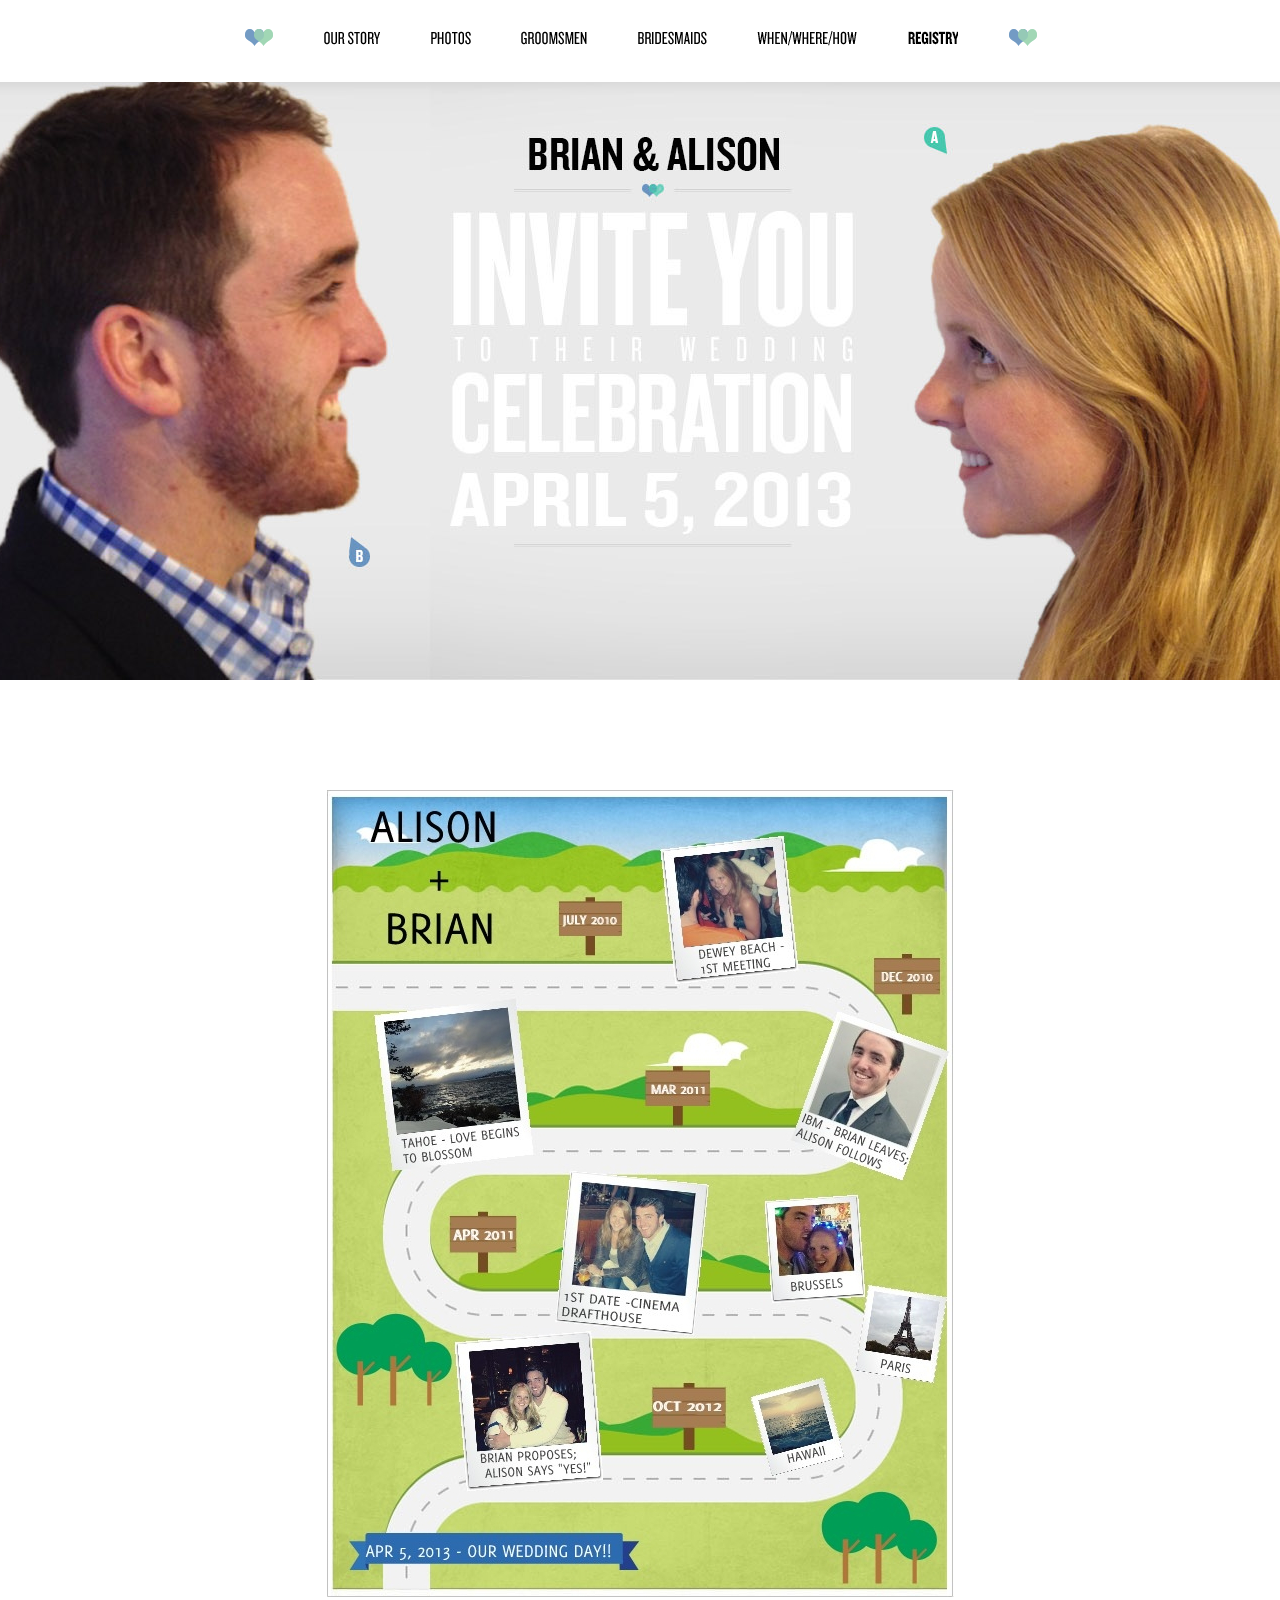
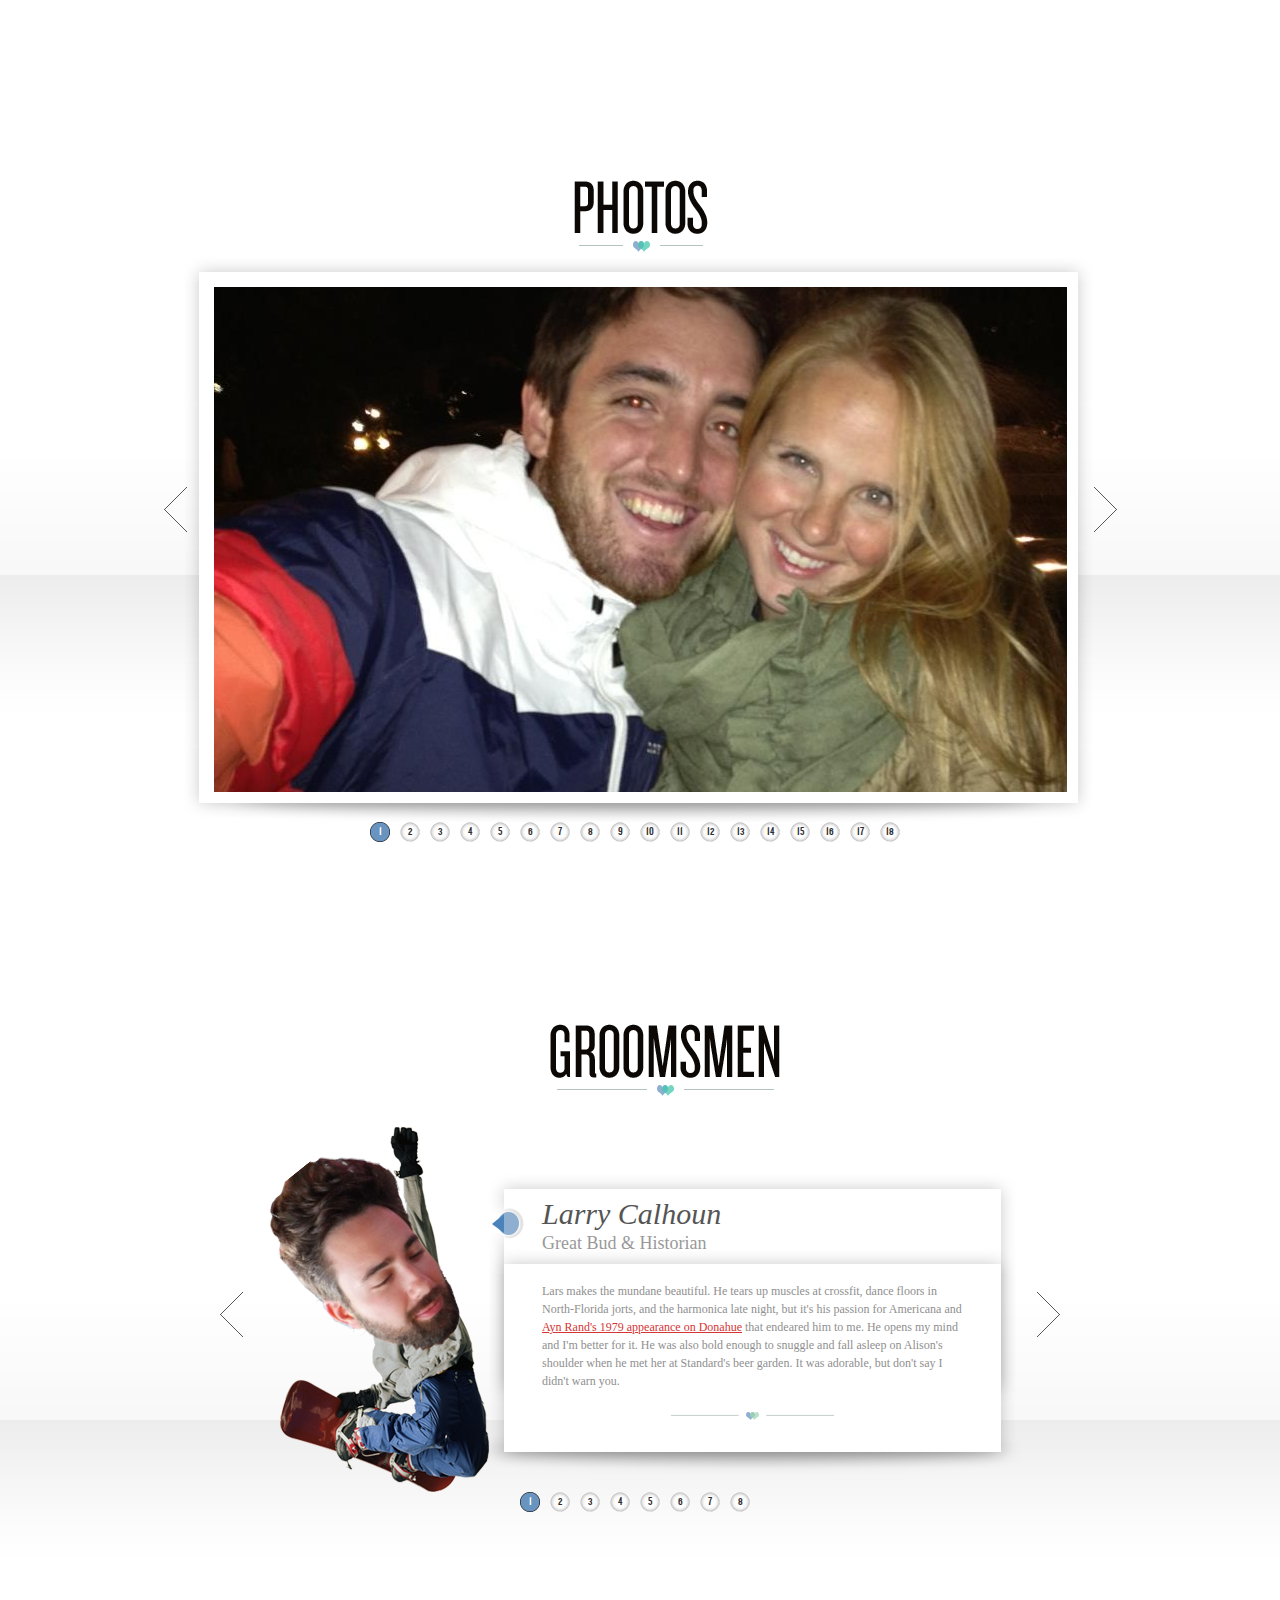
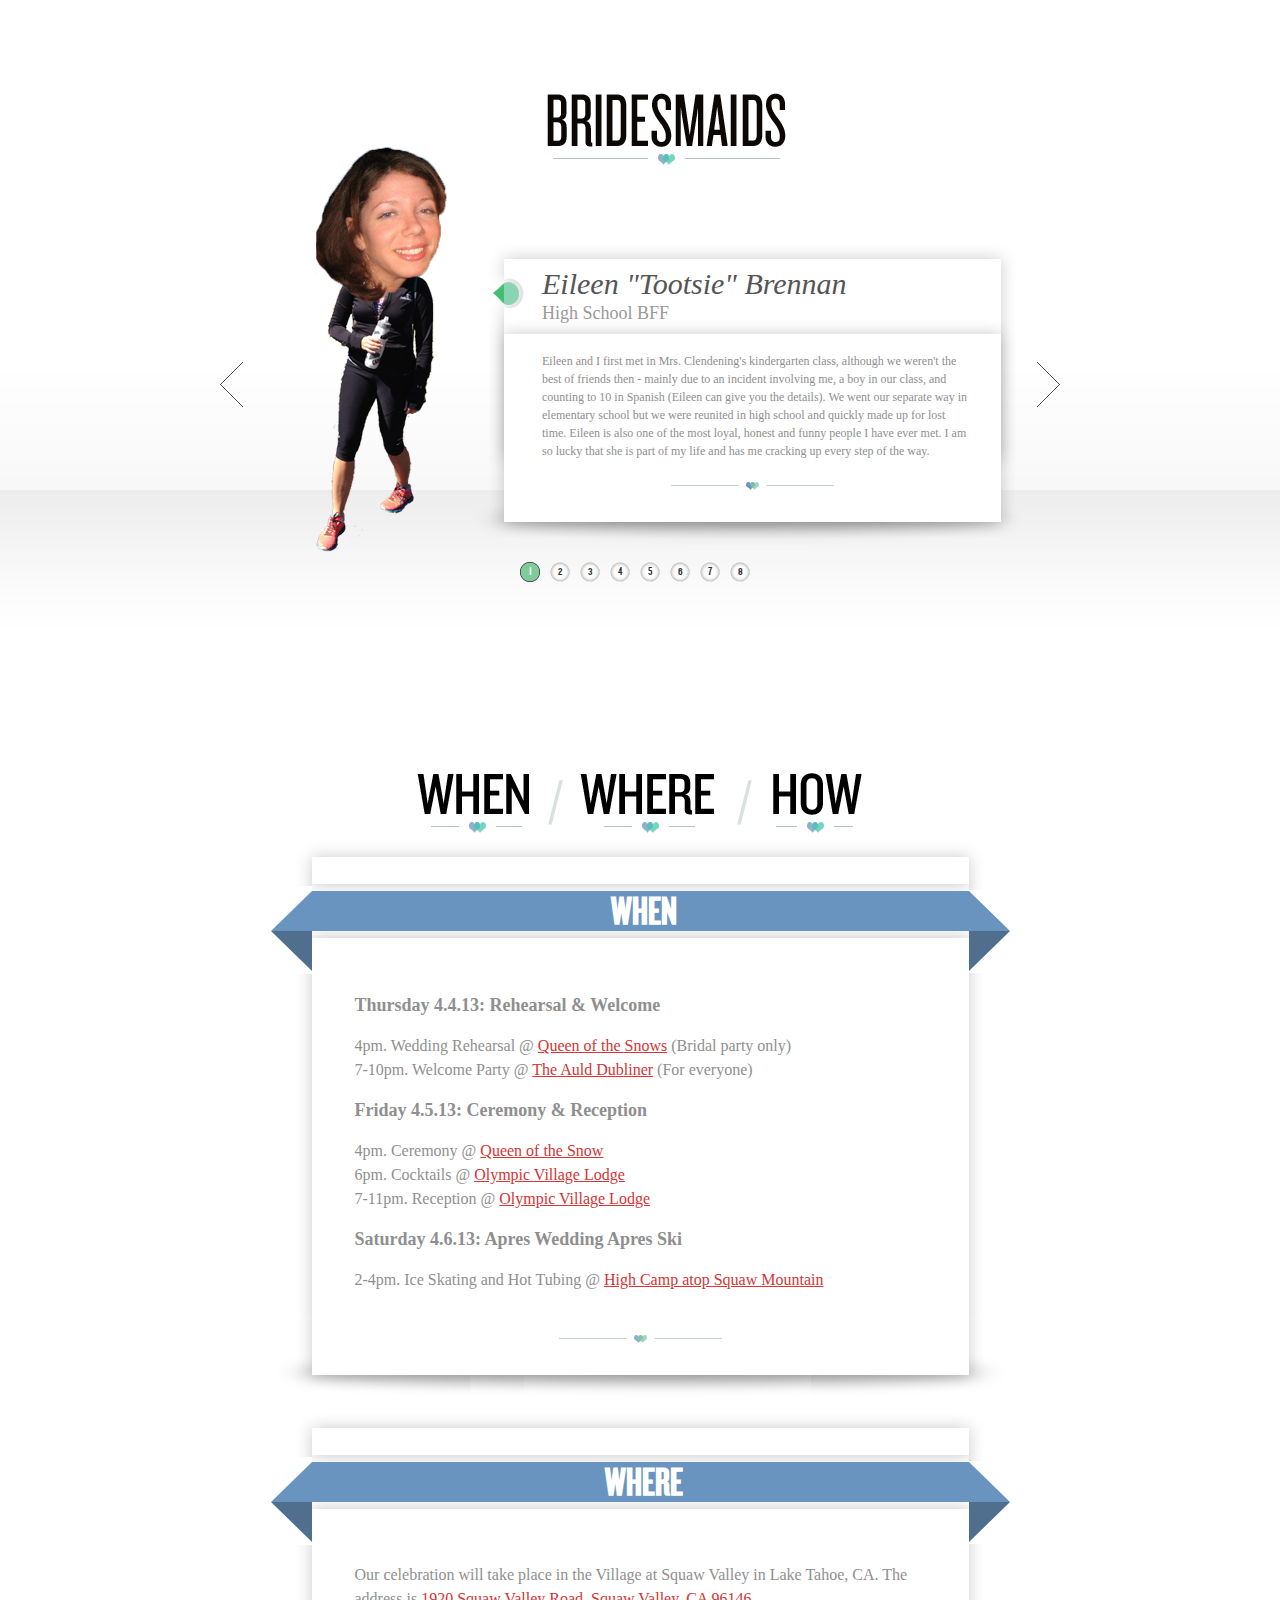
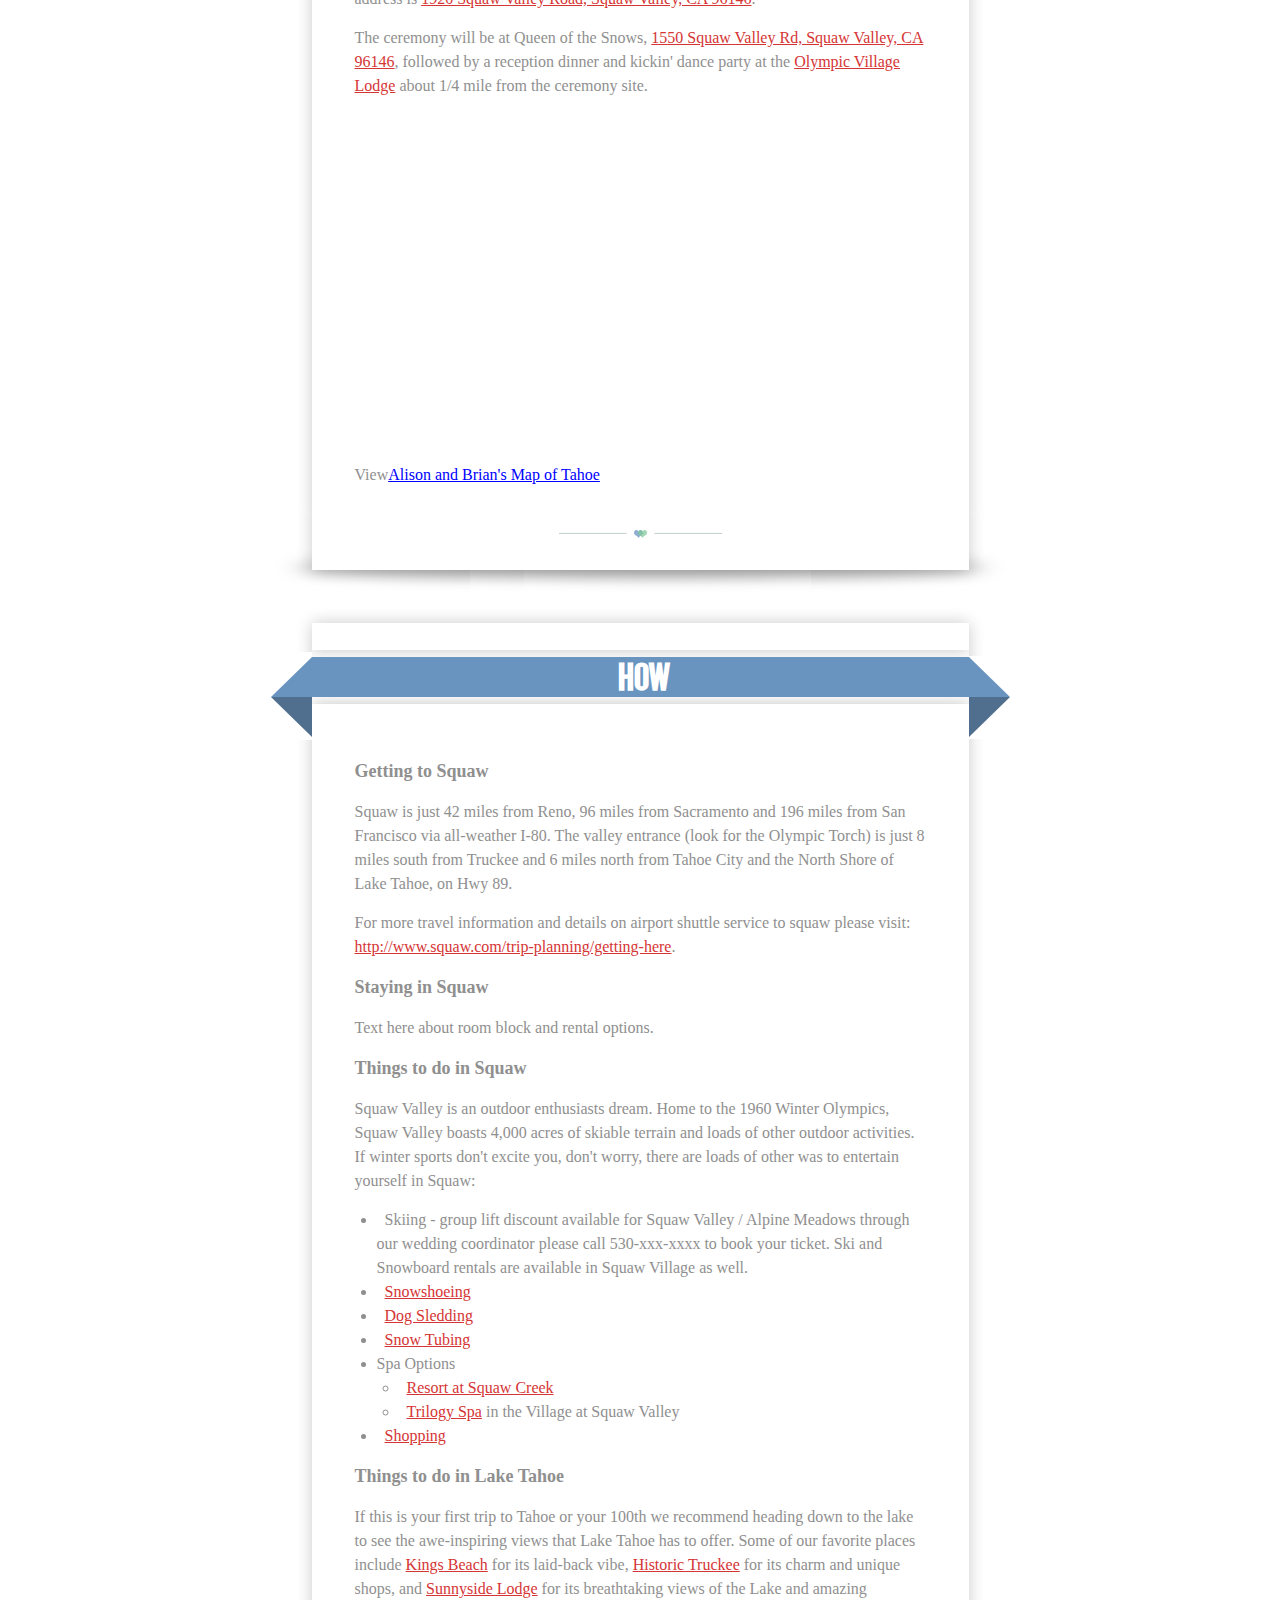
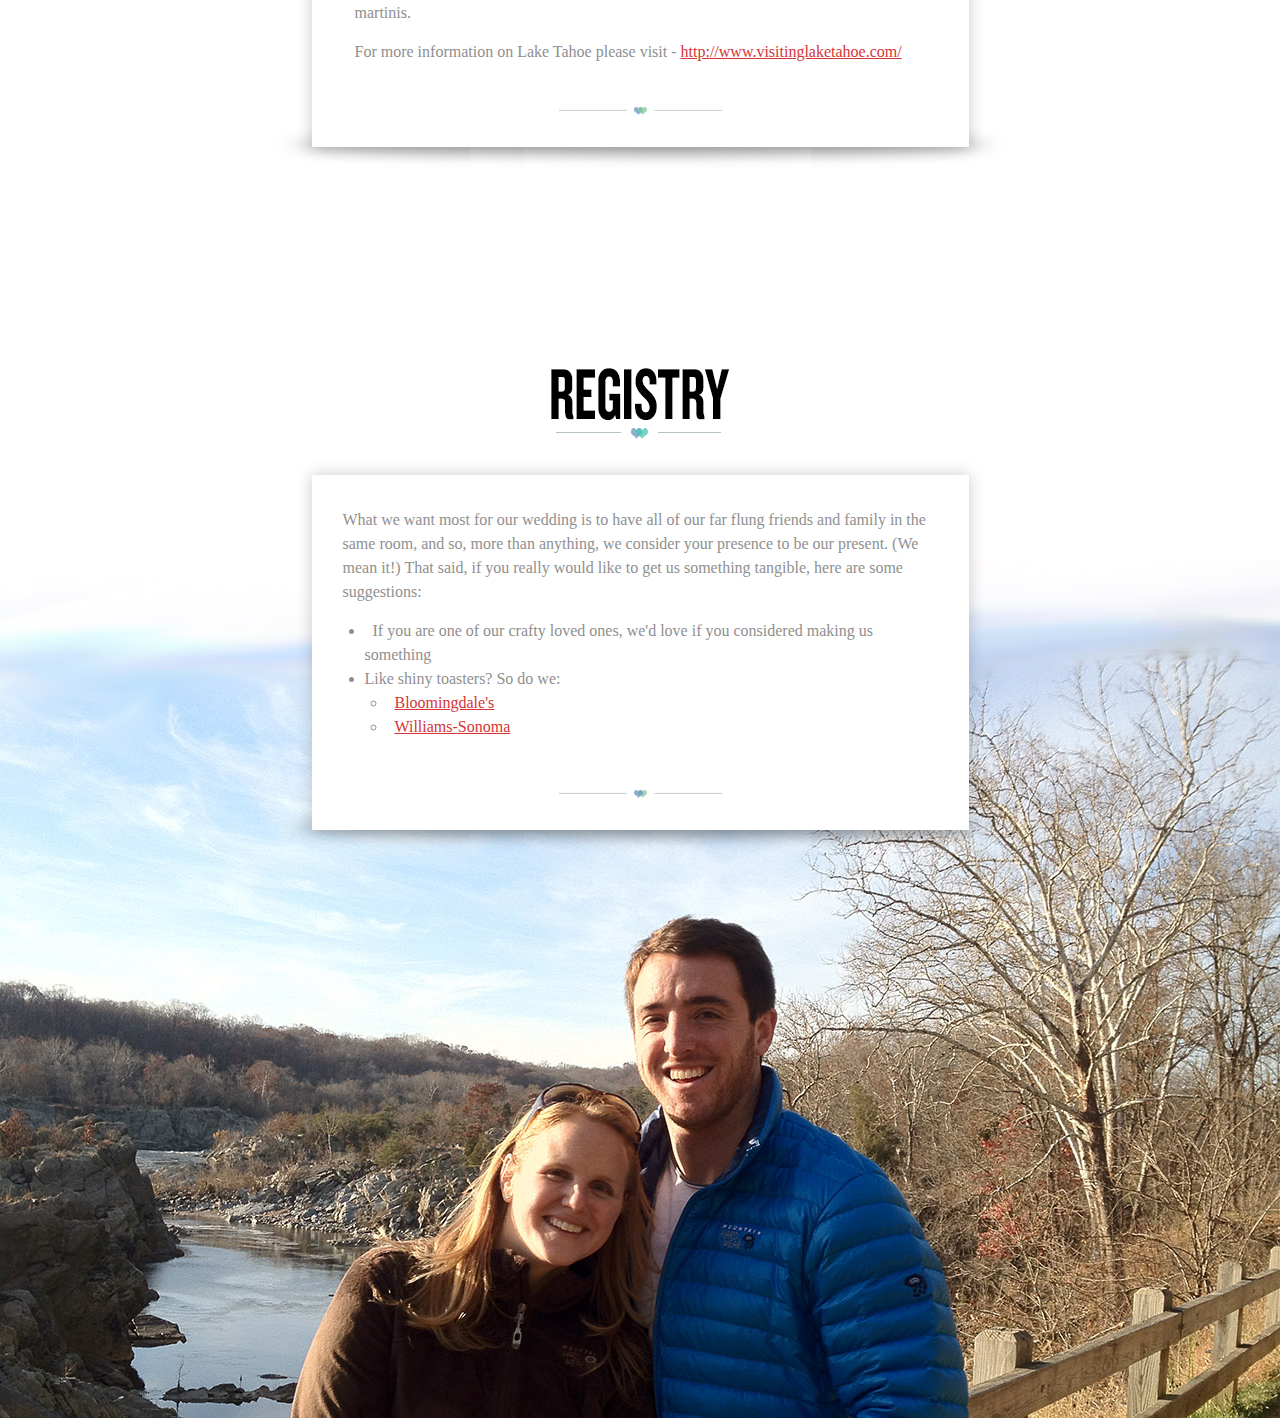
==== index.html @ 9d83b187 "Edited Ryan's paragraph" ====
<!DOCTYPE html PUBLIC "-//W3C//DTD XHTML 1.0 Transitional//EN" "http://www.w3.org/TR/xhtml1/DTD/xhtml1-transitional.dtd">
<html xmlns="http://www.w3.org/1999/xhtml" xml:lang="en-gb" lang="en-gb"><head><meta http-equiv="Content-Type" content="text/html; charset=ISO-8859-1">
  <meta http-equiv="x-ua-compatible" content="IE=8">
	<title>Alison and Brian are getting married!</title>

	<!-- Stylesheets-->
  <link type="text/css" rel="stylesheet" media="all" href="./css/reset.css">
  <link type="text/css" rel="stylesheet" media="all" href="./css/default.css">

  <!-- Pre-load header image-->
  <script language = "JavaScript">
    function preloader()
    {
      heavyImage = new Image();
      heavyImage.src = "img/banner-2.jpg";
    }
  </script>

</head>
<body onLoad="javascript:preloader()">
<div id="globa-wrap">
  <div id="header">
    <div class="wrap">
      <div id="rsvp">
        <div class="inside">
          <h2><img src="img/hdr-rsvp.png" alt="rsvp" /></h2>
          <form id="rsvp-form" action="rsvp-process.php" method="post">
            <div class="another-wrap">

              <div class="input-wrap">
                <label for="name">Your Name:</label>
                <input type="text" class="text" name="name" id="name" />
              </div>
          
              <div class="input-wrap">
                <label for="guest-names">Name of Guest(s): <span class="fineprint">optional</span></label>
                <input type="text" class="text" name="guest-names" id="guest-names" />
              </div>
          
              <div class="input-wrap">
                <label for="number-attending"># Attending:</label>
                <input type="text" class="text" name="number-attending" id="number-attending" />
              </div>
              <input type="submit" class="submit" name="submit" value="Submit" />
            </div>
            <p><span style="color:#000000;">For any question please Emal: </span> <a href="mailto:"></a>
          </form>
          <a href="#rsvp" class="rsvp-link">Close</a>
        </div>
      </div><!--END OF id="rsvp"-->
      <div id="menu">
        <ul class="nav">
          <li id="nav-logo" class="first"><a href="#section-1">Logo</a></li>
          <li id="nav-our-story"><a href="#section-2">Our Story</a></li>
          <li id="nav-photos"><a href="#section-3">Photos</a></li>
          <li id="nav-groomsmen"><a href="#section-4">Groomsmen</a></li>
          <li id="nav-bridesmaid"><a href="#section-5">Bridesmaid</a></li>
          <li id="nav-info"><a href="#section-6">When/Where/How</a></li>
          <li id="nav-registry"><a href="#section-7">Registry</a></li>
          <li id="nav-logo" class="last"><a href="#section-1">Logo</a></li>
        </ul>
      </div>
    </div>
  </div><!--END OF id="header"-->

  <div id="section-1" class="section">
    <div class="wrap"></div>
  </div>

  <div id="section-2" class="section">
    <div class="wrap">
      <img src="./img/section-2.jpg" alt="section 2" height="807" width="627">
    </div>
  </div>
  
  <!--PHOTOS-->
  <div id="section-3" class="section">
    <div class="wrap">
      <h2><img src="./img/hdr-photos.png" alt="Photos"></h2>
      <div class="slideshow jcarousel-container jcarousel-container-horizontal" style="position: relative; display: block; ">
        <div class="jcarousel-clip jcarousel-clip-horizontal" style="overflow: hidden; position: relative; "><ul class="jcarousel-list jcarousel-list-horizontal" style="overflow: hidden; position: relative; top: 0px; margin: 0px; padding: 0px; left: 0px; width: 20000px; ">
          <li class="jcarousel-item jcarousel-item-horizontal jcarousel-item-1 jcarousel-item-1-horizontal" style="float: left; list-style: none; " jcarouselindex="1"><img src="./img/1.jpg" alt="slideshow 1"></li>
          <li class="jcarousel-item jcarousel-item-horizontal jcarousel-item-2 jcarousel-item-2-horizontal" style="float: left; list-style: none; " jcarouselindex="2"><img src="./img/2.jpg" alt="slideshow 2"></li>
          <li class="jcarousel-item jcarousel-item-horizontal jcarousel-item-3 jcarousel-item-3-horizontal" style="float: left; list-style: none; " jcarouselindex="3"><img src="./img/3.jpg" alt="slideshow 3"></li>
          <li class="jcarousel-item jcarousel-item-horizontal jcarousel-item-4 jcarousel-item-4-horizontal" style="float: left; list-style: none; " jcarouselindex="4"><img src="./img/4.jpg" alt="slideshow 4"></li>
          <li class="jcarousel-item jcarousel-item-horizontal jcarousel-item-5 jcarousel-item-5-horizontal" style="float: left; list-style: none; " jcarouselindex="5"><img src="./img/5.jpg" alt="slideshow 5"></li>
          <li class="jcarousel-item jcarousel-item-horizontal jcarousel-item-6 jcarousel-item-6-horizontal" style="float: left; list-style: none; " jcarouselindex="6"><img src="./img/6.jpg" alt="slideshow 6"></li>
          <li class="jcarousel-item jcarousel-item-horizontal jcarousel-item-7 jcarousel-item-7-horizontal" style="float: left; list-style: none; " jcarouselindex="7"><img src="./img/7.jpg" alt="slideshow 7"></li>
          <li class="jcarousel-item jcarousel-item-horizontal jcarousel-item-8 jcarousel-item-8-horizontal" style="float: left; list-style: none; " jcarouselindex="8"><img src="./img/8.jpg" alt="slideshow 8"></li>
          <li class="jcarousel-item jcarousel-item-horizontal jcarousel-item-9 jcarousel-item-9-horizontal" style="float: left; list-style: none; " jcarouselindex="9"><img src="./img/9.jpg" alt="slideshow 9"></li>
          <li class="jcarousel-item jcarousel-item-horizontal jcarousel-item-10 jcarousel-item-10-horizontal" style="float: left; list-style: none; " jcarouselindex="10"><img src="./img/10.jpg" alt="slideshow 10"></li>
          <li class="jcarousel-item jcarousel-item-horizontal jcarousel-item-11 jcarousel-item-11-horizontal" style="float: left; list-style: none; " jcarouselindex="11"><img src="./img/11.jpg" alt="slideshow 11"></li>
          <li class="jcarousel-item jcarousel-item-horizontal jcarousel-item-12 jcarousel-item-12-horizontal" style="float: left; list-style: none; " jcarouselindex="12"><img src="./img/12.jpg" alt="slideshow 12"></li>
          <li class="jcarousel-item jcarousel-item-horizontal jcarousel-item-13 jcarousel-item-13-horizontal" style="float: left; list-style: none; " jcarouselindex="13"><img src="./img/13.jpg" alt="slideshow 13"></li>
          <li class="jcarousel-item jcarousel-item-horizontal jcarousel-item-14 jcarousel-item-14-horizontal" style="float: left; list-style: none; " jcarouselindex="14"><img src="./img/14.jpg" alt="slideshow 14"></li>
          <li class="jcarousel-item jcarousel-item-horizontal jcarousel-item-15 jcarousel-item-15-horizontal" style="float: left; list-style: none; " jcarouselindex="15"><img src="./img/15.jpg" alt="slideshow 15"></li>
          <li class="jcarousel-item jcarousel-item-horizontal jcarousel-item-16 jcarousel-item-16-horizontal" style="float: left; list-style: none; " jcarouselindex="16"><img src="./img/16.jpg" alt="slideshow 16"></li>
          <li class="jcarousel-item jcarousel-item-horizontal jcarousel-item-17 jcarousel-item-17-horizontal" style="float: left; list-style: none; " jcarouselindex="17"><img src="./img/17.jpg" alt="slideshow 17"></li>
          <li class="jcarousel-item jcarousel-item-horizontal jcarousel-item-18 jcarousel-item-18-horizontal" style="float: left; list-style: none; " jcarouselindex="18"><img src="./img/18.jpg" alt="slideshow 18"></li>
        </ul></div>
        <div class="jcarousel-prev jcarousel-prev-horizontal jcarousel-prev-disabled jcarousel-prev-disabled-horizontal" style="display: block; " disabled="true"></div>
        <div class="jcarousel-next jcarousel-next-horizontal" style="display: block; " disabled="false"></div>
      </div><!--END OF class="slideshow"-->
      <ul class="slideshow-control" style="width: 510px; ">
        <li class="active">1</li>
        <li>2</li>
        <li>3</li>
        <li>4</li>
        <li>5</li>
        <li>6</li>
        <li>7</li>
        <li>8</li>
        <li>9</li>
        <li>10</li>
        <li>11</li>
        <li>12</li>
        <li>13</li>
        <li>14</li>
        <li>15</li>
        <li>16</li>
        <li>17</li>
        <li>18</li>
      </ul>
    </div>
  </div><!--PHOTOS-->
  
  <!--GROOMSMEN-->
  <div id="section-4" class="section">
    <div class="wrap">
      <h2><img src="./img/hdr-groomsmen.png" alt="Groomsmen"></h2>
      
      <div class="slideshow jcarousel-container jcarousel-container-horizontal" style="position: relative; display: block; ">
        <div class="jcarousel-clip jcarousel-clip-horizontal" style="overflow: hidden; position: relative; "><ul class="jcarousel-list jcarousel-list-horizontal" style="overflow: hidden; position: relative; top: 0px; margin: 0px; padding: 0px; left: 0px; width: 4720px; ">
          <li class="item-1 jcarousel-item jcarousel-item-horizontal jcarousel-item-1 jcarousel-item-1-horizontal" style="float: left; list-style: none; " jcarouselindex="1">
            <img class="photo" src="./img/01-larry-calhoun.png" alt="Larry Calhoun">
            <div class="person">
              <div class="name">Larry Calhoun</div>
              <div class="title">Great Bud &amp; Historian</div>
              <div class="bio">Lars makes the mundane beautiful. He tears up muscles at crossfit, dance floors in North-Florida jorts, and the harmonica late night, but it's his passion for Americana and <a href="http://www.youtube.com/watch?v=FzGFytGBDN8">Ayn Rand's 1979 appearance on Donahue</a> that endeared him to me. He opens my mind and I'm better for it. He was also bold enough to snuggle and fall asleep on Alison's shoulder when he met her at Standard's beer garden. It was adorable, but don't say I didn't warn you.</div>
            </div>
          </li>
          <li class="item-2 jcarousel-item jcarousel-item-horizontal jcarousel-item-2 jcarousel-item-2-horizontal" style="float: left; list-style: none; " jcarouselindex="2">
            <img class="photo" src="./img/02-robert-martinson.png" alt="Robert Martinson">
            <div class="person">
              <div class="name">Robert Martinson</div>
              <div class="title">Best Man &amp; Inspiration</div>
              <div class="bio">Robert knows me and always gives the right advice, whether or not I choose to listen. We met freshman year, lived together during and after college, and always pick up where we left off. Robert was there at the Rusty Rudder when I met Ali and I know he's always seen the same things in her that I have. He swapped the burbs for Kona, as much as we miss him, the boxy Hawaiian shirts are a perfect fit for him.</div>
            </div>
          </li>
          <li class="item-3 jcarousel-item jcarousel-item-horizontal jcarousel-item-3 jcarousel-item-3-horizontal" style="float: left; list-style: none; " jcarouselindex="3">
            <img class="photo" src="./img/03-hunter-mcewan.png" alt="Hunter McEwan">
            <div class="person">
              <div class="name">Hunter McEwan</div>
              <div class="title">Bestie &amp; Comedian</div>
              <div class="bio">Hunter will be the guy at the wedding introducing himself as "Garbo's bestie," whether or not you know what or who Garbo is. Hunter is presumputuous, outlandish, deadpan, and brilliant. This perfect storm causes me to laugh to tears each and every time I see him and repeat the story until I see him next.</div>
            </div>
          </li>
          <li class="item-4 jcarousel-item jcarousel-item-horizontal jcarousel-item-4 jcarousel-item-4-horizontal" style="float: left; list-style: none; " jcarouselindex="4">
            <img class="photo" src="./img/04-aaron-mosby.png" alt="Aaron Mosby">
            <div class="person">
              <div class="name">Aaron Mosby</div>
              <div class="title">Roommate &amp; Steadfast Friend</div>
              <div class="bio">I met Aaron when I was feeling out adulthood, quickly growing accustomed to a lack of responsibility and a paycheck. We shared huge laughs--you'll know it when you hear it--as we ran amok around DC for years. Two years ago we decided it was time to settle down and now live and work together. We came from different pasts, but ended up in the same place and Aaron, like a brother, has become a regluar fixture in the Garback household.</div>
            </div>
          </li>
          <li class="item-5 jcarousel-item jcarousel-item-horizontal jcarousel-item-5 jcarousel-item-5-horizontal" style="float: left; list-style: none; " jcarouselindex="5">
            <img class="photo" src="./img/05-alex-page.png" alt="Alex Page">
            <div class="person">
              <div class="name">Alex Page</div>
              <div class="title">College Bud, Esquire</div>
              <div class="bio">Alex is the good-looking, athletic, funny, lawyer with great friends and family who never caught a break. We'd all root for him if only he weren't so damn funny when his life is upside down. Thanks to his Catholic guilt, we spent 10 days building shanty towns in Pisco, Peru and 6 months trying to shake the stomach bug. Despite the punishment, I'd do it again in a second.</div>
            </div>
          </li>
          <li class="item-6 jcarousel-item jcarousel-item-horizontal jcarousel-item-6 jcarousel-item-6-horizontal" style="float: left; list-style: none; " jcarouselindex="6">
            <img class="photo" src="./img/06-ryan-pine.png" alt="Ryan Pine">
            <div class="person">
              <div class="name">Ryan Pine</div>
              <div class="title">Ali's Best Person &amp; My Brother (-in-law)</div>
              <div class="bio">Ryan's great for conversation over a Kalik on Harbour Island or a glass of red at a Philly BYOB. He's an easy guy to talk to and an easier guy to talk about. The first time I met Ed and Linda, they happily chronicled the life of Ryan from NJ State hero (seriously) to ... high school and college years ... to how I know him, a wonderful father and husband, who's a pain in the ass to his sister now and then. But who isn't? He'll be in a suit, but Ali claimed him as her best person.</div>
            </div>
          </li>
          <li class="item-7 jcarousel-item jcarousel-item-horizontal jcarousel-item-7 jcarousel-item-7-horizontal" style="float: left; list-style: none; " jcarouselindex="7">
            <img class="photo" src="./img/07-byron-pittam.png" alt="Byron Pittam">
            <div class="person">
              <div class="name">Byron Pittam</div>
              <div class="title">Man's Best Friend</div>
              <div class="bio">Byron's one of the few people who needs as much attention as I do. He's constantly on the move and I do my best to keep up even if it means running 2 miles in wingtips at 2 am, dropping 100 pushups for no reason, or holding his compound-fractured calf in place. He'll be the one skiing the glades with a backpack full of bourbon, hooking up the late night party with Cali ski bums, and up at sunrise to do it again. He invited us on our first trip to Tahoe and is the reason we're all going back.</div>
            </div>
          </li>
          <li class="item-8 jcarousel-item jcarousel-item-horizontal jcarousel-item-8 jcarousel-item-8-horizontal" style="float: left; list-style: none; " jcarouselindex="8">
            <img class="photo" src="./img/08-jon-yost.png" alt="Jon Yost">
            <div class="person">
              <div class="name">Jon Yost</div>
              <div class="title">Stud &amp; Diehard Friend</div>
              <div class="bio">Jon's a happy man, with a beautiful wife and a burgeoning acting career. Apparently the rash of Lincoln films has put his ponytail and artistic facial hair in high demand. He's also the reason "Garbo" exists, breathing life into a nickname that barely survived high school and pumping it as my freshman year roommate. And that's Jon: steady enough to keep a good thing going and creative enough to act opposite Daniel Day Louis.</div>
            </div>
          </li>
        </ul></div><div class="jcarousel-prev jcarousel-prev-horizontal jcarousel-prev-disabled jcarousel-prev-disabled-horizontal" style="display: block; " disabled="true"></div><div class="jcarousel-next jcarousel-next-horizontal" style="display: block; " disabled="false"></div>
      </div><!--END OF class="slideshow"-->
      <ul class="slideshow-control" style="width: 180px; ">
        <li class="active">1</li>
        <li>2</li>
        <li>3</li>
        <li>4</li>
        <li>5</li>
        <li>6</li>
        <li>7</li>
        <li>8</li>
      </ul>
      
      
      <!--img src="img/section-4.jpg" alt="section 4" /-->
    </div>
  </div>
  
  <!--BRIDESMAIDS-->
  <div id="section-5" class="section">
    <div class="wrap">
      <h2><img src="./img/hdr-bridesmaids.png" alt="Bridesmaids"></h2>
      
      <div class="slideshow jcarousel-container jcarousel-container-horizontal" style="position: relative; display: block; ">
        <div class="jcarousel-clip jcarousel-clip-horizontal" style="overflow: hidden; position: relative; "><ul class="jcarousel-list jcarousel-list-horizontal" style="overflow: hidden; position: relative; top: 0px; margin: 0px; padding: 0px; left: 0px; width: 4720px; ">
          <li class="item-1 jcarousel-item jcarousel-item-horizontal jcarousel-item-1 jcarousel-item-1-horizontal" style="float: left; list-style: none; " jcarouselindex="1">
            <img class="photo" src="./img/01-eileen-brennan.png" alt="Eileen Brennan (aka Tootsie)">
            <div class="person">
              <div class="name">Eileen "Tootsie" Brennan</div>
              <div class="title">High School BFF</div>
              <div class="bio">Eileen and I first met in Mrs. Clendening's kindergarten class, although we weren't the best of friends then - mainly due to an incident involving me, a boy in our class, and counting to 10 in Spanish (Eileen can give you the details). We went our separate way in elementary school but we were reunited in high school and quickly made up for lost time. Eileen is also one of the most loyal, honest and funny people I have ever met. I am so lucky that she is part of my life and has me cracking up every step of the way.</div>
            </div>
          </li>
          <li class="item-2 jcarousel-item jcarousel-item-horizontal jcarousel-item-2 jcarousel-item-2-horizontal" style="float: left; list-style: none; " jcarouselindex="2">
            <img class="photo" src="./img/02-erika-diaz.png" alt="Erika Diaz (aka Erkle)">
            <div class="person">
              <div class="name">Erika "Erkle" Diaz</div>
              <div class="title">Sister (-in-law)</div>
              <div class="bio">My dear dear Erkle, came in to my life via a mutual friend and I realized I needed her to stay forever, which is why I set her up with my brother, Ryan. Now that they are married with a beautiful little girl, Parker, she is locked in with the Pine family and I couldn't be happier about that. Erika is kind, caring and tough enough to put up with my brother, which says a lot (just kidding, Ry). On top of that, she is a phenomenal mother and friend. I am so happy to have her as my sister and bridesmaid.</div>
            </div>
          </li>
          <li class="item-3 jcarousel-item jcarousel-item-horizontal jcarousel-item-3 jcarousel-item-3-horizontal" style="float: left; list-style: none; " jcarouselindex="3">
            <img class="photo" src="./img/03-stephanie-garback.png" alt="Stephanie Garback (aka Steph)">
            <div class="person">
              <div class="name">Stephanie "Steph" Garback</div>
              <div class="title">Soon to be Sister (-in-Law)</div>
              <div class="bio">Steph and I instantly clicked, mainly because we both share a love of bike riding, preppy clothing, and making fun of Brian. Stephanie is brilliant in so many ways. She has taught me so much in the 2 years I have known her, starting with the best ways to go about cooking for 100+ people - sacrifice precision for volume - and that color isn't something to fear - hence my red jeans. Steph is a kind, patient and wonderful sister to Brian. I can't wait until I get to call her family!</div>
            </div>
          </li>
          <li class="item-4 jcarousel-item jcarousel-item-horizontal jcarousel-item-4 jcarousel-item-4-horizontal" style="float: left; list-style: none; " jcarouselindex="4">
            <img class="photo" src="./img/04-katie-gormley.png" alt="Katie Gormley (aka Mootzie)">
            <div class="person">
              <div class="name">Katie "Mootzie" Gormley</div>
              <div class="title">Best Friend Forever</div>
              <div class="bio">Mootzie and I met freshman year at Lehigh and have been the best of friends ever since. We have shared everything from houses to clothes to endless good times. Katie is funny, beautiful, and my most favorite wine-drinking buddy. She has such a good heart and also some killer dance move. When Katie moved to DC, about a year after we graduated, I was so happy to have my best friend in the same city as me. And as the years have passed I am more and more thankful to have her so close. She is family and I am so lucky to have her in my life!</div>
            </div>
          </li>
          <li class="item-5 jcarousel-item jcarousel-item-horizontal jcarousel-item-5 jcarousel-item-5-horizontal" style="float: left; list-style: none; " jcarouselindex="5">
            <img class="photo" src="./img/05-lisa-palumbo.png" alt="Lisa Palumbo (aka Lee Lee)">
            <div class="person">
              <div class="name">Lisa "Lee Lee" Palumbo</div>
              <div class="title">Cousin and lifelong BFF</div>
              <div class="bio">Lisa (Lee Lee), has been by my side since I was roughly 4 months old (btw - she is 4 months younger than me). We have literally gone through every stage of life together. Some of my fondest memories are all the countless hours we spent making up (awesome) dance routines and forcing our family to watch our "performances?" at every family gathering. Lisa is now a high-powered manager at Comcast HQ in Philadelphia. Despite having a very serious job title she is still the most fun, loving, energetic person I know. I am so lucky to be her cousin!</div>
            </div>
          </li>
          <li class="item-6 jcarousel-item jcarousel-item-horizontal jcarousel-item-6 jcarousel-item-6-horizontal" style="float: left; list-style: none; " jcarouselindex="6">
            <img class="photo" src="./img/06-christina-purnell.png" alt="Christina Purnell (aka CV)">
            <div class="person">
              <div class="name">Christina "CV" Purnell</div>
              <div class="title">Across-the-Pond BFF</div>
              <div class="bio">CV and I met through Mootzie and became instant friends. She is kind, loving, loyal, fun-as-all-heck and just a good soul. When Christina decided 3 years ago to move to London, I was sad. Literally, I cried in a nail salon. But my sadness quickly turned in to great happiness when (1) I realized I had a sweet place to visit, (2) I watched Christina fall in love and get married. She is also a new mom and still manages to find time for everyone else. I am incredibly thankful that we have stayed so close despite the ocean between us. She is just the best!</div>
            </div>
          </li>
          <li class="item-7 jcarousel-item jcarousel-item-horizontal jcarousel-item-7 jcarousel-item-7-horizontal" style="float: left; list-style: none; " jcarouselindex="7">
            <img class="photo" src="./img/07-kristen-stellaccio.png" alt="Kristen Stellaccio (Winston)">
            <div class="person">
              <div class="name">Kristen "Winston" Stellaccio</div>
              <div class="title">High School BFF</div>
              <div class="bio">Kristen is by far the funniest person I know. She can tell you endless stories about ridiculous situations we have found ourselves in over the years. She will also probably tell you that she is reason me and Brian are walking down the aisle (note: Kristen has a way of slightly altering facts to suit her story). You only need to be around her for 2 mins to realize she is someone you need to have in your life, which is why she has been my best friend for the past 17+ years. Kristen took a fancy new job with in Seattle a few years ago, but time and space never seem to get in the way of our friendship. I am so lucky to have her in my life!</div>
            </div>
          </li>
          <li class="item-8 jcarousel-item jcarousel-item-horizontal jcarousel-item-8 jcarousel-item-8-horizontal" style="float: left; list-style: none; " jcarouselindex="8">
            <img class="photo" src="./img/08-kristin-westfall.png" alt="Kristin Westfall (aka Nugget)">
            <div class="person">
              <div class="name">Kristin "Nugget" Westfall</div>
              <div class="title">Travel Companion, Alter-ego and all around BFF</div>
              <div class="bio">Kristin Owen Westfall, is one half of the (semi) famous duo "Tater and Nugget" (Kristin is Nugget and I am Tater). We met at IBM and had the great fortune to work on multiple projects together. We were pretty much inseparable for about 2 straight years (literally we had adjoining rooms hotel rooms). Even when our project put us on different continents we still managed to stay the closest of friends. Kristin is probably one of the nicest human beings on the planet. Aside from being nice, Kristin is super smart, fun and just a wonderful friend. She is also a serial marathoner, watersport enthusiast and if you end up in a push-up contest with her, my money is on Kristin every time!</div>
            </div>
          </li>
        </ul></div><div class="jcarousel-prev jcarousel-prev-horizontal jcarousel-prev-disabled jcarousel-prev-disabled-horizontal" style="display: block; " disabled="true"></div><div class="jcarousel-next jcarousel-next-horizontal" style="display: block; " disabled="false"></div>
      </div><!--END OF class="slideshow"-->
      <ul class="slideshow-control" style="width: 180px; ">
        <li class="active">1</li>
        <li>2</li>
        <li>3</li>
        <li>4</li>
        <li>5</li>
        <li>6</li>
        <li>7</li>
        <li>8</li>
      </ul>      
    </div>
  </div>
  
  <!--INFO-->
  <div id="section-6" class="section">
    <div class="wrap">
      <h2><img src="./img/hdr-info.png" alt="Info"></h2>

      <div id="when" class="box1-top">
        <div class="box1-bottom">
          <div class="box1-middle">
            <h3>When</h3>
            <h4>Thursday 4.4.13: Rehearsal & Welcome</h4>
            <p>
              4pm. Wedding Rehearsal @ <a href="https://maps.google.com/maps?q=queen+of+the+snows+tahoe&hl=en&ll=39.199631,-120.230825&spn=0.027504,0.034676&sll=39.19697,-120.234087&sspn=0.027505,0.034676&t=w&hq=queen+of+the+snows+tahoe&z=15&iwloc=A">Queen of the Snows</a> (Bridal party only)<br>
              7-10pm. Welcome Party @ <a href="https://maps.google.com/maps?hl=en&q=the+auld+dubliner+tahoe&ie=UTF-8&ei=8b2vUKimNsTG0AH66IDABA&ved=0CAUQ_AUoAA">The Auld Dubliner</a> (For everyone)
            </p>
            <h4>Friday 4.5.13: Ceremony & Reception</h4>
            <p>
              4pm. Ceremony @ <a href="https://maps.google.com/maps?ie=UTF-8&q=queen+of+the+snows+tahoe&fb=1&gl=us&hq=queen+of+the+snows+tahoe&ei=EmasULLkIMfo0gHPmoGQBw&ved=0CJQBELYD">Queen of the Snow</a><br>
              6pm. Cocktails @ <a href="http://www.squawvalleyinstitute.org/pages/Our_Venues_OVL">Olympic Village Lodge</a><br>
              7-11pm. Reception @ <a href="http://www.squawvalleyinstitute.org/pages/Our_Venues_OVL">Olympic Village Lodge</a>
            </p>
            <h4>Saturday 4.6.13: Apres Wedding Apres Ski</h4>
            <p>
              2-4pm. Ice Skating and Hot Tubing @ <a href="https://maps.google.com/maps?q=squaw+valley+high+camp&hl=en&ll=39.202546,-120.260897&spn=0.11001,0.138702&sll=39.197492,-120.234727&sspn=0.006876,0.008669&t=w&gl=us&hq=squaw+valley+high+camp&radius=15000&z=13&iwloc=A">High Camp atop Squaw Mountain</a>
            </p>
          </div>
        </div>
      </div><!--END OF box-->

      <div id="where" class="box1-top">
        <div class="box1-bottom">
          <div class="box1-middle">
            <h3>Where</h3>
            <p>Our celebration will take place in the Village at Squaw Valley in Lake Tahoe, CA. The address is <a href="https://maps.google.com/maps/place?ftid=0x809bd9eb8ed78e61:0x84b9b4fc9269314f&q=Squaw+Valley,+CA&hl=en&gl=us&ie=UTF8&ll=39.210044,-120.253429&spn=0.000033,0.000043&t=h&z=15&vpsrc=0">1920 Squaw Valley Road, Squaw Valley, CA 96146</a>.</p>
            <p>The ceremony will be at Queen of the Snows, <a href="https://maps.google.com/maps?ie=UTF-8&q=queen+of+the+snows+tahoe&fb=1&gl=us&hq=queen+of+the+snows+tahoe&ei=EmasULLkIMfo0gHPmoGQBw&ved=0CJQBELYD">1550 Squaw Valley Rd, Squaw Valley, CA 96146</a>, followed by a reception dinner and kickin' dance party at the <a href="http://www.squawvalleyinstitute.org/pages/Our_Venues_OVL">Olympic Village Lodge</a> about 1/4 mile from the ceremony site.</p>
            <p>
              <iframe width="580" height="350" frameborder="0" scrolling="no" marginheight="0" marginwidth="0" src="https://maps.google.com/maps/ms?msa=0&amp;msid=200750365248654922189.0004cefb4c1459077e7cf&amp;ie=UTF8&amp;t=h&amp;ll=39.190755,-120.066833&amp;spn=0.372527,0.823975&amp;z=10&amp;output=embed"></iframe><br />View<a href="https://maps.google.com/maps/ms?msa=0&amp;msid=200750365248654922189.0004cefb4c1459077e7cf&amp;ie=UTF8&amp;t=h&amp;ll=39.190755,-120.066833&amp;spn=0.372527,0.823975&amp;z=10&amp;source=embed" style="color:#0000FF;text-align:left">Alison and Brian's Map of Tahoe</a>
            </p>
          </div>
        </div>
      </div><!--END OF box-->

      <div id="how" class="box1-top">
        <div class="box1-bottom">
          <div class="box1-middle">
            <h3>How</h3>
            <h4>Getting to Squaw</h4>
            <p>Squaw is just 42 miles from Reno, 96 miles from Sacramento and 196 miles from San Francisco via all-weather I-80. The valley entrance (look for the Olympic Torch) is just 8 miles south from Truckee and 6 miles north from Tahoe City and the North Shore of Lake Tahoe, on Hwy 89.</p>
            <p>For more travel information and details on airport shuttle service to squaw please visit: <a href="http://www.squaw.com/trip-planning/getting-here">http://www.squaw.com/trip-planning/getting-here</a>.</p>
            <h4>Staying in Squaw</h4>
            <p>Text here about room block and rental options.</p>
            <h4>Things to do in Squaw</h4>
            <p>Squaw Valley is an outdoor enthusiasts dream. Home to the 1960 Winter Olympics, Squaw Valley boasts 4,000 acres of skiable terrain and loads of other outdoor activities. If winter sports don't excite you, don't worry, there are loads of other was to entertain yourself in Squaw:</p>
            <ul>
              <li>Skiing - group lift discount available for Squaw Valley / Alpine Meadows through our wedding coordinator please call 530-xxx-xxxx to book your ticket. Ski and Snowboard rentals are available in Squaw Village as well.
              <li><a href="http://www.squaw.com/things-to-do/other-winter-activities/snowshoeing">Snowshoeing</a>
              <li><a href="http://www.squaw.com/things-to-do/other-winter-activities/dog-sledding">Dog Sledding</a>
              <li><a href="http://www.squaw.com/things-to-do/base-area/snow-tubing#content_title">Snow Tubing</a>
              <li>Spa Options
                <ul>
                  <li><a href="http://www.squawcreek.com/lake-tahoe-california-spas.php">Resort at Squaw Creek</a>
                  <li><a href="http://www.trilogyspa.com/squawvalley-massage.html">Trilogy Spa</a> in the Village at Squaw Valley
                </ul>
              <li><a href="http://www.squaw.com/the-village/shopping">Shopping</a>
            </ul>
            <p></p>
            <h4>Things to do in Lake Tahoe</h4>
            <p>If this is your first trip to Tahoe or your 100th we recommend heading down to the lake to see the awe-inspiring views that Lake Tahoe has to offer. Some of our favorite places include <a href="http://www.gotahoenorth.com/resorts-and-towns/kings-beach">Kings Beach</a> for its laid-back vibe, <a href="http://www.historictruckee.com/">Historic Truckee</a> for its charm and unique shops, and <a href="http://www.sunnysideresort.com/">Sunnyside Lodge</a> for its breathtaking views of the Lake and amazing martinis.</p>
            <p>For more information on Lake Tahoe please visit - <a href="http://www.visitinglaketahoe.com/">http://www.visitinglaketahoe.com/</a></p>
          </div>
        </div>
      </div><!--END OF box-->

    </div>
  </div>
  
  <!--REGISTRY-->
  <div id="section-7" class="section">
    <div class="wrap">
      <h2><img src="./img/hdr-registry.png" alt="Registry"></h2>

      <div class="box2-top">
        <div class="box2-bottom">
          <div class="box2-middle">
            <p>What we want most for our wedding is to have all of our far flung friends and family in the same room, and so, more than anything, we consider your presence to be our present. (We mean it!) That said, if you really would like to get us something tangible, here are some suggestions:</p>
              <ul>
                <li>If you are one of our crafty loved ones, we'd love if you considered making us something
                <li>Like shiny toasters? So do we: 
                  <ul>
                    <li><a href="">Bloomingdale's</a>
                    <li><a href="">Williams-Sonoma</a>
                  </ul>
              </ul>
          </div>
        </div>
      </div><!--END OF box-->
    </div>
  </div>

</div><!--END OF id="global-wrap"-->
<!-- Scripts-->
<script type="text/javascript" src="./js/jquery.min.js"></script>
<script type="text/javascript" src="./js/jquery.easing.1.3.js"></script>
<script type="text/javascript" src="./js/jquery.jcarousel.min.js"></script>
<!--script type="text/javascript" src="js/jquery.lazyload.mini.js"></script-->
<script type="text/javascript" src="./js/default.js"></script>


</body></html>
---- css/default.css ----
/* Fonts */
@font-face {
	font-family: 'KnockoutHTF49-Liteweight';
	src: url('knockout-htf49-liteweight-webfont.eot');
	src: local('☺'), url('../fonts/knockout-htf49-liteweight-webfont.woff') format('woff'), url('../fonts/knockout-htf49-liteweight-webfont.ttf') format('truetype'), url('../fonts/knockout-htf49-liteweight-webfont.svg#webfontvEHoer7Y') format('svg');
	font-weight: normal;
	font-style: normal;
}

@font-face {
	font-family: 'KnockoutHTF48-Featherweight';
	src: url('../fonts/knockout-htf48-featherweight-webfont.eot');
	src: local('☺'), url('../fonts/knockout-htf48-featherweight-webfont.woff') format('woff'), url('../fonts/knockout-htf48-featherweight-webfont.ttf') format('truetype'), url('../fonts/knockout-htf48-featherweight-webfont.svg#webfontc4nlxym6') format('svg');
	font-weight: normal;
	font-style: normal;
}

@font-face {
	font-family: 'KnockoutHTF29-JuniorLiteweigh';
	src: url('../fonts/knockout-htf29-juniorliteweight-webfont.eot');
	src: local('☺'), url('../fonts/knockout-htf29-juniorliteweight-webfont.woff') format('woff'), url('../fonts/knockout-htf29-juniorliteweight-webfont.ttf') format('truetype'), url('../fonts/knockout-htf29-juniorliteweight-webfont.svg#webfontlU0EtOKV') format('svg');
	font-weight: normal;
	font-style: normal;
}

/*******************************/


body {
  background: url("../img/bg-footer.jpg") no-repeat scroll center bottom transparent;
  font-family: georgia;
  padding-bottom: 500px;
}
a {
  color:#d53535;
  text-decoration:underline;
}
p {
  color: #8F8F8F;
  line-height: 1.5;
  margin: 0 0 15px;
}
.fineprint {font-size: 0.7em;}
#global-wrap {}
#header {
  background: url("../img/bg-menu-shadow.png") repeat-x scroll center bottom transparent;
  padding: 0 0 13px;
  position: fixed;
  top: -115px;
  width: 100%;
  z-index: 100;
}
#header .wrap {
  background: none repeat scroll 0 0 #FFFFFF;
  width: auto;
}
#rsvp {
  background: none repeat scroll 0 0 #FEF041;
	font-family: 'KnockoutHTF29-JuniorLiteweigh';
  font-size: 14px;
  text-align: left;
  text-transform: uppercase;
}
#rsvp .inside {
  height: 95px;
  margin: 0 0 0 213px;
  overflow: hidden;
  padding: 20px 0 0 166px;
  position: relative;
  text-align: left;
  width: 800px;
}
#rsvp h2 {
  left: 0;
  margin: 0 20px 0 0;
  position: absolute;
}
#rsvp p {
  clear: both;
  color: #D53535;
  line-height: 1;
  margin: 20px 0 0;
}
#rsvp .rsvp-link {
  background: url("../img/btn-x.png") no-repeat scroll 0 0 transparent;
  display: block;
  height: 0;
  overflow: hidden;
  padding-top: 34px;
  position: absolute;
  right: 80px;
  top: 31px;
  width: 34px;
}
#rsvp .another-wrap {
  overflow:hidden;
}
#rsvp .input-wrap {
  display: inline;
  float: left;
  width: 195px;
}
#rsvp label {
  display: inline;
  float: left;
  margin: 0 0 2px;
}
#rsvp input.text {
  height: 15px;
  line-height: 15px;
  padding: 0;
  width: 170px;
}
#rsvp .submit {
  background: url("../img/btn-submit.png") no-repeat scroll 0 0 transparent;
  border: medium none;
  cursor:pointer;
  height: 0;
  margin: 16px 0 0;
  padding-top: 19px;
  width: 56px;
}




#rsvp .close-btn {}
#rsvp .rsvp-received {
  font-size: 30px;
  left: 160px;
  position: absolute;
  top: 39px;
}
#rsvp .error {
  color: #D53535;
  font-style: italic;
  margin: 10px 0 0;
  text-transform: none;
}

/* Navigation */
#menu {
  height: 67px;
  margin: 0 auto;
  width: 1000px;
}
#menu .nav {
  list-style: none outside none;
  margin: 0 auto;
  overflow: hidden;
  width: 795px;
}
#menu .nav li {
  display: inline;
  float: left;
  margin: 22px 49px 0 0;
}
#menu .nav li.last {
  margin: 22px 0 0 0;
}
#menu .nav li a {
  display: block;
  height: 0;
  overflow: hidden;
  padding-top: 30px;
}
#menu #nav-logo a {
  background: url("../img/bg-menu.png") no-repeat scroll -104px -22px transparent;
  width: 31px;
}
#menu #nav-our-story a {
  background: url("../img/bg-menu.png") no-repeat scroll -183px -22px transparent;
  width: 57px;
}
#menu #nav-photos a {
  background: url("../img/bg-menu.png") no-repeat scroll -289px -22px transparent;
  width: 42px;
}
#menu #nav-groomsmen a {
  background: url("../img/bg-menu.png") no-repeat scroll -380px -22px transparent;
  width: 68px;
}
#menu #nav-bridesmaid a {
  background: url("../img/bg-menu.png") no-repeat scroll -497px -22px transparent;
  width: 70px;
}
#menu #nav-info a {
  background: url("../img/bg-menu.png") no-repeat scroll -611px -22px transparent;
  width: 102px;
}
#menu #nav-registry a {
  background: url("../img/bg-menu.png") no-repeat scroll -754px -22px transparent;
  width: 51px;
}
#menu #nav-rsvp a {
  background: url("../img/bg-menu.png") no-repeat scroll -840px -22px transparent;
  width: 30px;
}

/* Generic slideshow styles */
.slideshow .jcarousel-prev {
  background: url("../img/icon-arrow-left.png") no-repeat scroll 0 0 transparent;
  cursor: pointer;
  display: block;
  height: 45px;
  left: -20px;
  position: absolute;
  top: 230px;
  width: 23px;
  z-index: 2;
}
.slideshow .jcarousel-prev:hover {
  opacity: 0.8;               /* Firefox, Safari and Chrome (WebKit), Opera */
  filter: alpha(opacity=80);  /* IE */
  zoom: 1;                    /* set "zoom", "width" or "height" to trigger "hasLayout" in IE 7 and lower */    
}

.slideshow .jcarousel-next {
  background: url("../img/icon-arrow-right.png") no-repeat scroll 0 0 transparent;
  cursor: pointer;
  display: block;
  height: 45px;
  right: -20px;
  position: absolute;
  top: 230px;
  width: 23px;
  z-index: 2;
}
.slideshow .jcarousel-next:hover {
  opacity: 0.8;               /* Firefox, Safari and Chrome (WebKit), Opera */
  filter: alpha(opacity=80);  /* IE */
  zoom: 1;                    /* set "zoom", "width" or "height" to trigger "hasLayout" in IE 7 and lower */    
}

.slideshow-control {
  list-style: none outside none;
  margin: 0 auto;
  overflow: auto;
  width: 425px;
}
.slideshow-control li {
  background: url("../img/bg-nav-circles.png") no-repeat scroll 0 0 transparent;
  color:#2e2e2e;
  cursor: pointer;
  display: inline;
  float: left;
  font-family: 'KnockoutHTF49-Liteweight';
  font-size: 11px;
  height: 20px;
  line-height: 20px;
  margin: 0 10px 0 0;
  text-align: center;
  width: 20px;
}
.slideshow-control li:hover,
.slideshow-control li.active {
  background-position:0 -20px;
  color:#ffffff;
}



/* SECTIONS */
.wrap {
  margin: 0 auto;
  overflow: hidden;
  padding: 0 0 15px;
  position: relative;
  text-align: center;
  width: 1000px;
}
.section {
  background: url("../img/bg-section.png") repeat-x scroll 0 396px transparent;
  padding: 110px 0 50px;
  position:relative;
}
#section-1 {
  background: url("../img/banner-2.jpg") no-repeat scroll center 67px #CFCFCF;
  height: 563px;
  padding-top: 67px;
}
#section-1 .wrap {
  padding: 505px 0 22px;
  position: static;
}
#section-1 .rsvp-link {
  background: url("../img/btn-rsvp.png") repeat scroll 0 0 transparent;
  display: block;
  height: 0;
  margin: 0 auto;
  overflow: hidden;
  padding-top: 82px;
  width: 81px;
}
#section-2 {
  background: none repeat scroll 0 0 transparent;
}

/* Photos */
#section-3 {}
#section-3 .slideshow {
  background: url("../img/bg-photo-frame.png") no-repeat scroll 0 0 transparent;
  height: 505px;
  margin: 0 auto;
  padding: 30px;
  width: 853px;
}
#section-3 .slideshow li {
  height: 505px;
  list-style: none outside none;
  width: 853px;
}


/* Groomsmen & Bridesmaids */
#section-4 h2,
#section-5 h2 {
  left: 400px;
  position: absolute;
  top:0;
}
#section-4 .slideshow,
#section-5 .slideshow {
  height: 475px;
  margin: 0 auto;
  padding: 0 20px 0 10px;
  width: 770px;
}
#section-4 .slideshow li,
#section-5 .slideshow li {
  height: 475px;
  list-style: none outside none;
  position:relative;
  width: 770px;
}
#section-4 .slideshow .jcarousel-prev,
#section-5 .slideshow .jcarousel-prev {top:275px;}

#section-4 .slideshow .jcarousel-next,
#section-5 .slideshow .jcarousel-next {top:275px;}

#section-4 .slideshow .photo,
#section-5 .slideshow .photo {
  bottom: 0;
  left: 50px;
  position: absolute;
}
#section-4 .slideshow .person,
#section-5 .slideshow .person {
  background: url("../img/bg-groomsmen.png") no-repeat scroll 0 0 transparent;
  bottom: 7px;
  height: 246px;
  padding: 25px 50px 40px 70px;
  position: absolute;
  right: 0;
  text-align: left;
  width: 428px;
}
#section-4 .slideshow .person .name,
#section-5 .slideshow .person .name {
  color: #555555;
  font-size: 30px;
  font-style: italic;
  margin: 0 0 5px;
}
#section-4 .slideshow .person .title,
#section-5 .slideshow .person .title {
  color: #999999;
  font-size: 18px;
}
#section-4 .slideshow .person .bio,
#section-5 .slideshow .person .bio {
  color: #8F8F8F;
  font-size: 12px;
  line-height: 1.5;
  margin: 30px 0 0;
}


/* Groomsmen */
#section-4 {}
#section-4 .slideshow .item-1 .photo {left: 20px;}
#section-4 .slideshow .item-2 .photo {left: 20px; top: 50px;}
#section-4 .slideshow .item-3 .photo {left: 40px; top: 10px;}
#section-4 .slideshow .item-4 .photo {left: 20px;}
#section-4 .slideshow .item-5 .photo {left: 10px; top: 10px;}
#section-4 .slideshow .item-6 .photo {left: 30px;}
#section-4 .slideshow .item-7 .photo {left: 60px;}
#section-4 .slideshow .item-8 .photo {left: 60px;}


/* Bridesmaids */
#section-5 {}
#section-5 .slideshow-control li:hover,
#section-5 .slideshow-control li.active {
  background-position:0 -40px;
  color: #ffffff;
}
#section-5 .slideshow .item-1 .photo {}
#section-5 .slideshow .item-2 .photo {}
#section-5 .slideshow .item-3 .photo {left: 20px;}
#section-5 .slideshow .item-4 .photo {}
#section-5 .slideshow .item-5 .photo {left: 50px;}
#section-5 .slideshow .item-6 .photo {}
#section-5 .slideshow .item-7 .photo {left: 20px; top: 0px;}
#section-5 .slideshow .item-8 .photo {left: 10px;}
#section-5 .slideshow .person {background: url("../img/bg-bridesmaids.png") no-repeat scroll 0 0 transparent;}

/* INFO - When, Where, How */
#section-6 {background: none repeat scroll 0 0 transparent;}
.box1-top {
  background: url("../img/bg-box1-top.png") no-repeat scroll center top transparent;
  margin: 0 auto 15px;
  padding: 135px 0 0;
  position: relative;
  width: 739px;
}
.box1-middle {
  background: url("../img/bg-box1-middle.png") repeat-y scroll center bottom transparent;
  min-height: 50px;
  text-align: left;
  padding: 15px 80px 5px;
}
.box1-bottom {
  background: url("../img/bg-box1-bottom.png") no-repeat scroll center bottom transparent;
  margin: 0 auto;
  padding: 0 0 86px;
  width: 731px;
}

#section-6 h3 {
  color: white;
  font-family: Arial;
  font-family: 'KnockoutHTF48-Featherweight';
  font-size: 40px;
  line-height: 40px;
  position: absolute;
  text-align: center;
  text-transform: uppercase;
  top: 50px;
  width: 579px;
}

#section-6 h4 {
  font-family: Georgia;
  font-size: 18px;
  color: #8F8F8F;
  line-height: 1.5;
  margin: 0 0 15px;
  font-weight: bold;
}

#section-6 ul {
  margin: 0;
  padding-left: 30px;
}
#section-6 li {
  font-family: Georgia;
  font-size: 16px;
  color: #8F8F8F;
  line-height: 1.5;
  text-indent: 0.5em;
  margin-left: -0.5em;
}

/* Registry */
#section-7 {background: none repeat scroll 0 0 transparent;}
.box2-top {
  background: url("../img/bg-box2-top.png") no-repeat scroll center top transparent;
  margin: 15px auto 0;
  padding: 48px 0 0;
  position: relative;
  width: 731px;
}
.box2-middle {
  background: url("../img/bg-box2-middle.png") repeat-y scroll center bottom transparent;
  min-height: 50px;
  overflow: hidden;
  padding: 0 68px;
  text-align: left;
  width: 595px;
}
.box2-bottom {
  background: url("../img/bg-box2-bottom.png") no-repeat scroll center bottom transparent;
  margin: 0 auto;
  padding: 0 0 114px;
  width: 731px;
}
#section-7 ul {
  margin: 0;
  padding-left: 30px;
}
#section-7 li {
  font-family: Georgia;
  font-size: 16px;
  color: #8F8F8F;
  line-height: 1.5;
  text-indent: 0.5em;
  margin-left: -0.5em;
}
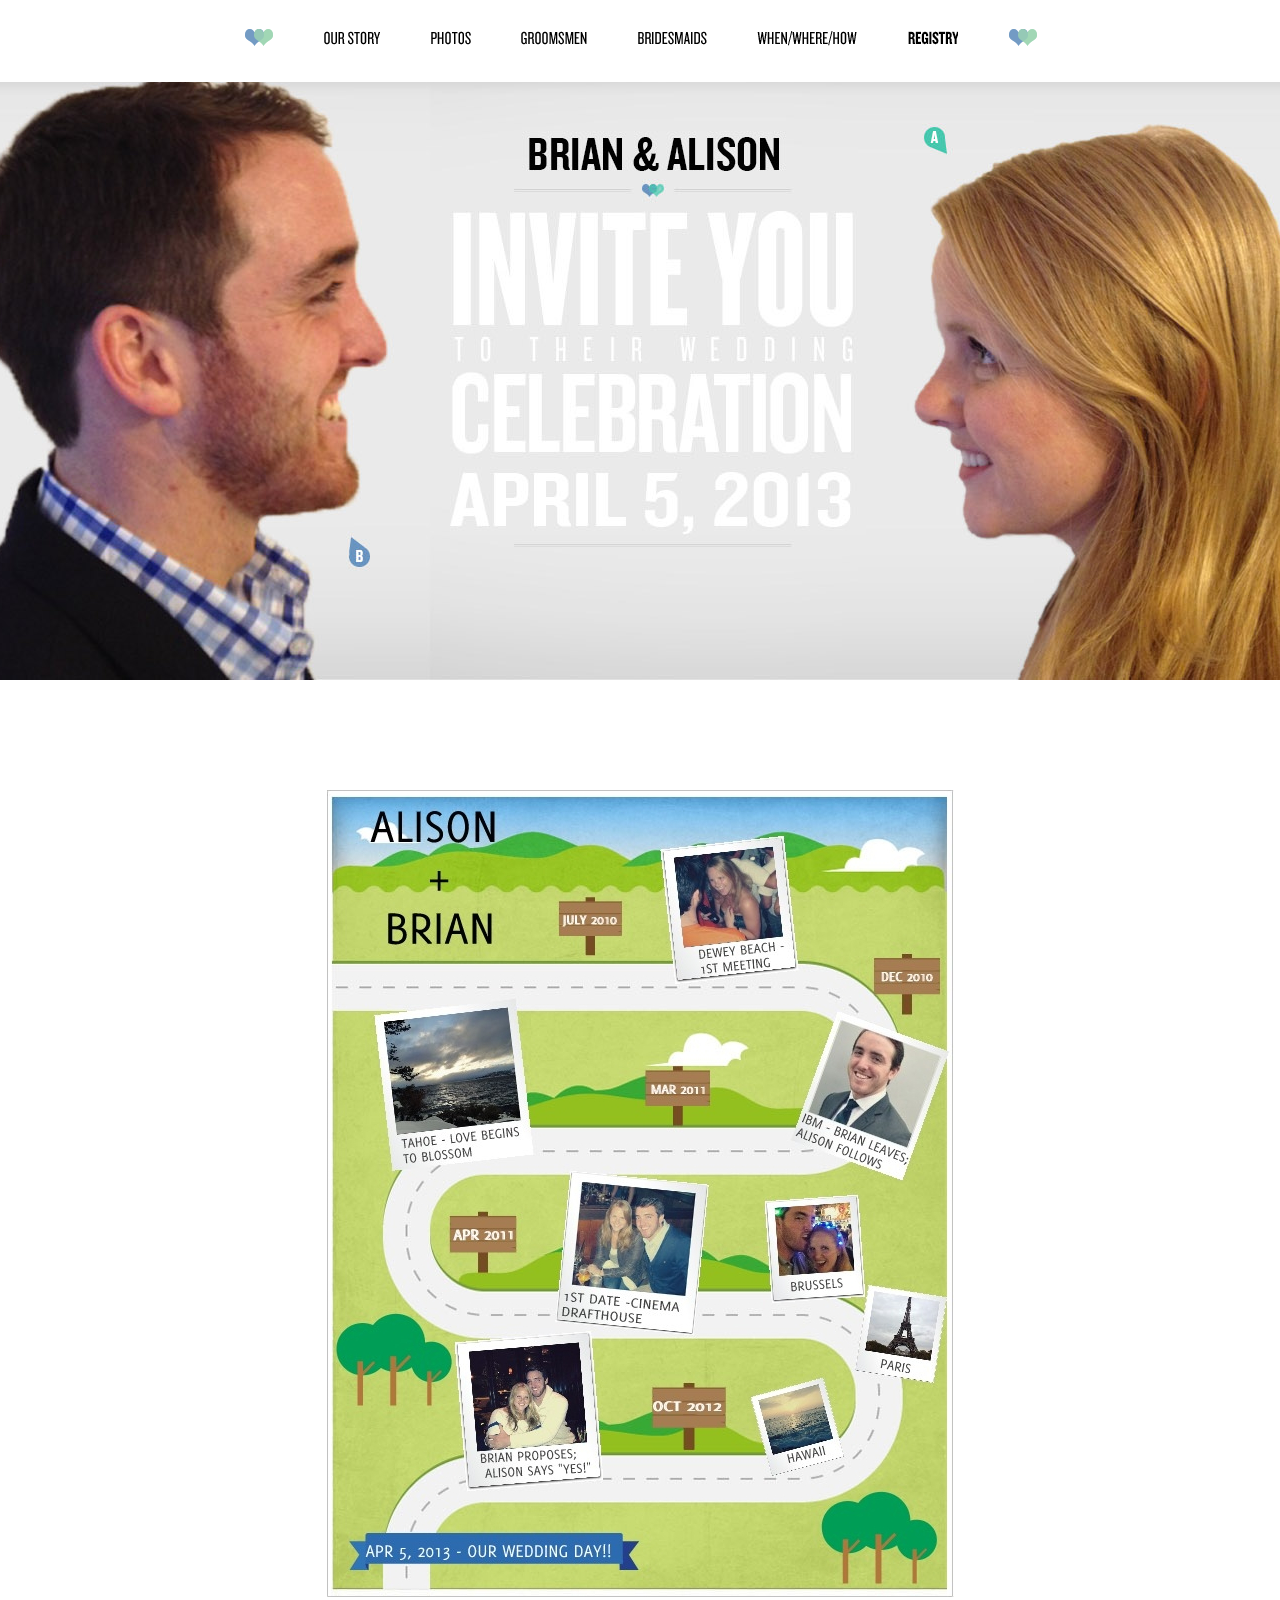
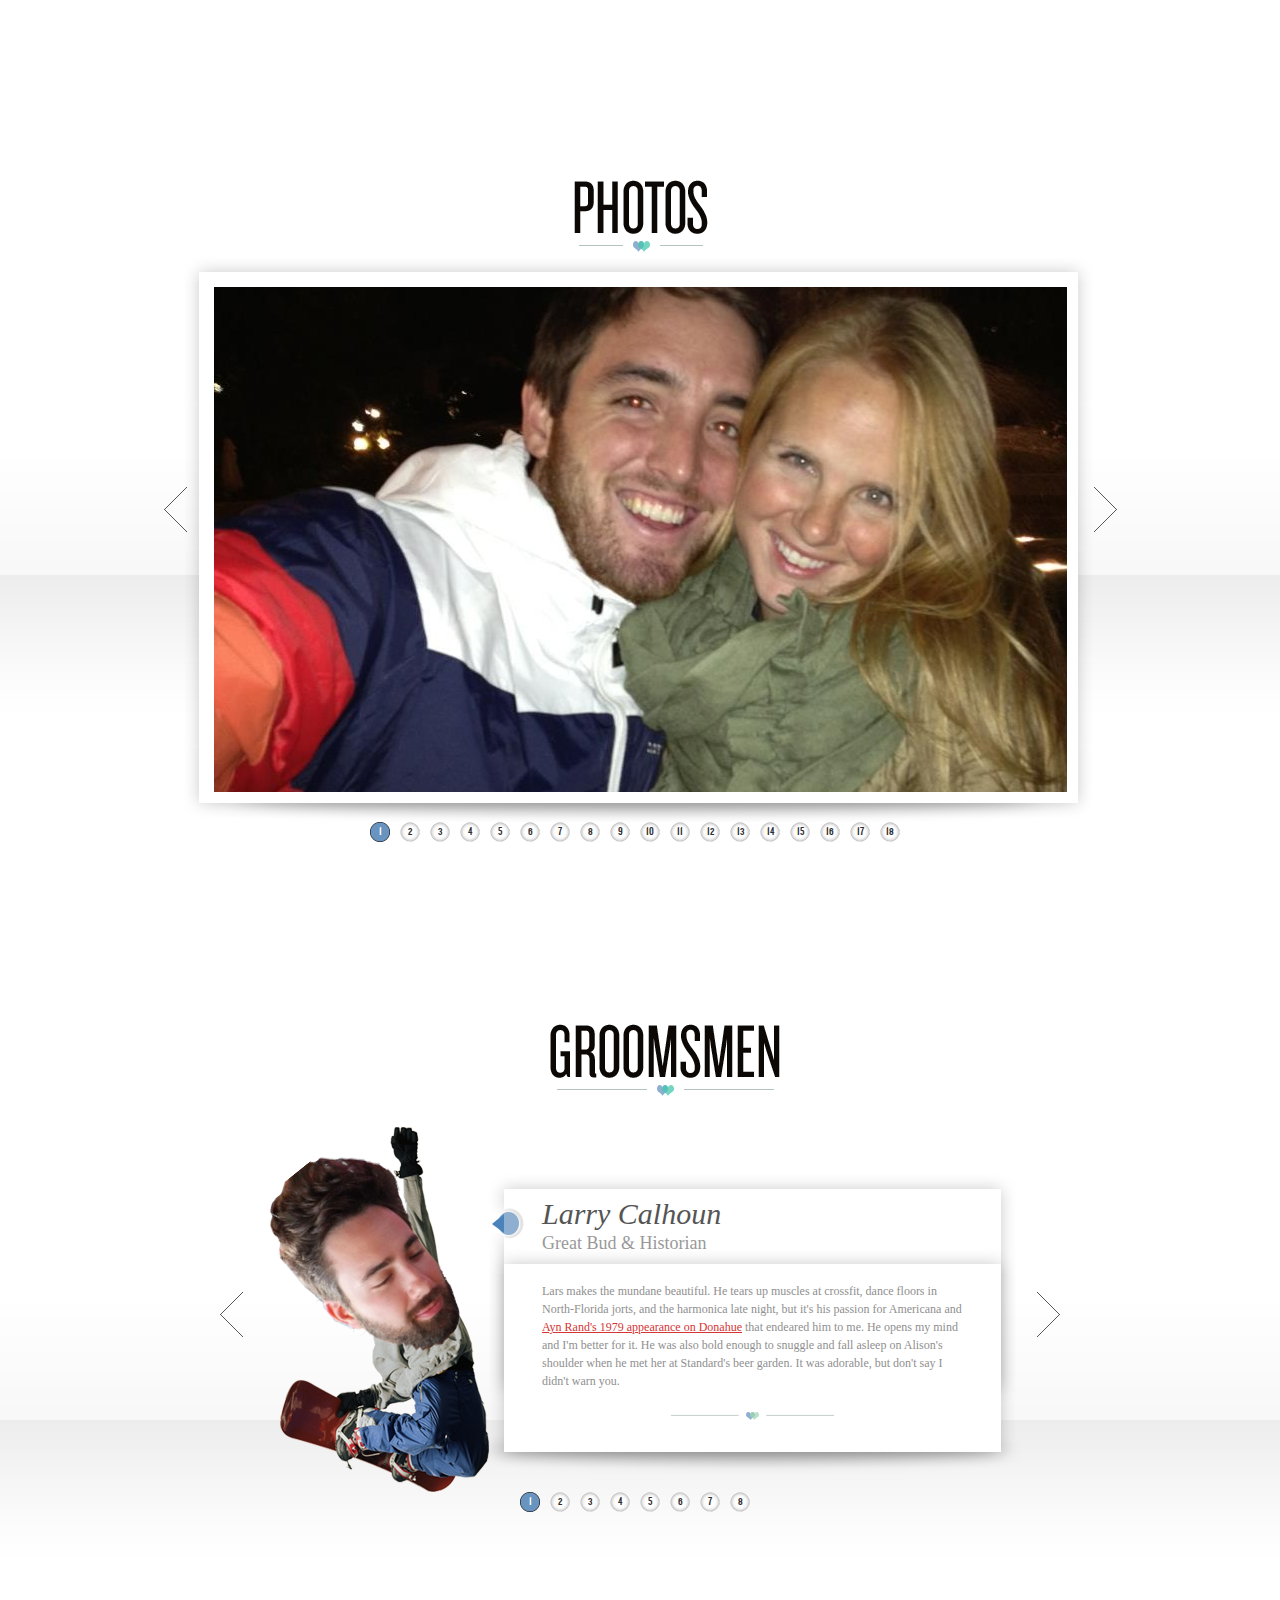
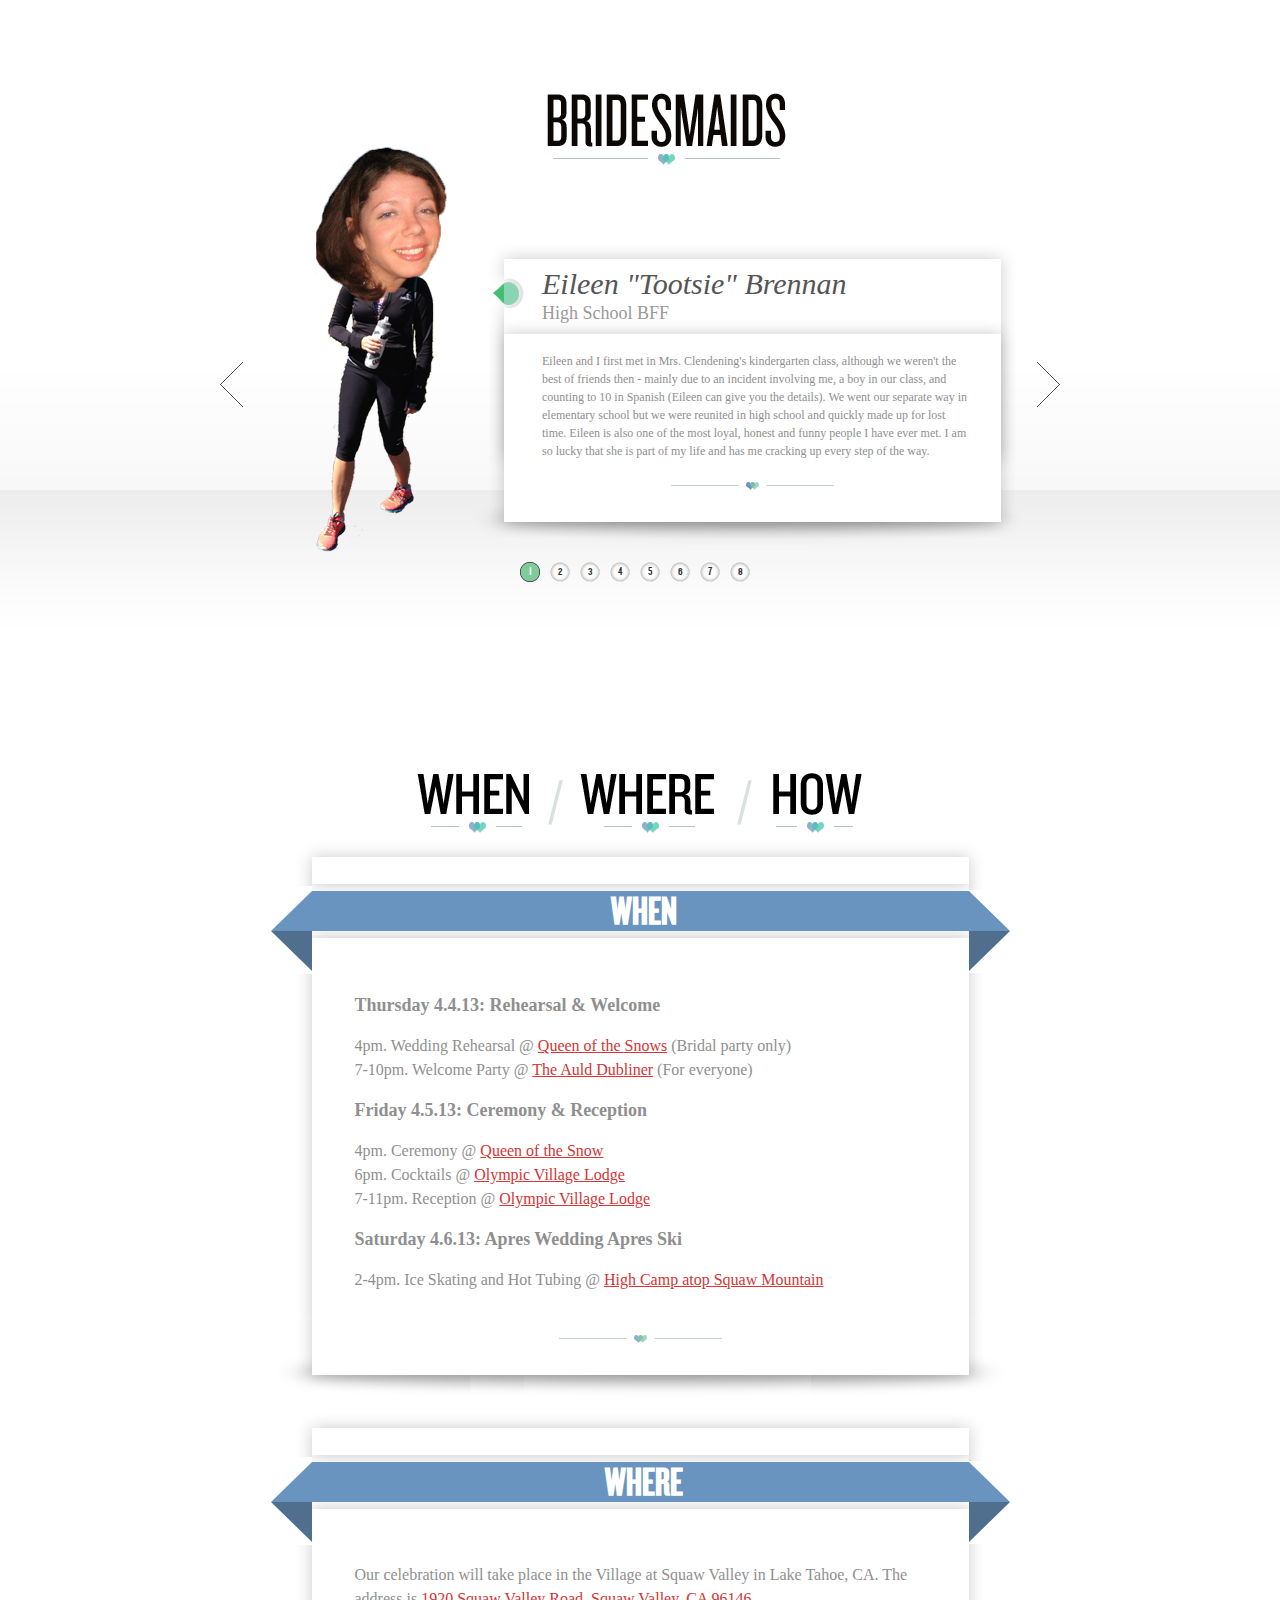
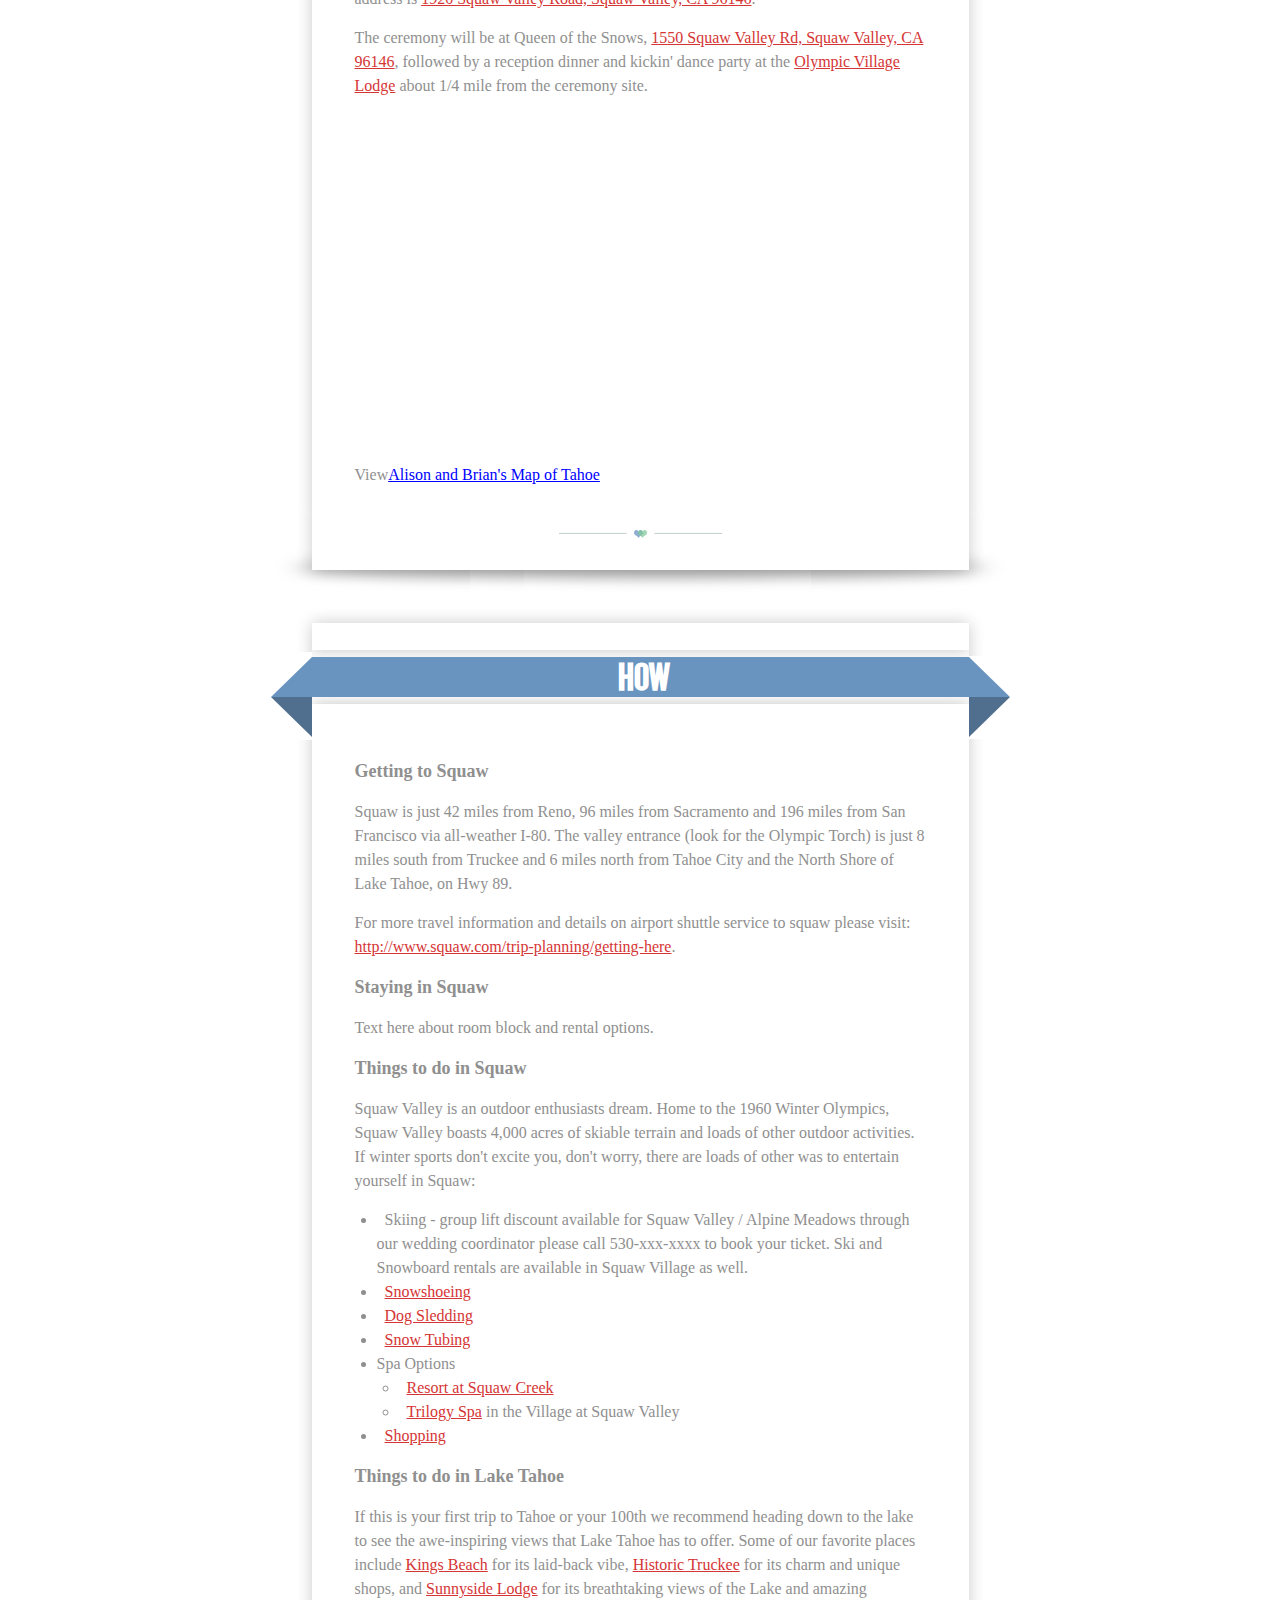
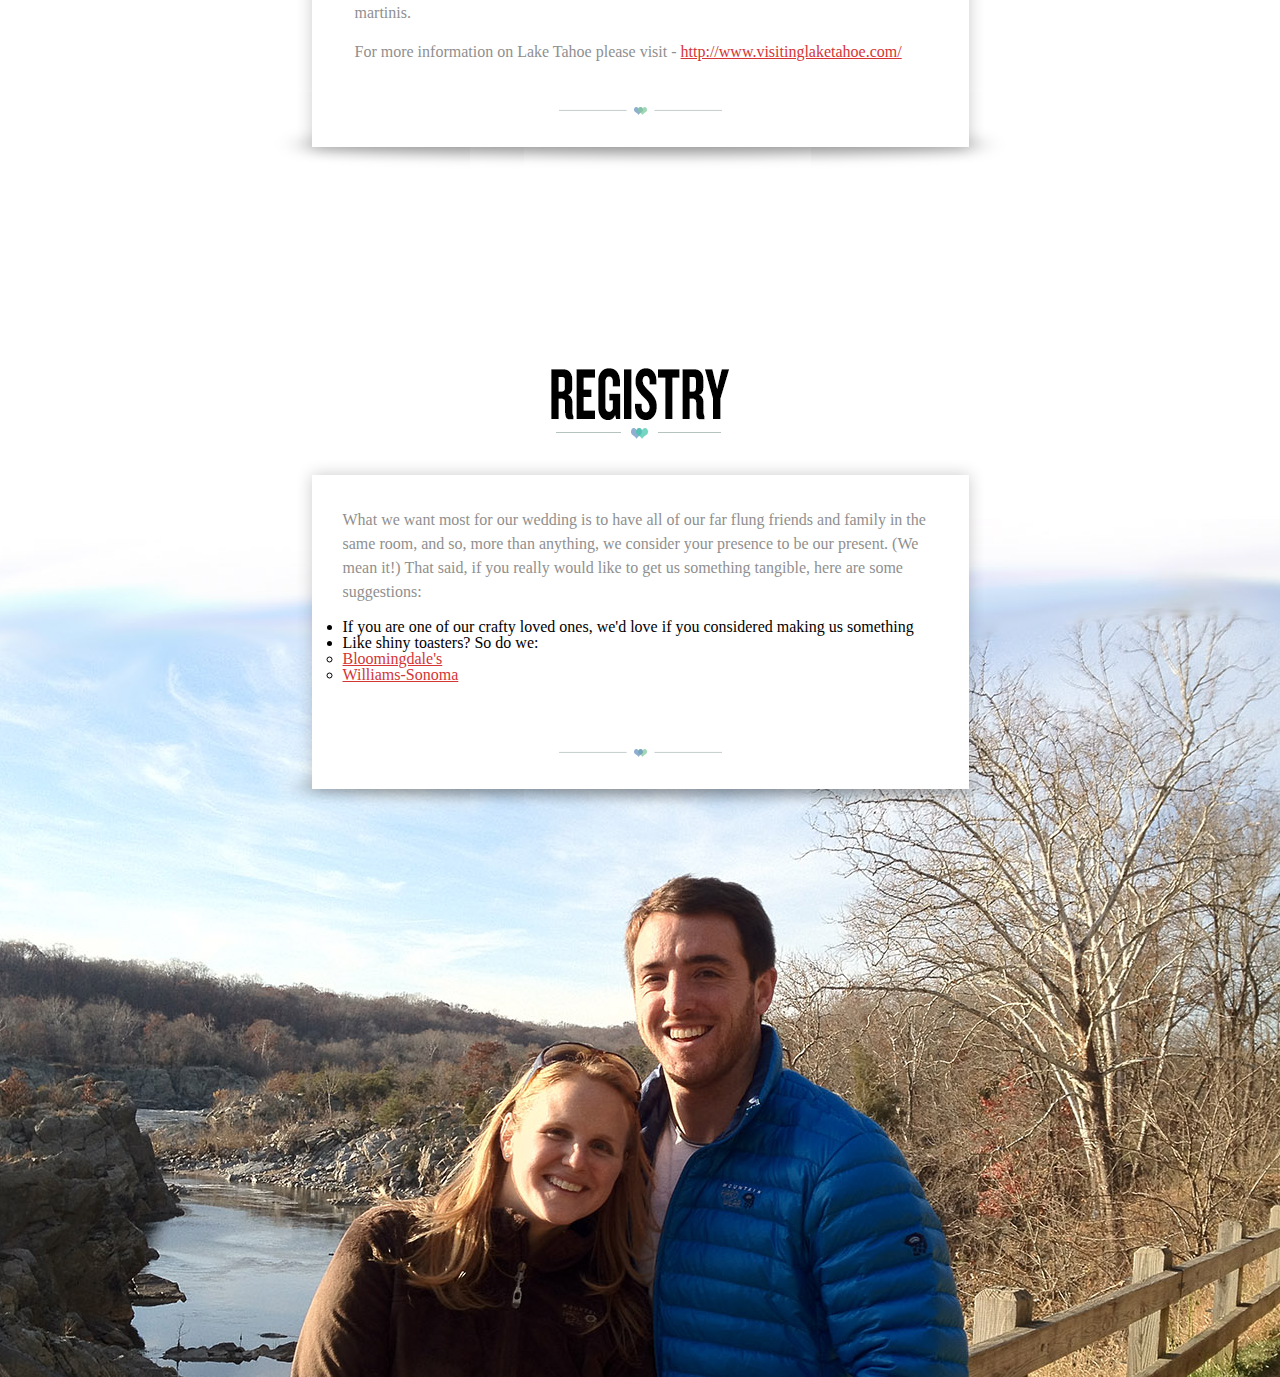
==== commit 13a0a758: "Editing style" ====
--- a/index.html
+++ b/index.html
@@ -382,7 +382,7 @@
       <div class="box2-top">
         <div class="box2-bottom">
           <div class="box2-middle">
-            <p>What we want most for our wedding is to have all of our far flung friends and family in the same room, and so, more than anything, we consider your presence to be our present. (We mean it!) That said, if you really would like to get us something tangible, here are some suggestions:</p>
+            <p>What we want most for our wedding is to have all of our far flung friends and family in the same room, and so, more than anything, we consider your presence to be our present. (We mean it!) That said, if you really would like to get us something tangible, here are some suggestions:
               <ul>
                 <li>If you are one of our crafty loved ones, we'd love if you considered making us something
                 <li>Like shiny toasters? So do we: 
@@ -391,6 +391,7 @@
                     <li><a href="">Williams-Sonoma</a>
                   </ul>
               </ul>
+            </p>
           </div>
         </div>
       </div><!--END OF box-->
--- a/css/default.css
+++ b/css/default.css
@@ -486,11 +486,11 @@
   padding: 0 0 114px;
   width: 731px;
 }
-#section-7 ul {
+.ul {
   margin: 0;
   padding-left: 30px;
 }
-#section-7 li {
+.li {
   font-family: Georgia;
   font-size: 16px;
   color: #8F8F8F;
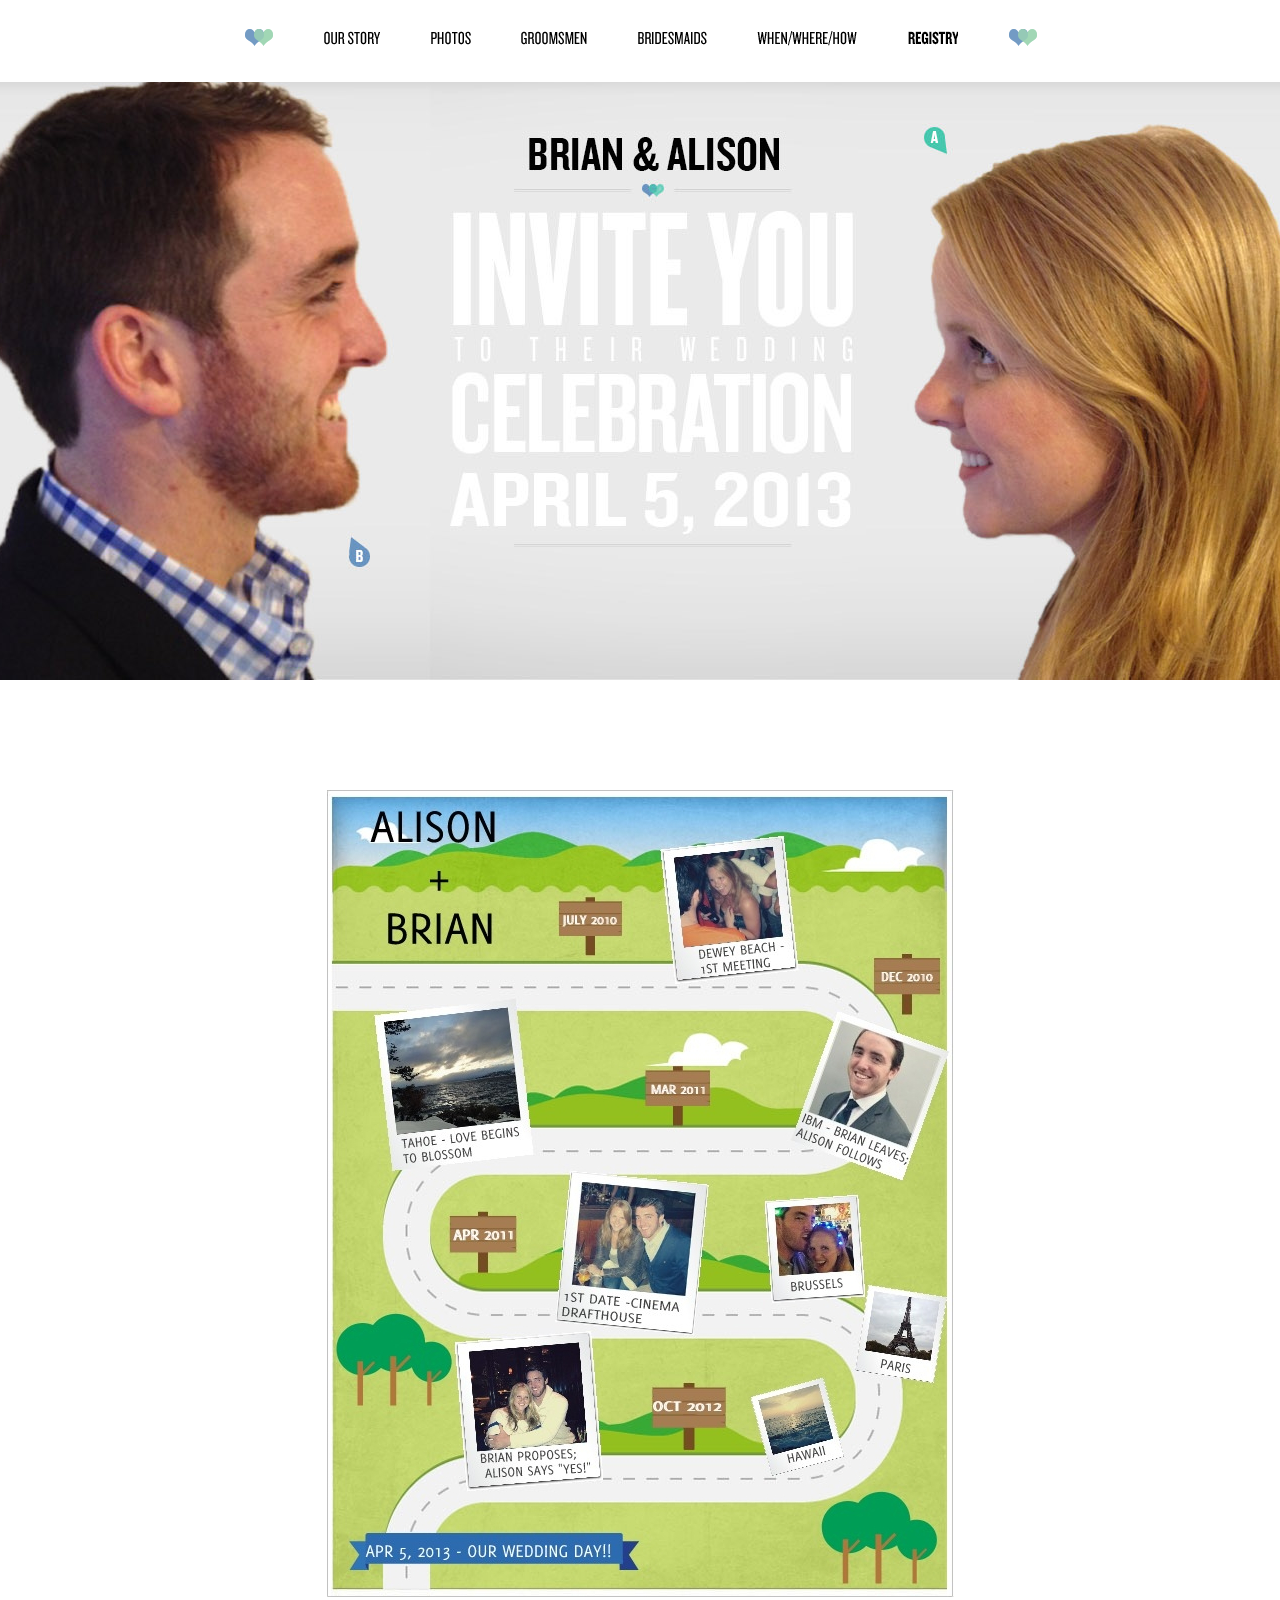
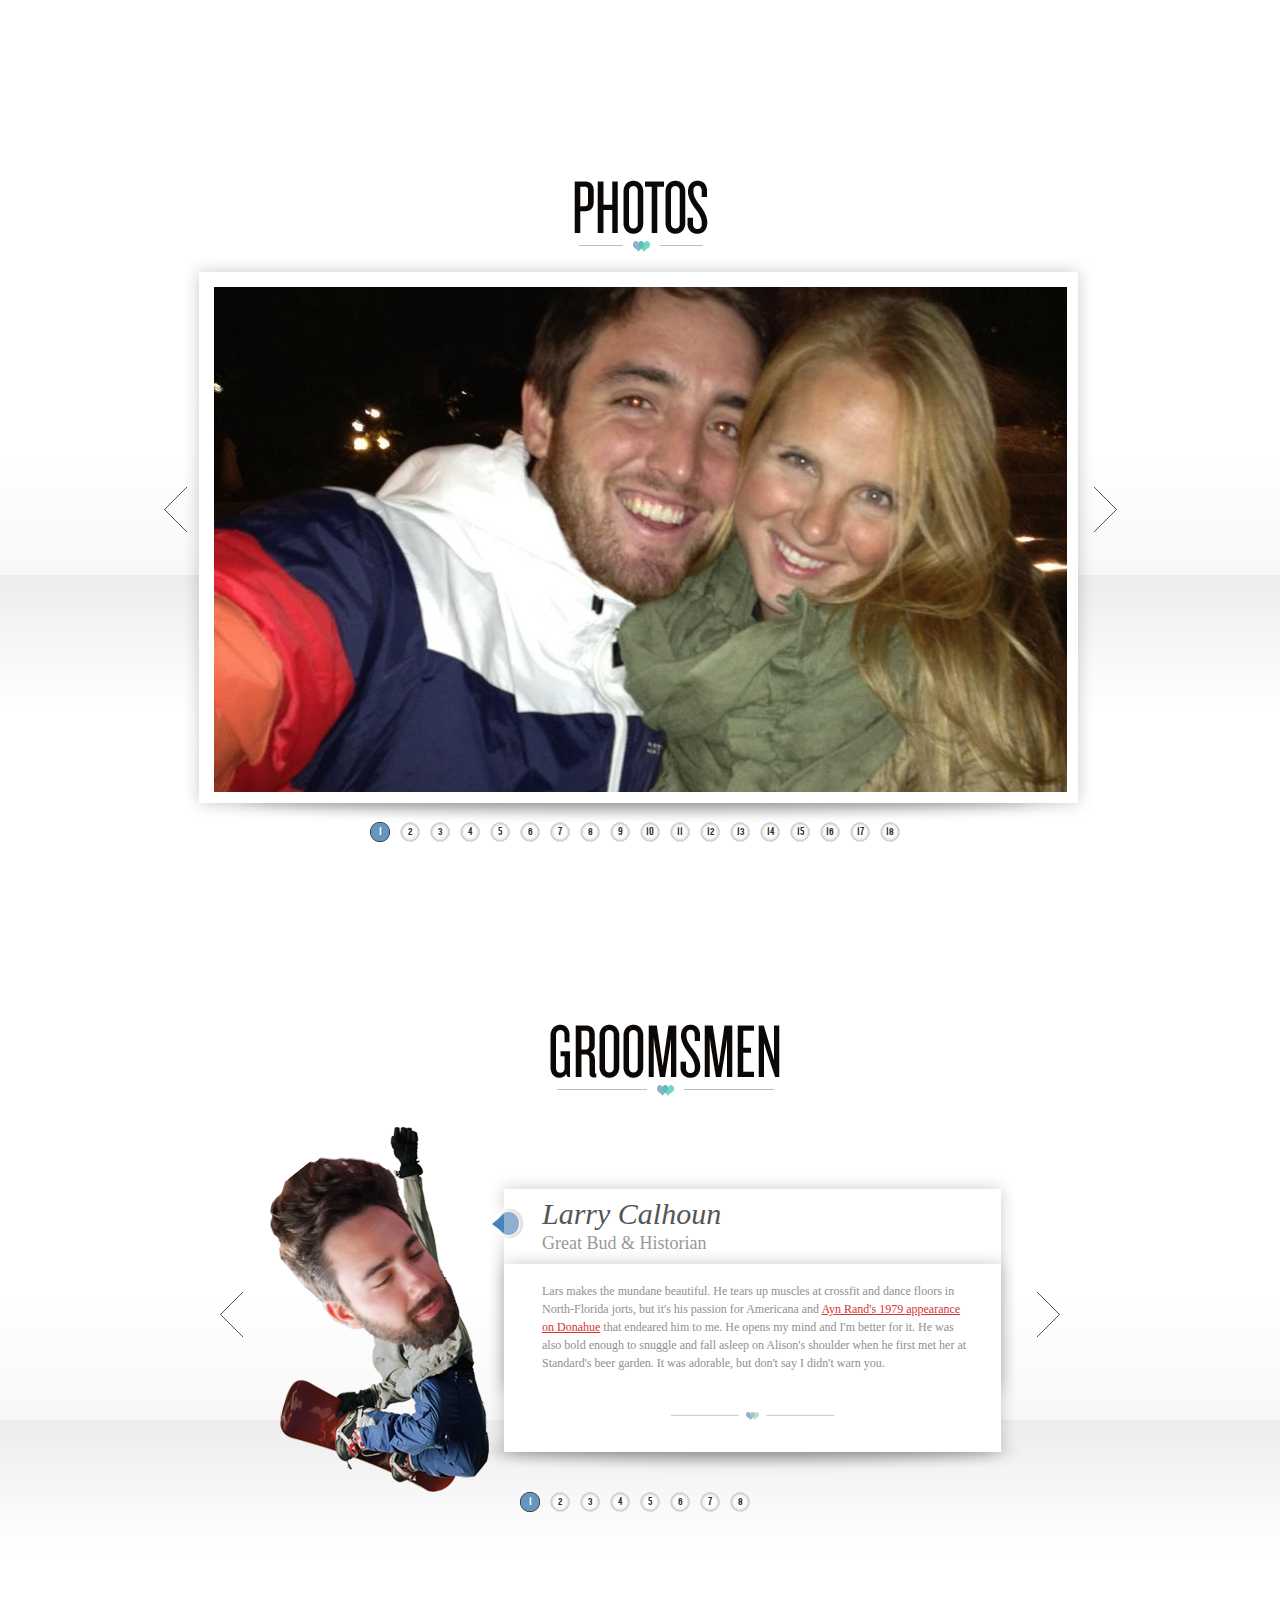
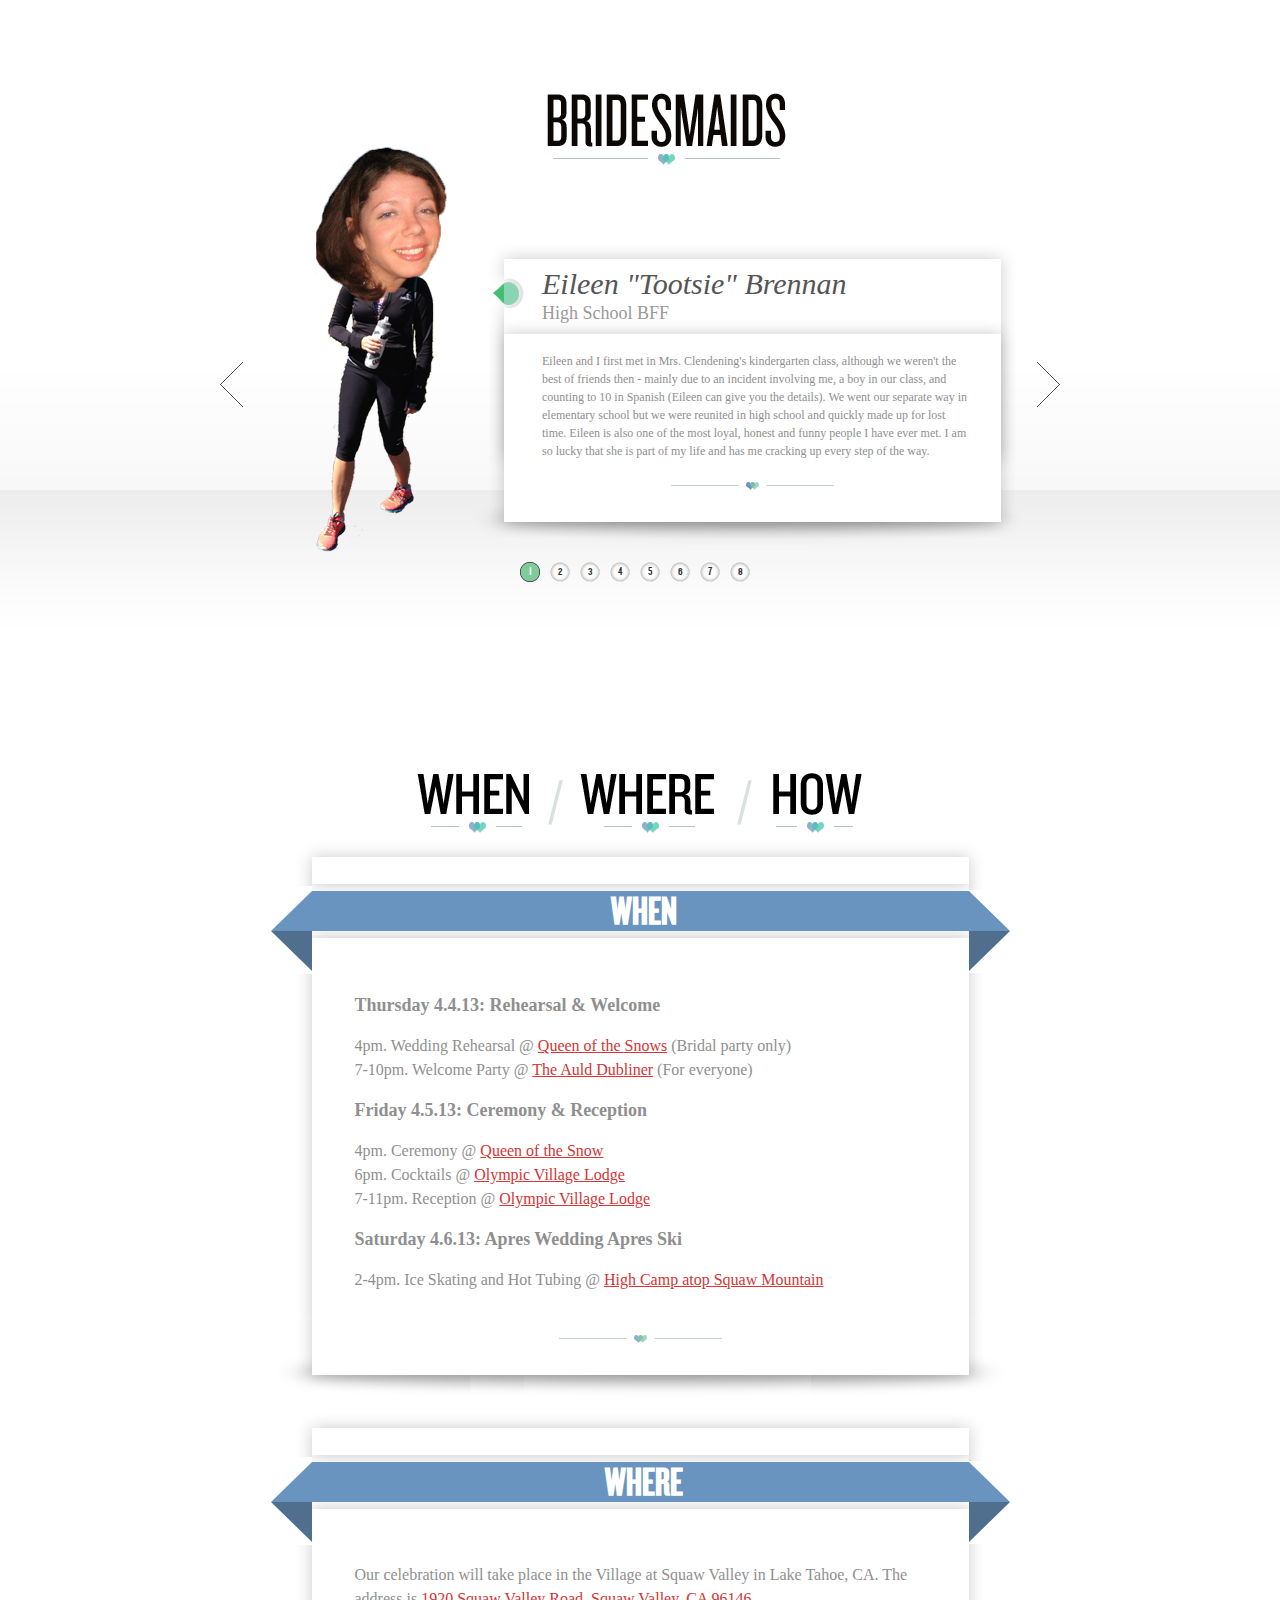
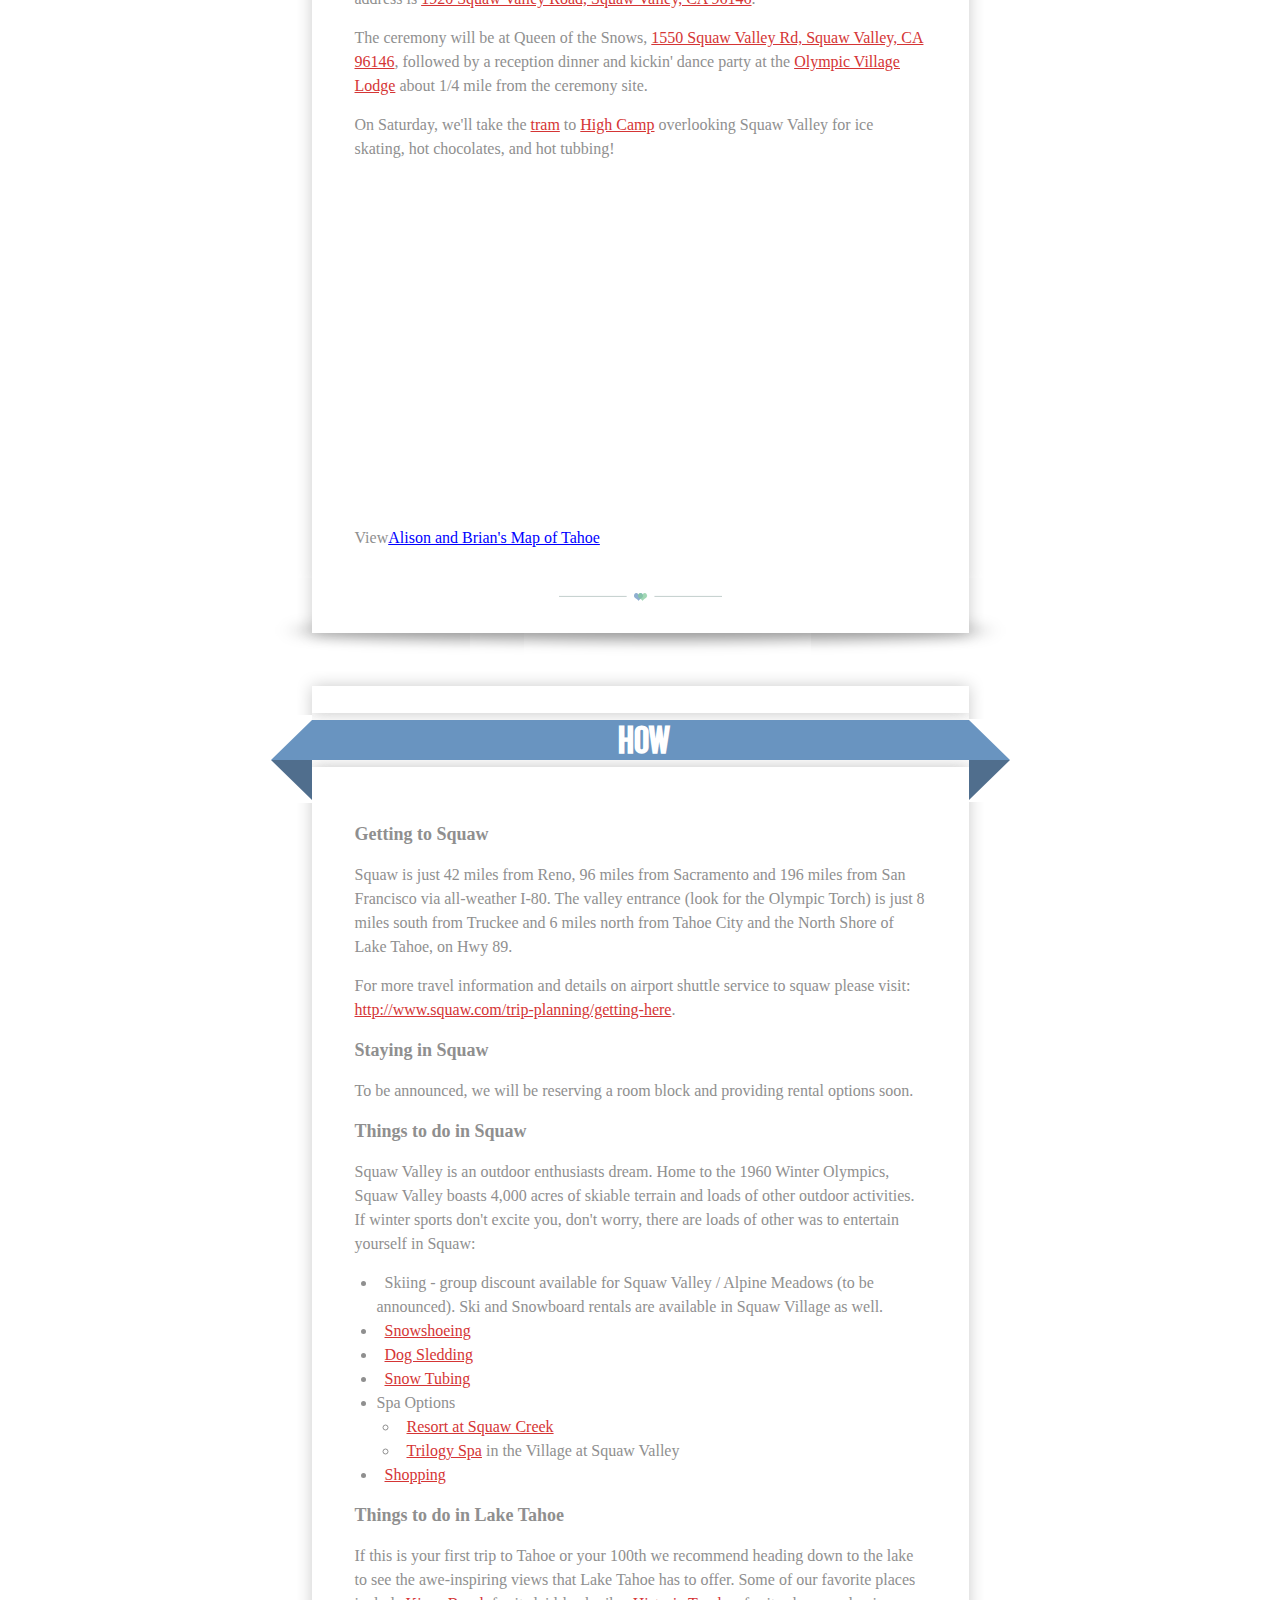
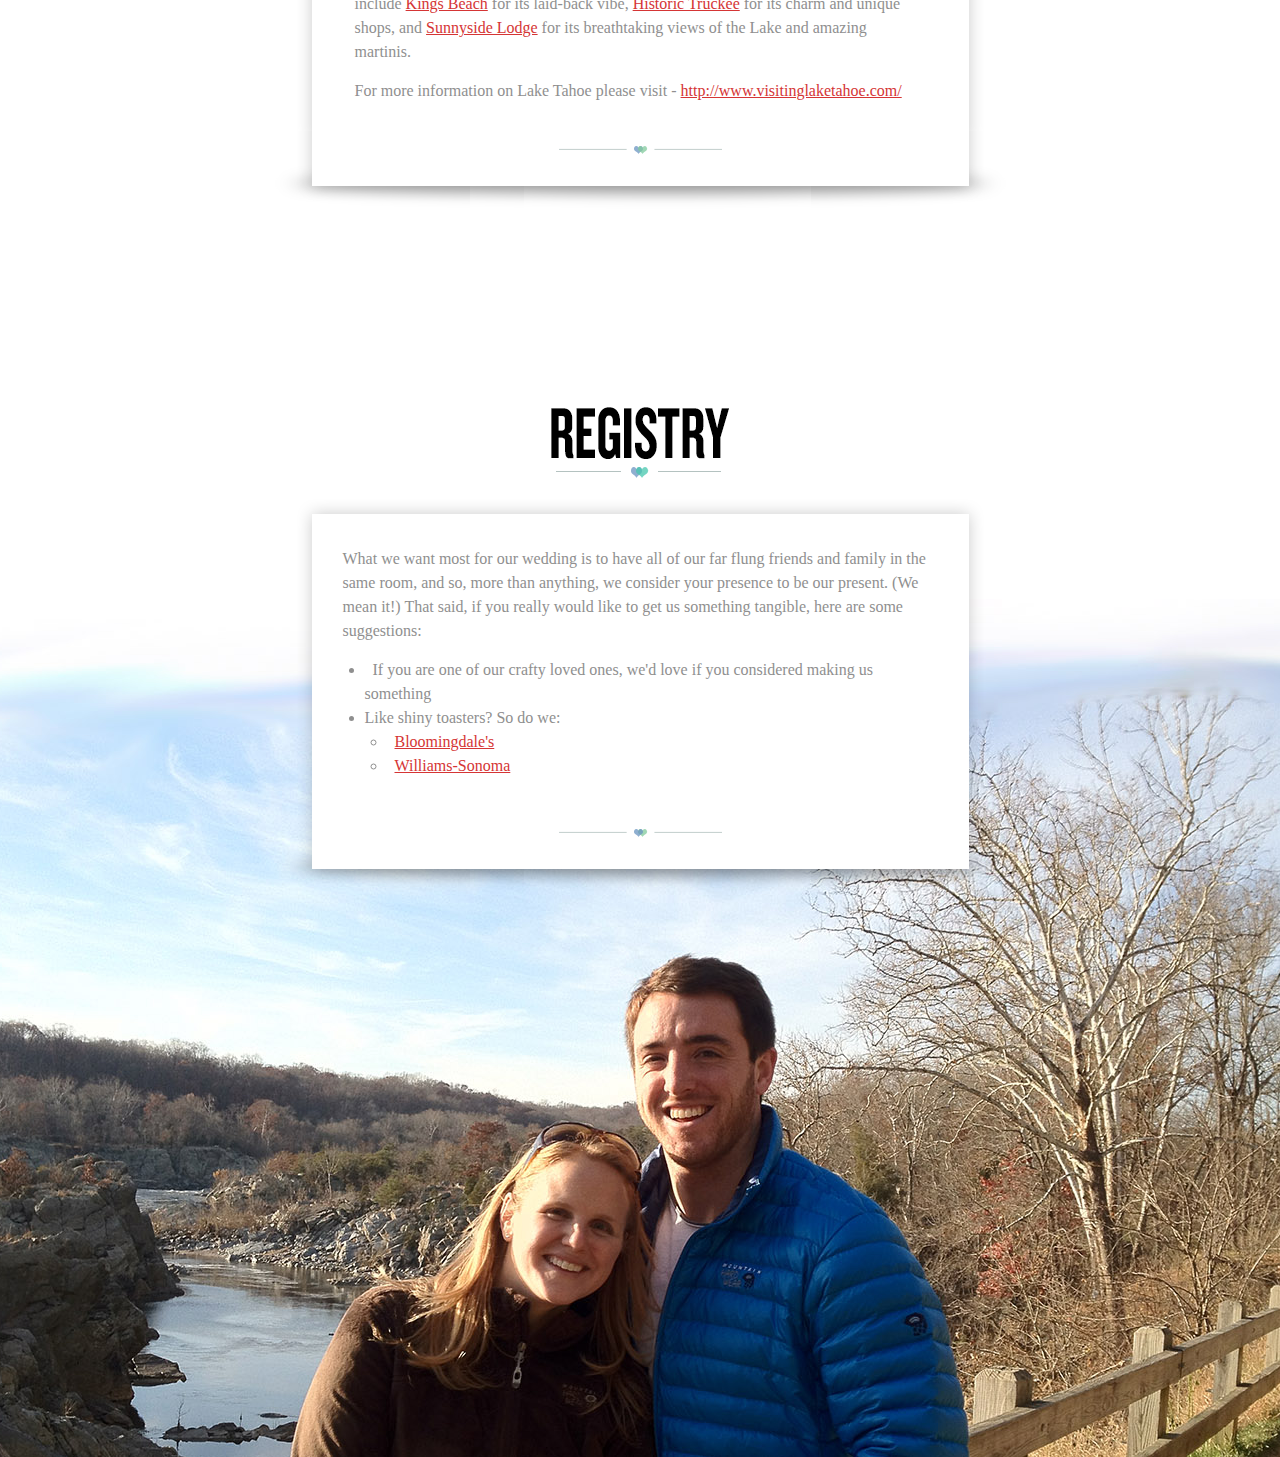
==== commit 0cb3b6d9: "Committing updated images, text changes, and alignment" ====
--- a/index.html
+++ b/index.html
@@ -136,7 +136,7 @@
             <div class="person">
               <div class="name">Larry Calhoun</div>
               <div class="title">Great Bud &amp; Historian</div>
-              <div class="bio">Lars makes the mundane beautiful. He tears up muscles at crossfit, dance floors in North-Florida jorts, and the harmonica late night, but it's his passion for Americana and <a href="http://www.youtube.com/watch?v=FzGFytGBDN8">Ayn Rand's 1979 appearance on Donahue</a> that endeared him to me. He opens my mind and I'm better for it. He was also bold enough to snuggle and fall asleep on Alison's shoulder when he met her at Standard's beer garden. It was adorable, but don't say I didn't warn you.</div>
+              <div class="bio">Lars makes the mundane beautiful. He tears up muscles at crossfit and dance floors in North-Florida jorts, but it's his passion for Americana and <a href="http://www.youtube.com/watch?v=FzGFytGBDN8">Ayn Rand's 1979 appearance on Donahue</a> that endeared him to me. He opens my mind and I'm better for it. He was also bold enough to snuggle and fall asleep on Alison's shoulder when he first met her at Standard's beer garden. It was adorable, but don't say I didn't warn you.</div>
             </div>
           </li>
           <li class="item-2 jcarousel-item jcarousel-item-horizontal jcarousel-item-2 jcarousel-item-2-horizontal" style="float: left; list-style: none; " jcarouselindex="2">
@@ -249,7 +249,7 @@
             <div class="person">
               <div class="name">Katie "Mootzie" Gormley</div>
               <div class="title">Best Friend Forever</div>
-              <div class="bio">Mootzie and I met freshman year at Lehigh and have been the best of friends ever since. We have shared everything from houses to clothes to endless good times. Katie is funny, beautiful, and my most favorite wine-drinking buddy. She has such a good heart and also some killer dance move. When Katie moved to DC, about a year after we graduated, I was so happy to have my best friend in the same city as me. And as the years have passed I am more and more thankful to have her so close. She is family and I am so lucky to have her in my life!</div>
+              <div class="bio">Mootzie and I met freshman year at Lehigh and have been the best of friends ever since. We have shared everything from houses to clothes to endless good times. Katie is funny, beautiful, and my most favorite wine-drinking buddy. She also has some killer dance moves. When Katie moved to DC, a year after we graduated, I was so happy to have my best friend in the same city as me. As the years have passed I am even more thankful to have her so close. She is family and I am so lucky to have her in my life!</div>
             </div>
           </li>
           <li class="item-5 jcarousel-item jcarousel-item-horizontal jcarousel-item-5 jcarousel-item-5-horizontal" style="float: left; list-style: none; " jcarouselindex="5">
@@ -257,7 +257,7 @@
             <div class="person">
               <div class="name">Lisa "Lee Lee" Palumbo</div>
               <div class="title">Cousin and lifelong BFF</div>
-              <div class="bio">Lisa (Lee Lee), has been by my side since I was roughly 4 months old (btw - she is 4 months younger than me). We have literally gone through every stage of life together. Some of my fondest memories are all the countless hours we spent making up (awesome) dance routines and forcing our family to watch our "performances?" at every family gathering. Lisa is now a high-powered manager at Comcast HQ in Philadelphia. Despite having a very serious job title she is still the most fun, loving, energetic person I know. I am so lucky to be her cousin!</div>
+              <div class="bio">Lisa (Lee Lee), has been by my side since I was roughly 4 months old (btw - she is 4 months younger than me). We have literally gone through every stage of life together. Some of my fondest memories are of the countless hours we spent making up (awesome) dance routines and forcing our family to watch our “performances". Lisa is now a high-powered manager at Comcast HQ in Philadelphia. Despite having a very serious job title she is still the most fun, loving, energetic person I know!</div>
             </div>
           </li>
           <li class="item-6 jcarousel-item jcarousel-item-horizontal jcarousel-item-6 jcarousel-item-6-horizontal" style="float: left; list-style: none; " jcarouselindex="6">
@@ -265,7 +265,7 @@
             <div class="person">
               <div class="name">Christina "CV" Purnell</div>
               <div class="title">Across-the-Pond BFF</div>
-              <div class="bio">CV and I met through Mootzie and became instant friends. She is kind, loving, loyal, fun-as-all-heck and just a good soul. When Christina decided 3 years ago to move to London, I was sad. Literally, I cried in a nail salon. But my sadness quickly turned in to great happiness when (1) I realized I had a sweet place to visit, (2) I watched Christina fall in love and get married. She is also a new mom and still manages to find time for everyone else. I am incredibly thankful that we have stayed so close despite the ocean between us. She is just the best!</div>
+              <div class="bio">CV and I met through Mootzie and became instant friends. She is kind, loving, fun-as-all-heck and just a good soul. When Christina decided 3 years ago to move to London, I was sad. Literally, I cried in a nail salon. But my sadness quickly turned in to great happiness when (1) I realized I had a sweet place to visit, (2) I watched Christina fall in love and get married. She is a new mom and still manages to find time for everyone else. I am incredibly thankful that we have stayed so close despite the ocean between us!</div>
             </div>
           </li>
           <li class="item-7 jcarousel-item jcarousel-item-horizontal jcarousel-item-7 jcarousel-item-7-horizontal" style="float: left; list-style: none; " jcarouselindex="7">
@@ -273,7 +273,7 @@
             <div class="person">
               <div class="name">Kristen "Winston" Stellaccio</div>
               <div class="title">High School BFF</div>
-              <div class="bio">Kristen is by far the funniest person I know. She can tell you endless stories about ridiculous situations we have found ourselves in over the years. She will also probably tell you that she is reason me and Brian are walking down the aisle (note: Kristen has a way of slightly altering facts to suit her story). You only need to be around her for 2 mins to realize she is someone you need to have in your life, which is why she has been my best friend for the past 17+ years. Kristen took a fancy new job with in Seattle a few years ago, but time and space never seem to get in the way of our friendship. I am so lucky to have her in my life!</div>
+              <div class="bio">Kristen is by far the funniest person I know. She can tell you endless stories about us over the years. She will also tell you that she is the reason Brian and I are walking down the aisle (note: she likes to alter facts to suit her story). You only need to be around her for 2 mins to realize she is someone you need in your life, which is why she has been my best friend for 17+ years. Kristen took a fancy new job in Seattle 3 years ago, but time and space never get in the way of our friendship. I am so lucky to have her in my life!</div>
             </div>
           </li>
           <li class="item-8 jcarousel-item jcarousel-item-horizontal jcarousel-item-8 jcarousel-item-8-horizontal" style="float: left; list-style: none; " jcarouselindex="8">
@@ -281,7 +281,7 @@
             <div class="person">
               <div class="name">Kristin "Nugget" Westfall</div>
               <div class="title">Travel Companion, Alter-ego and all around BFF</div>
-              <div class="bio">Kristin Owen Westfall, is one half of the (semi) famous duo "Tater and Nugget" (Kristin is Nugget and I am Tater). We met at IBM and had the great fortune to work on multiple projects together. We were pretty much inseparable for about 2 straight years (literally we had adjoining rooms hotel rooms). Even when our project put us on different continents we still managed to stay the closest of friends. Kristin is probably one of the nicest human beings on the planet. Aside from being nice, Kristin is super smart, fun and just a wonderful friend. She is also a serial marathoner, watersport enthusiast and if you end up in a push-up contest with her, my money is on Kristin every time!</div>
+              <div class="bio">Kristin, is one half of the (semi) famous duo "Tater and Nugget" (Kristin is Nugget. I am Tater). We met at IBM and were pretty much inseparable for the 2+ years we worked together. Even when our project put us on different continents we stayed the closest of friends. Kristin is probably one of the nicest human beings on the planet. Aside from being nice, she is super smart, fun and just a wonderful friend. She is also a stellar athlete and if you end up in a push-up contest with her, my money is on Kristin every time!</div>
             </div>
           </li>
         </ul></div><div class="jcarousel-prev jcarousel-prev-horizontal jcarousel-prev-disabled jcarousel-prev-disabled-horizontal" style="display: block; " disabled="true"></div><div class="jcarousel-next jcarousel-next-horizontal" style="display: block; " disabled="false"></div>
@@ -333,6 +333,7 @@
             <h3>Where</h3>
             <p>Our celebration will take place in the Village at Squaw Valley in Lake Tahoe, CA. The address is <a href="https://maps.google.com/maps/place?ftid=0x809bd9eb8ed78e61:0x84b9b4fc9269314f&q=Squaw+Valley,+CA&hl=en&gl=us&ie=UTF8&ll=39.210044,-120.253429&spn=0.000033,0.000043&t=h&z=15&vpsrc=0">1920 Squaw Valley Road, Squaw Valley, CA 96146</a>.</p>
             <p>The ceremony will be at Queen of the Snows, <a href="https://maps.google.com/maps?ie=UTF-8&q=queen+of+the+snows+tahoe&fb=1&gl=us&hq=queen+of+the+snows+tahoe&ei=EmasULLkIMfo0gHPmoGQBw&ved=0CJQBELYD">1550 Squaw Valley Rd, Squaw Valley, CA 96146</a>, followed by a reception dinner and kickin' dance party at the <a href="http://www.squawvalleyinstitute.org/pages/Our_Venues_OVL">Olympic Village Lodge</a> about 1/4 mile from the ceremony site.</p>
+            <p>On Saturday, we'll take the <a href="http://www.squaw.com/things-to-do/aerial-tram-rides">tram</a> to <a href="http://www.squaw.com/things-to-do/high-camp">High Camp</a> overlooking Squaw Valley for ice skating, hot chocolates, and hot tubbing!</p>
             <p>
               <iframe width="580" height="350" frameborder="0" scrolling="no" marginheight="0" marginwidth="0" src="https://maps.google.com/maps/ms?msa=0&amp;msid=200750365248654922189.0004cefb4c1459077e7cf&amp;ie=UTF8&amp;t=h&amp;ll=39.190755,-120.066833&amp;spn=0.372527,0.823975&amp;z=10&amp;output=embed"></iframe><br />View<a href="https://maps.google.com/maps/ms?msa=0&amp;msid=200750365248654922189.0004cefb4c1459077e7cf&amp;ie=UTF8&amp;t=h&amp;ll=39.190755,-120.066833&amp;spn=0.372527,0.823975&amp;z=10&amp;source=embed" style="color:#0000FF;text-align:left">Alison and Brian's Map of Tahoe</a>
             </p>
@@ -348,11 +349,11 @@
             <p>Squaw is just 42 miles from Reno, 96 miles from Sacramento and 196 miles from San Francisco via all-weather I-80. The valley entrance (look for the Olympic Torch) is just 8 miles south from Truckee and 6 miles north from Tahoe City and the North Shore of Lake Tahoe, on Hwy 89.</p>
             <p>For more travel information and details on airport shuttle service to squaw please visit: <a href="http://www.squaw.com/trip-planning/getting-here">http://www.squaw.com/trip-planning/getting-here</a>.</p>
             <h4>Staying in Squaw</h4>
-            <p>Text here about room block and rental options.</p>
+            <p>To be announced, we will be reserving a room block and providing rental options soon.</p>
             <h4>Things to do in Squaw</h4>
             <p>Squaw Valley is an outdoor enthusiasts dream. Home to the 1960 Winter Olympics, Squaw Valley boasts 4,000 acres of skiable terrain and loads of other outdoor activities. If winter sports don't excite you, don't worry, there are loads of other was to entertain yourself in Squaw:</p>
             <ul>
-              <li>Skiing - group lift discount available for Squaw Valley / Alpine Meadows through our wedding coordinator please call 530-xxx-xxxx to book your ticket. Ski and Snowboard rentals are available in Squaw Village as well.
+              <li>Skiing - group discount available for Squaw Valley / Alpine Meadows (to be announced). Ski and Snowboard rentals are available in Squaw Village as well.
               <li><a href="http://www.squaw.com/things-to-do/other-winter-activities/snowshoeing">Snowshoeing</a>
               <li><a href="http://www.squaw.com/things-to-do/other-winter-activities/dog-sledding">Dog Sledding</a>
               <li><a href="http://www.squaw.com/things-to-do/base-area/snow-tubing#content_title">Snow Tubing</a>
@@ -382,16 +383,15 @@
       <div class="box2-top">
         <div class="box2-bottom">
           <div class="box2-middle">
-            <p>What we want most for our wedding is to have all of our far flung friends and family in the same room, and so, more than anything, we consider your presence to be our present. (We mean it!) That said, if you really would like to get us something tangible, here are some suggestions:
-              <ul>
-                <li>If you are one of our crafty loved ones, we'd love if you considered making us something
-                <li>Like shiny toasters? So do we: 
-                  <ul>
-                    <li><a href="">Bloomingdale's</a>
-                    <li><a href="">Williams-Sonoma</a>
-                  </ul>
-              </ul>
-            </p>
+            <p>What we want most for our wedding is to have all of our far flung friends and family in the same room, and so, more than anything, we consider your presence to be our present. (We mean it!) That said, if you really would like to get us something tangible, here are some suggestions:</p>
+            <ul>
+              <li>If you are one of our crafty loved ones, we'd love if you considered making us something
+              <li>Like shiny toasters? So do we: 
+                <ul>
+                  <li><a href="http://www1.bloomingdales.com/registry/wedding/guest/?registryId=181490">Bloomingdale's</a>
+                  <li><a href="http://www.williams-sonoma.com/registry/3163604/registry-list.html">Williams-Sonoma</a>
+                </ul>
+            </ul>
           </div>
         </div>
       </div><!--END OF box-->
--- a/css/default.css
+++ b/css/default.css
@@ -380,9 +380,9 @@
 /* Groomsmen */
 #section-4 {}
 #section-4 .slideshow .item-1 .photo {left: 20px;}
-#section-4 .slideshow .item-2 .photo {left: 20px; top: 50px;}
+#section-4 .slideshow .item-2 .photo {left: 20px; top: 0px;}
 #section-4 .slideshow .item-3 .photo {left: 40px; top: 10px;}
-#section-4 .slideshow .item-4 .photo {left: 20px;}
+#section-4 .slideshow .item-4 .photo {left: 20px; top: 0px;}
 #section-4 .slideshow .item-5 .photo {left: 10px; top: 10px;}
 #section-4 .slideshow .item-6 .photo {left: 30px;}
 #section-4 .slideshow .item-7 .photo {left: 60px;}
@@ -399,10 +399,10 @@
 #section-5 .slideshow .item-1 .photo {}
 #section-5 .slideshow .item-2 .photo {}
 #section-5 .slideshow .item-3 .photo {left: 20px;}
-#section-5 .slideshow .item-4 .photo {}
-#section-5 .slideshow .item-5 .photo {left: 50px;}
+#section-5 .slideshow .item-4 .photo {left: 0px;}
+#section-5 .slideshow .item-5 .photo {left: 10px;}
 #section-5 .slideshow .item-6 .photo {}
-#section-5 .slideshow .item-7 .photo {left: 20px; top: 0px;}
+#section-5 .slideshow .item-7 .photo {left: 20px;}
 #section-5 .slideshow .item-8 .photo {left: 10px;}
 #section-5 .slideshow .person {background: url("../img/bg-bridesmaids.png") no-repeat scroll 0 0 transparent;}
 
@@ -486,11 +486,11 @@
   padding: 0 0 114px;
   width: 731px;
 }
-.ul {
+#section-7 ul {
   margin: 0;
   padding-left: 30px;
 }
-.li {
+#section-7 li {
   font-family: Georgia;
   font-size: 16px;
   color: #8F8F8F;
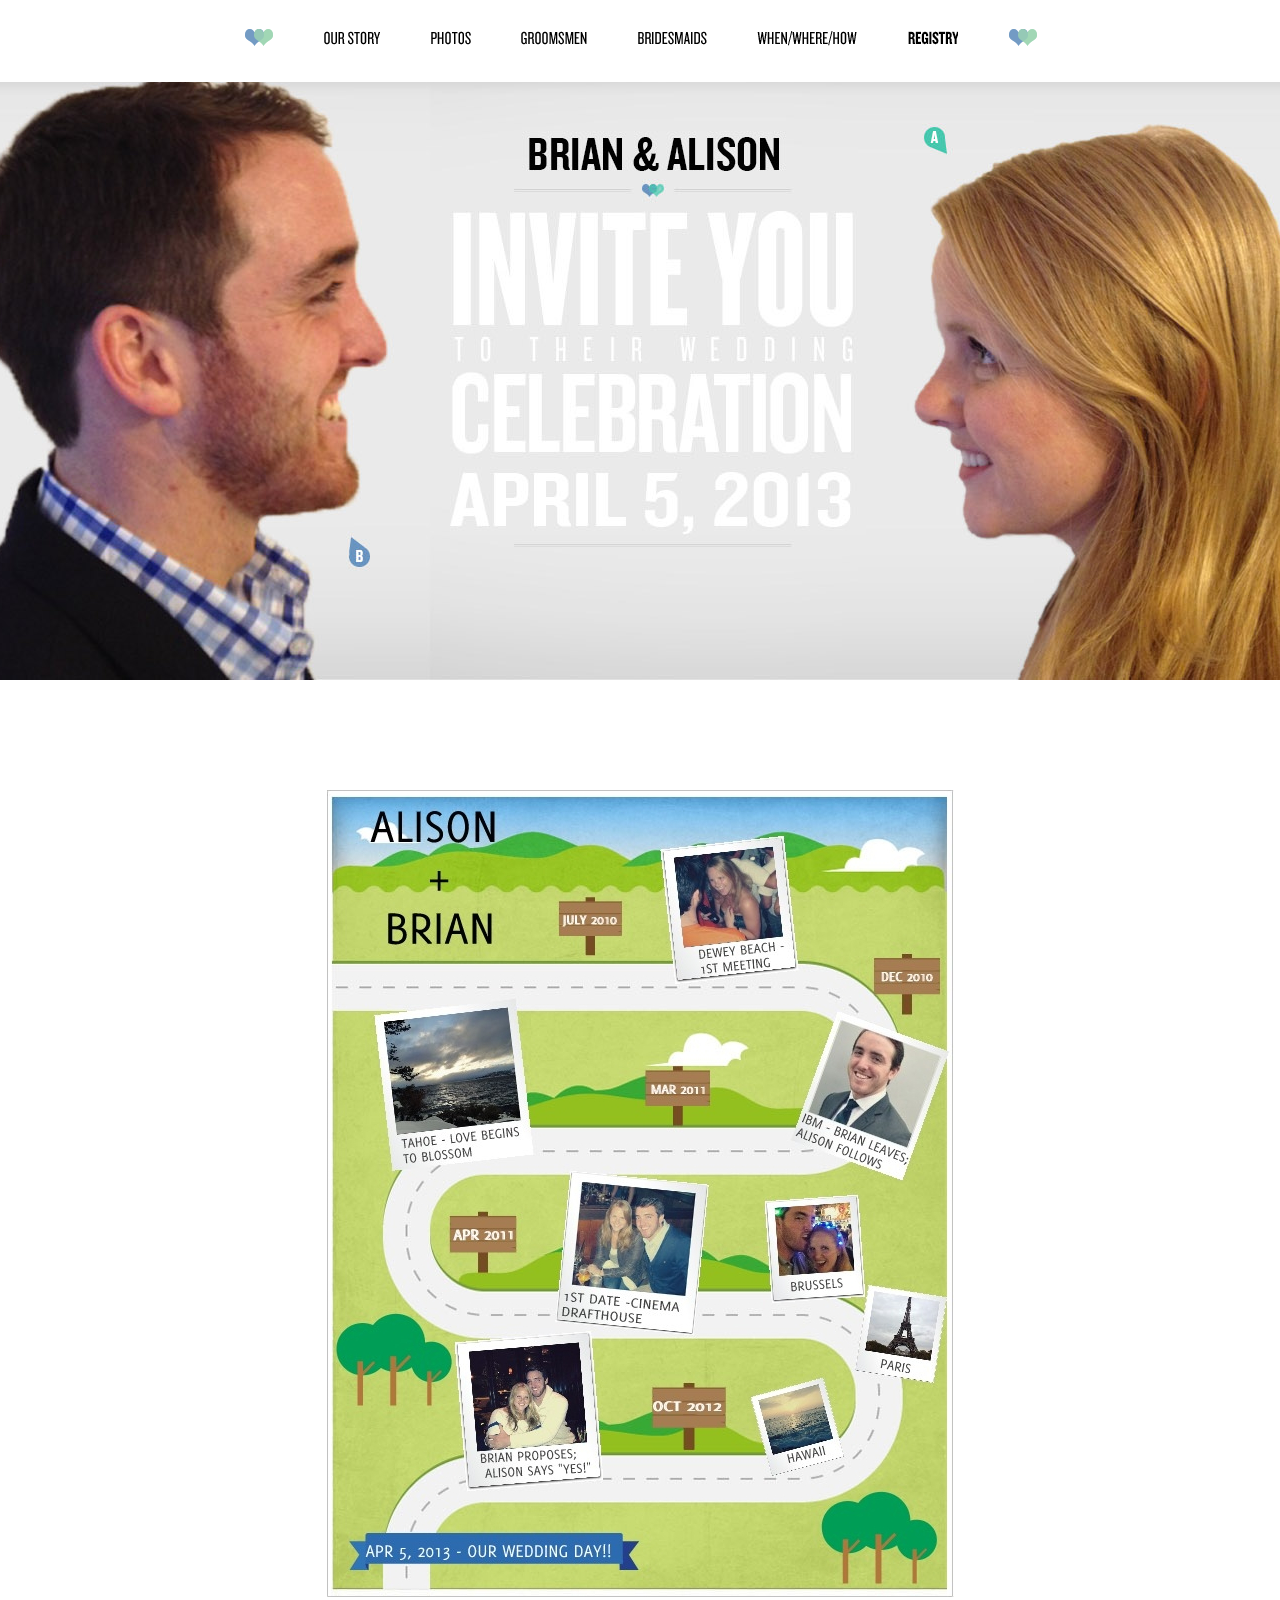
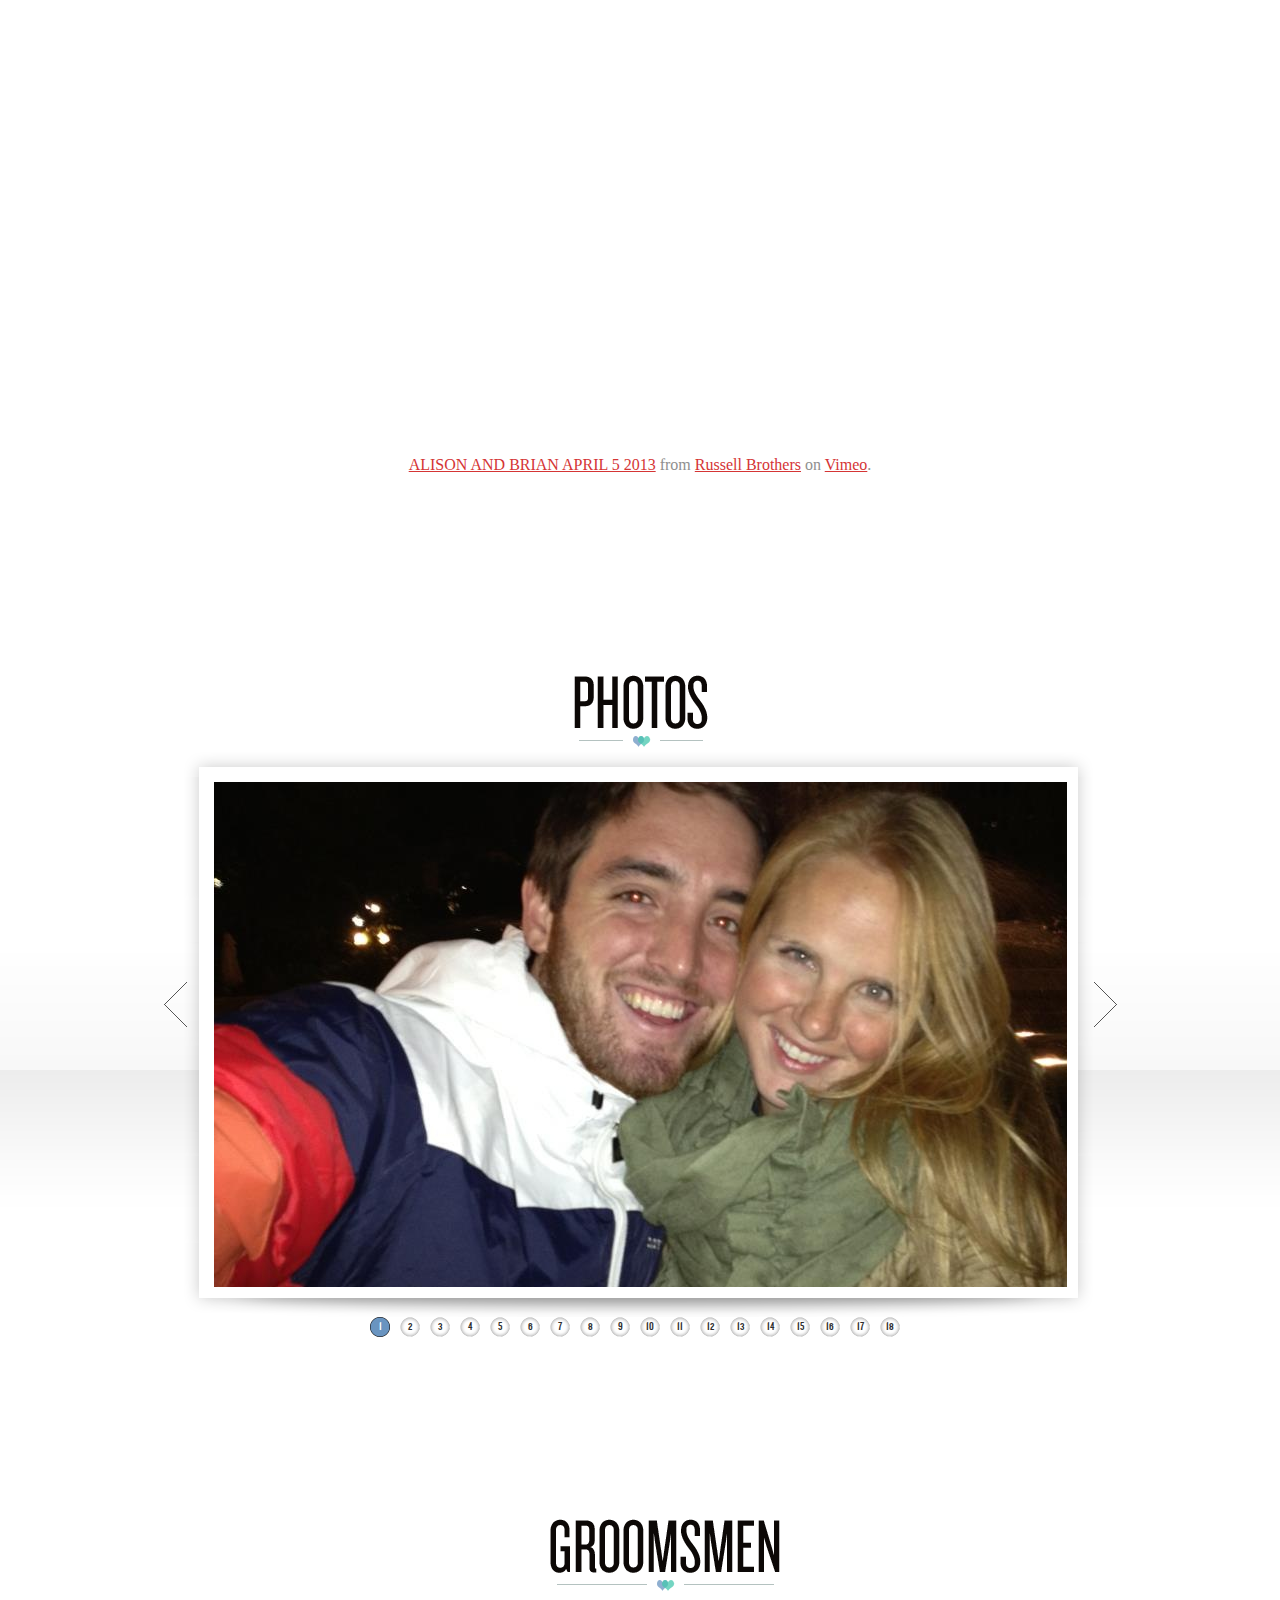
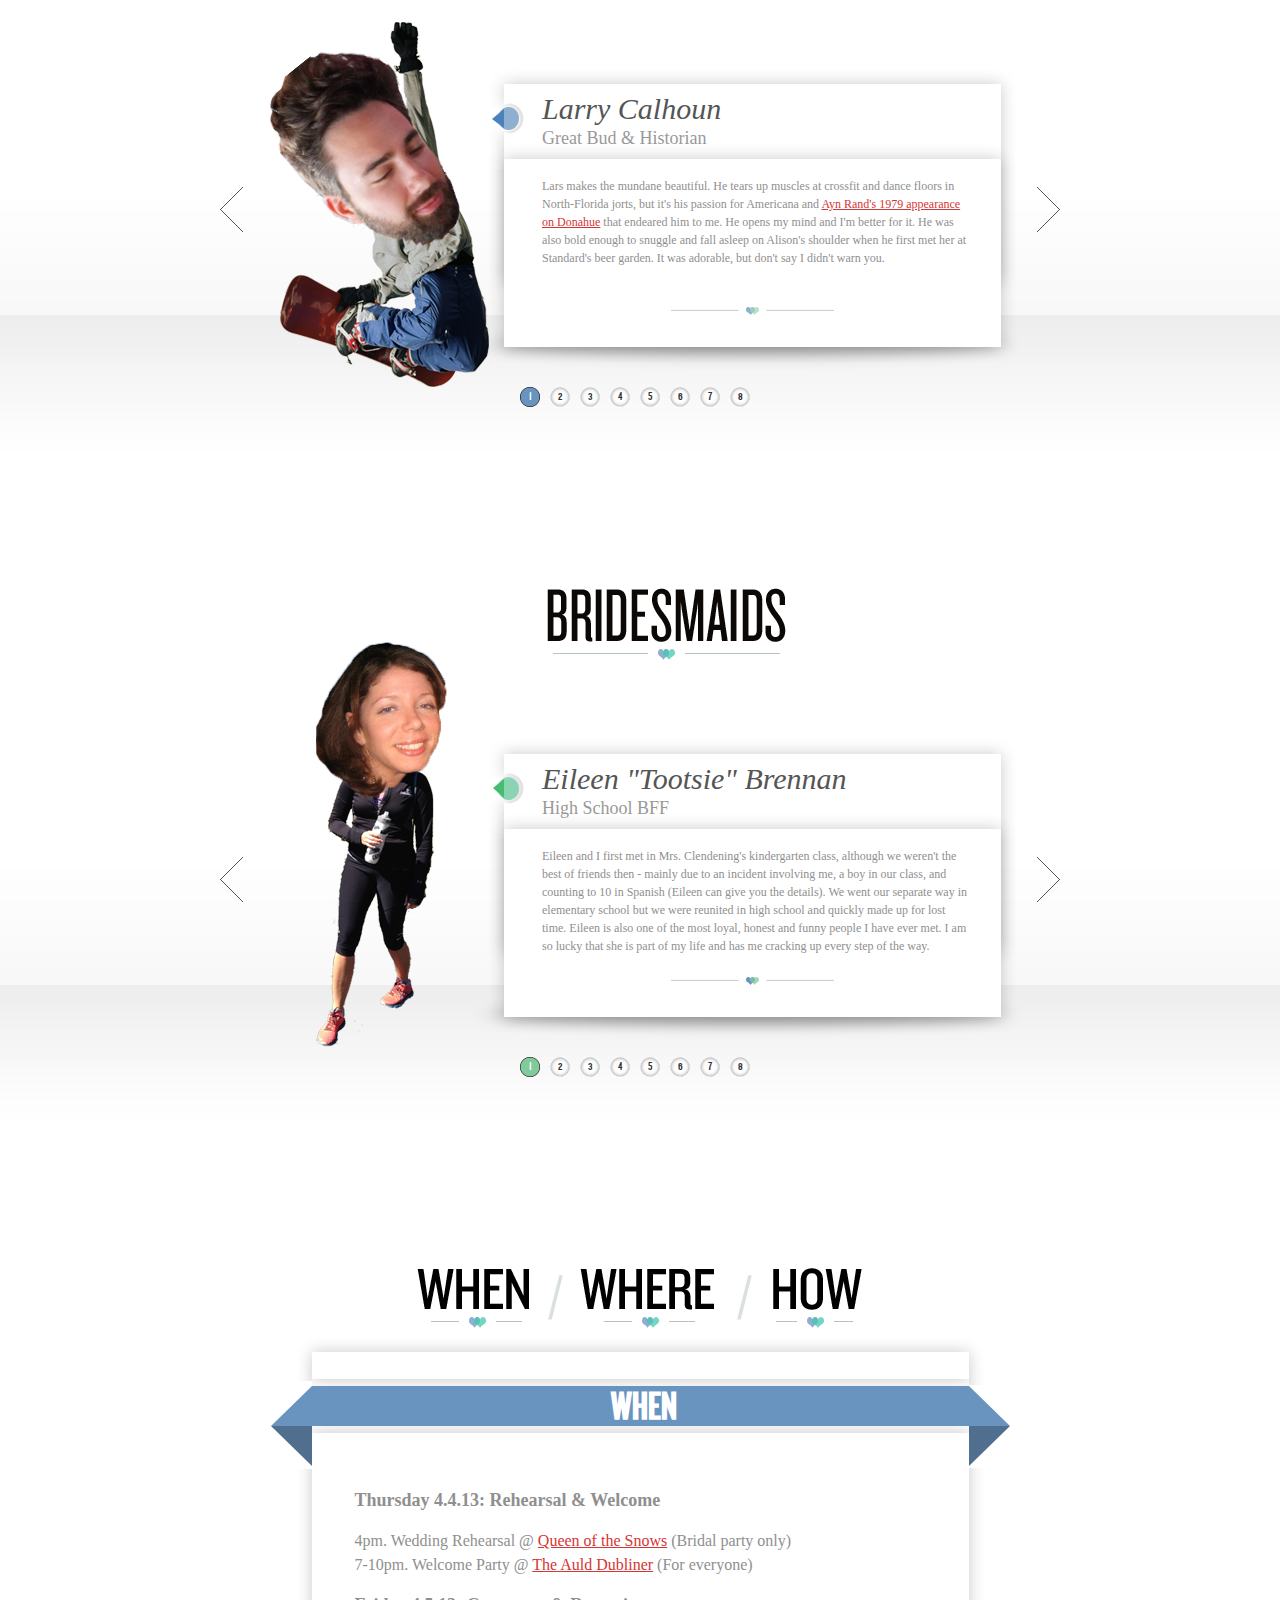
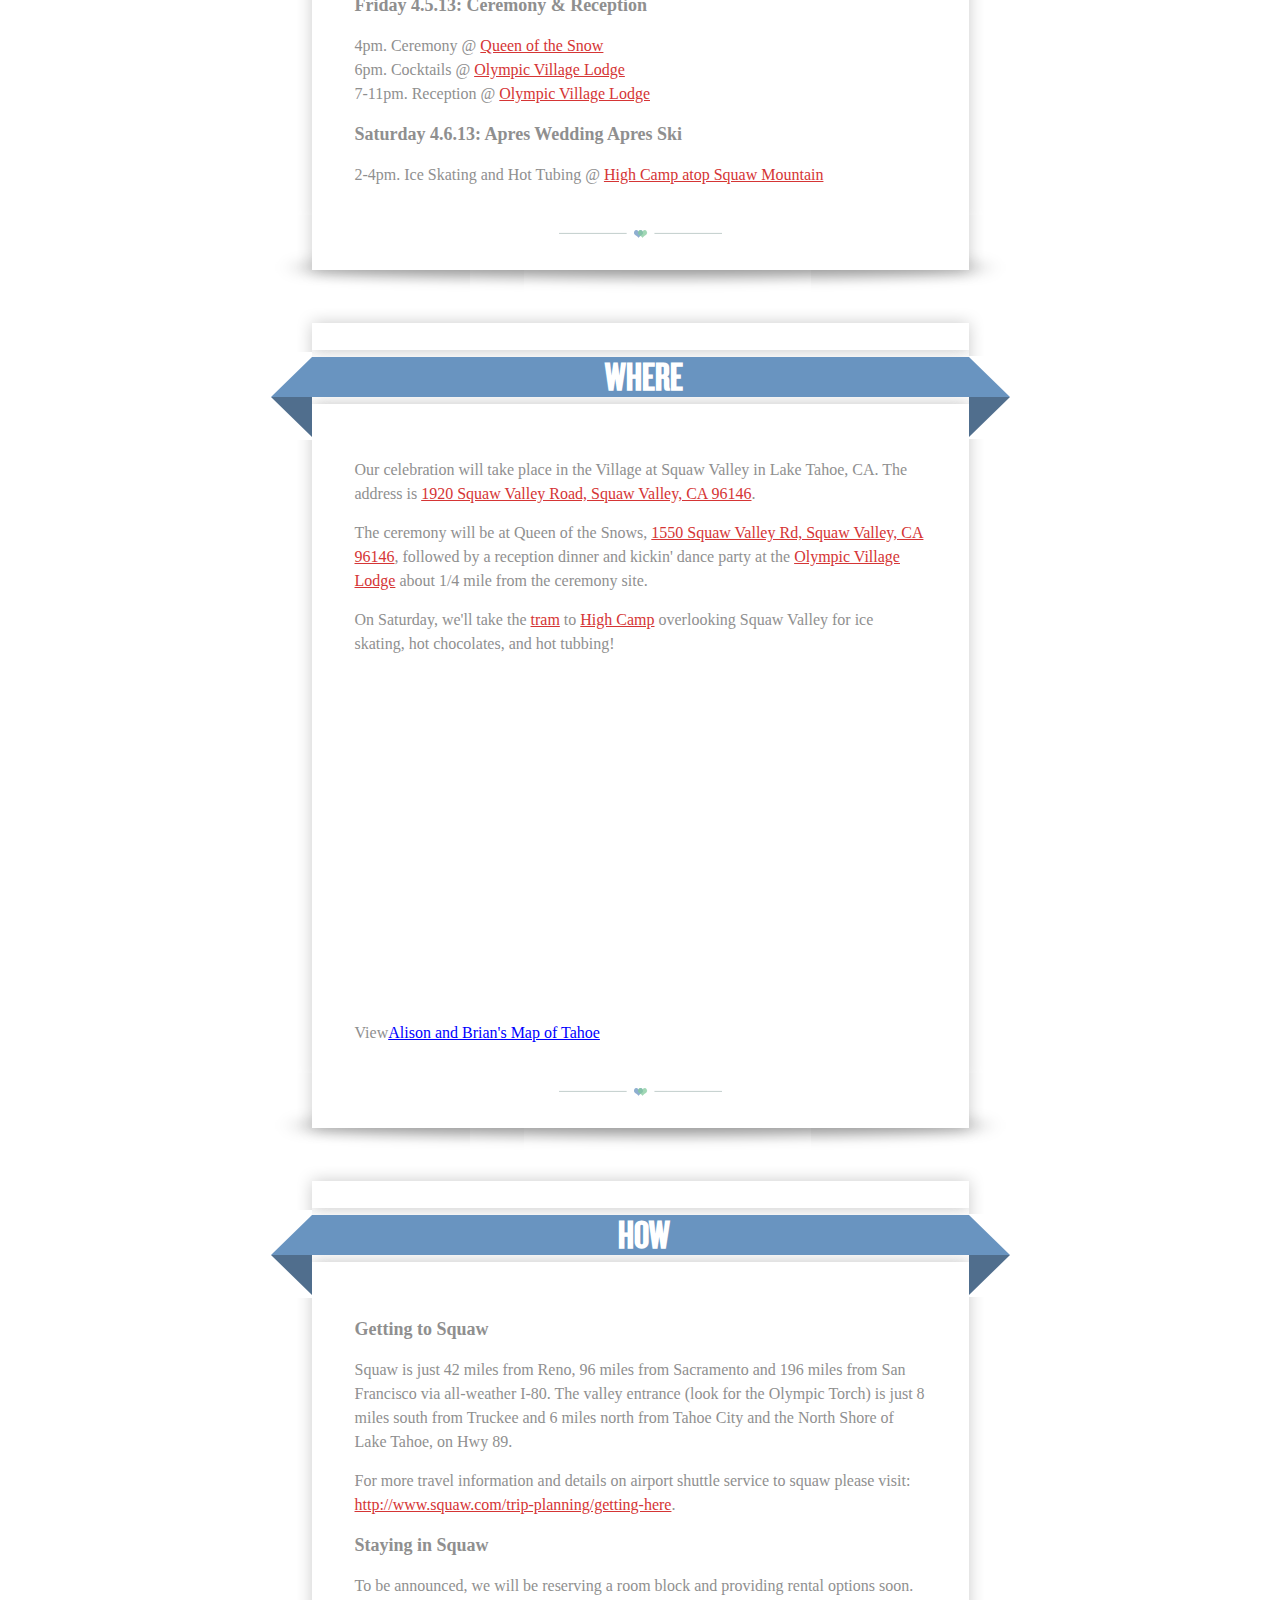
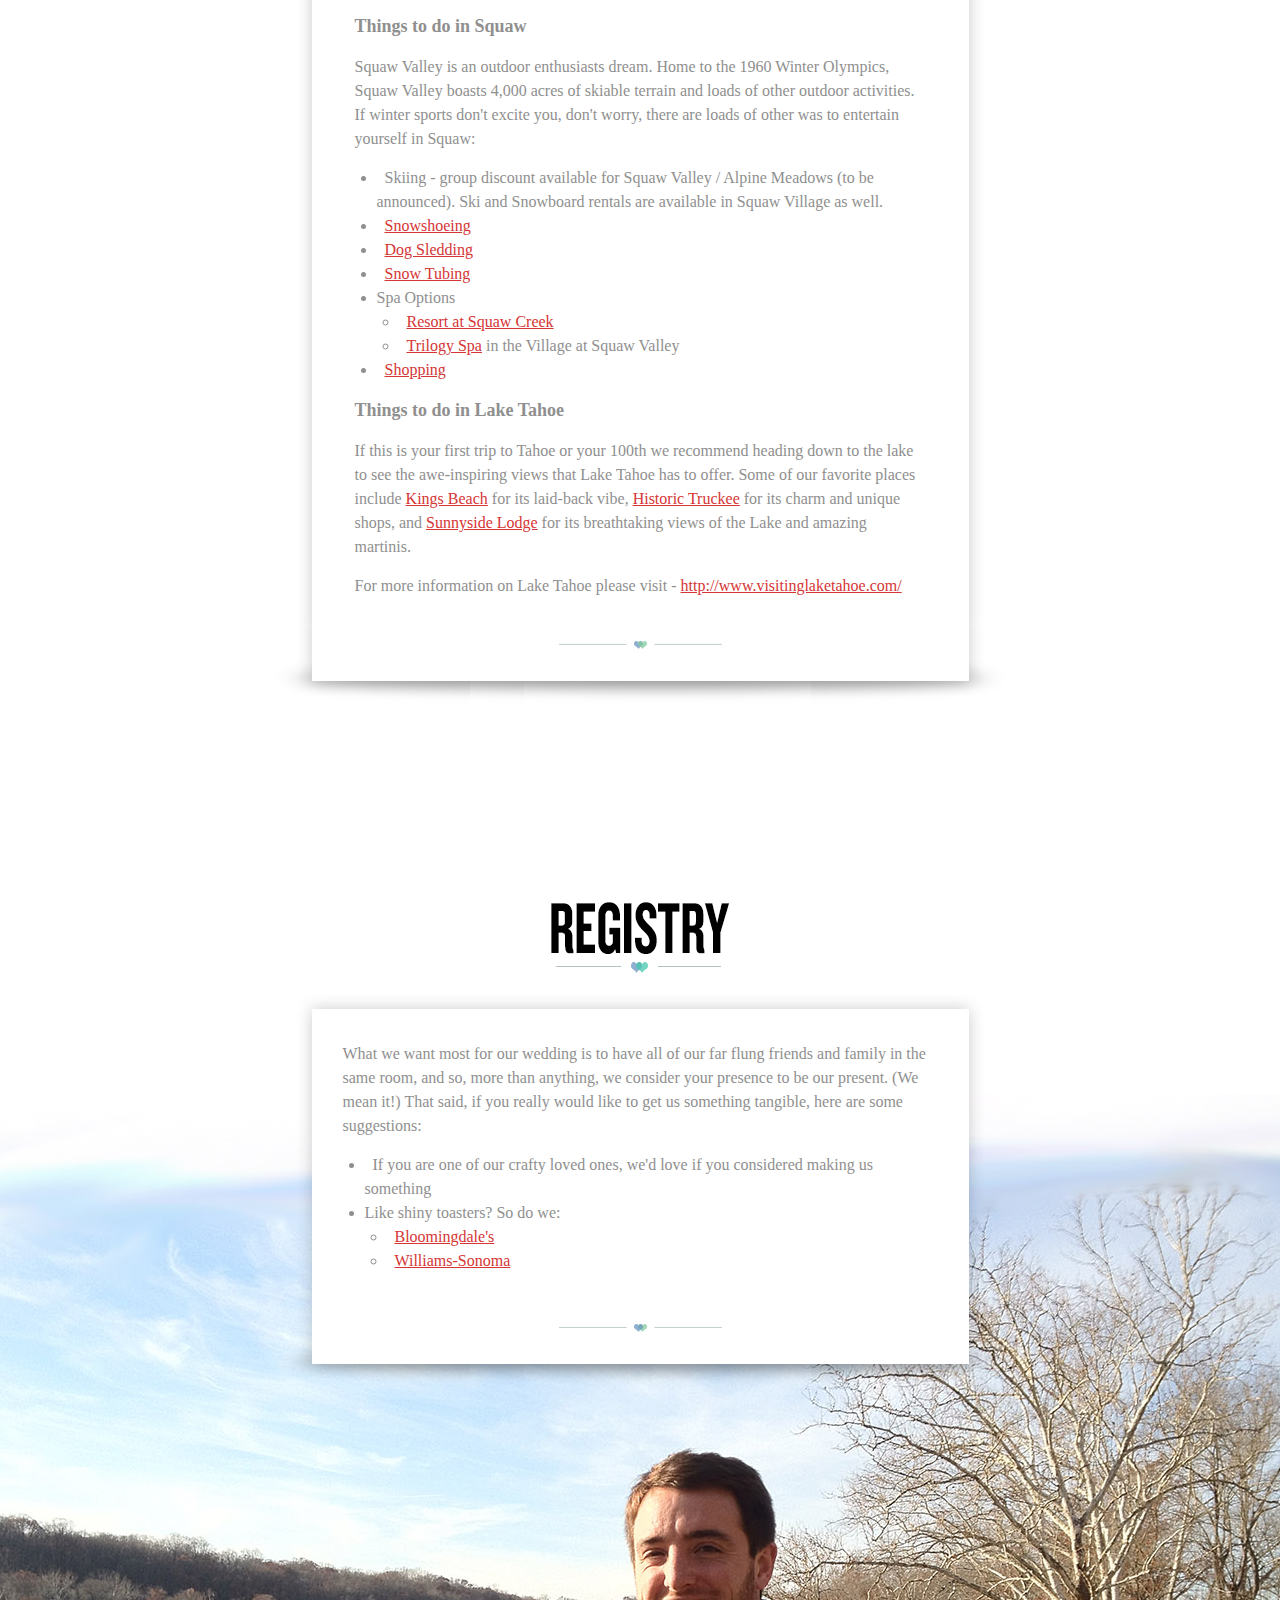
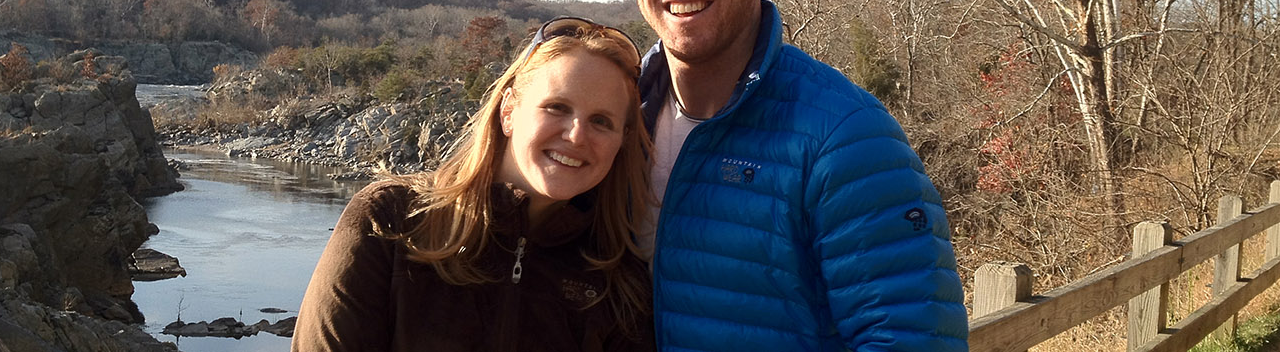
==== commit 2a591e68: "Adding video" ====
--- a/index.html
+++ b/index.html
@@ -73,6 +73,12 @@
     </div>
   </div>
   
+  <div id="section-2" class="section">
+    <div class="wrap">
+      <iframe src="//player.vimeo.com/video/91089781" width="500" height="281" frameborder="0" webkitallowfullscreen mozallowfullscreen allowfullscreen></iframe> <p><a href="http://vimeo.com/91089781">ALISON AND BRIAN APRIL 5 2013</a> from <a href="http://vimeo.com/russellbrothers">Russell Brothers</a> on <a href="https://vimeo.com">Vimeo</a>.</p>
+    </div>
+  </div>
+
   <!--PHOTOS-->
   <div id="section-3" class="section">
     <div class="wrap">
@@ -407,4 +413,4 @@
 <script type="text/javascript" src="./js/default.js"></script>
 
 
-</body></html>+</body></html>
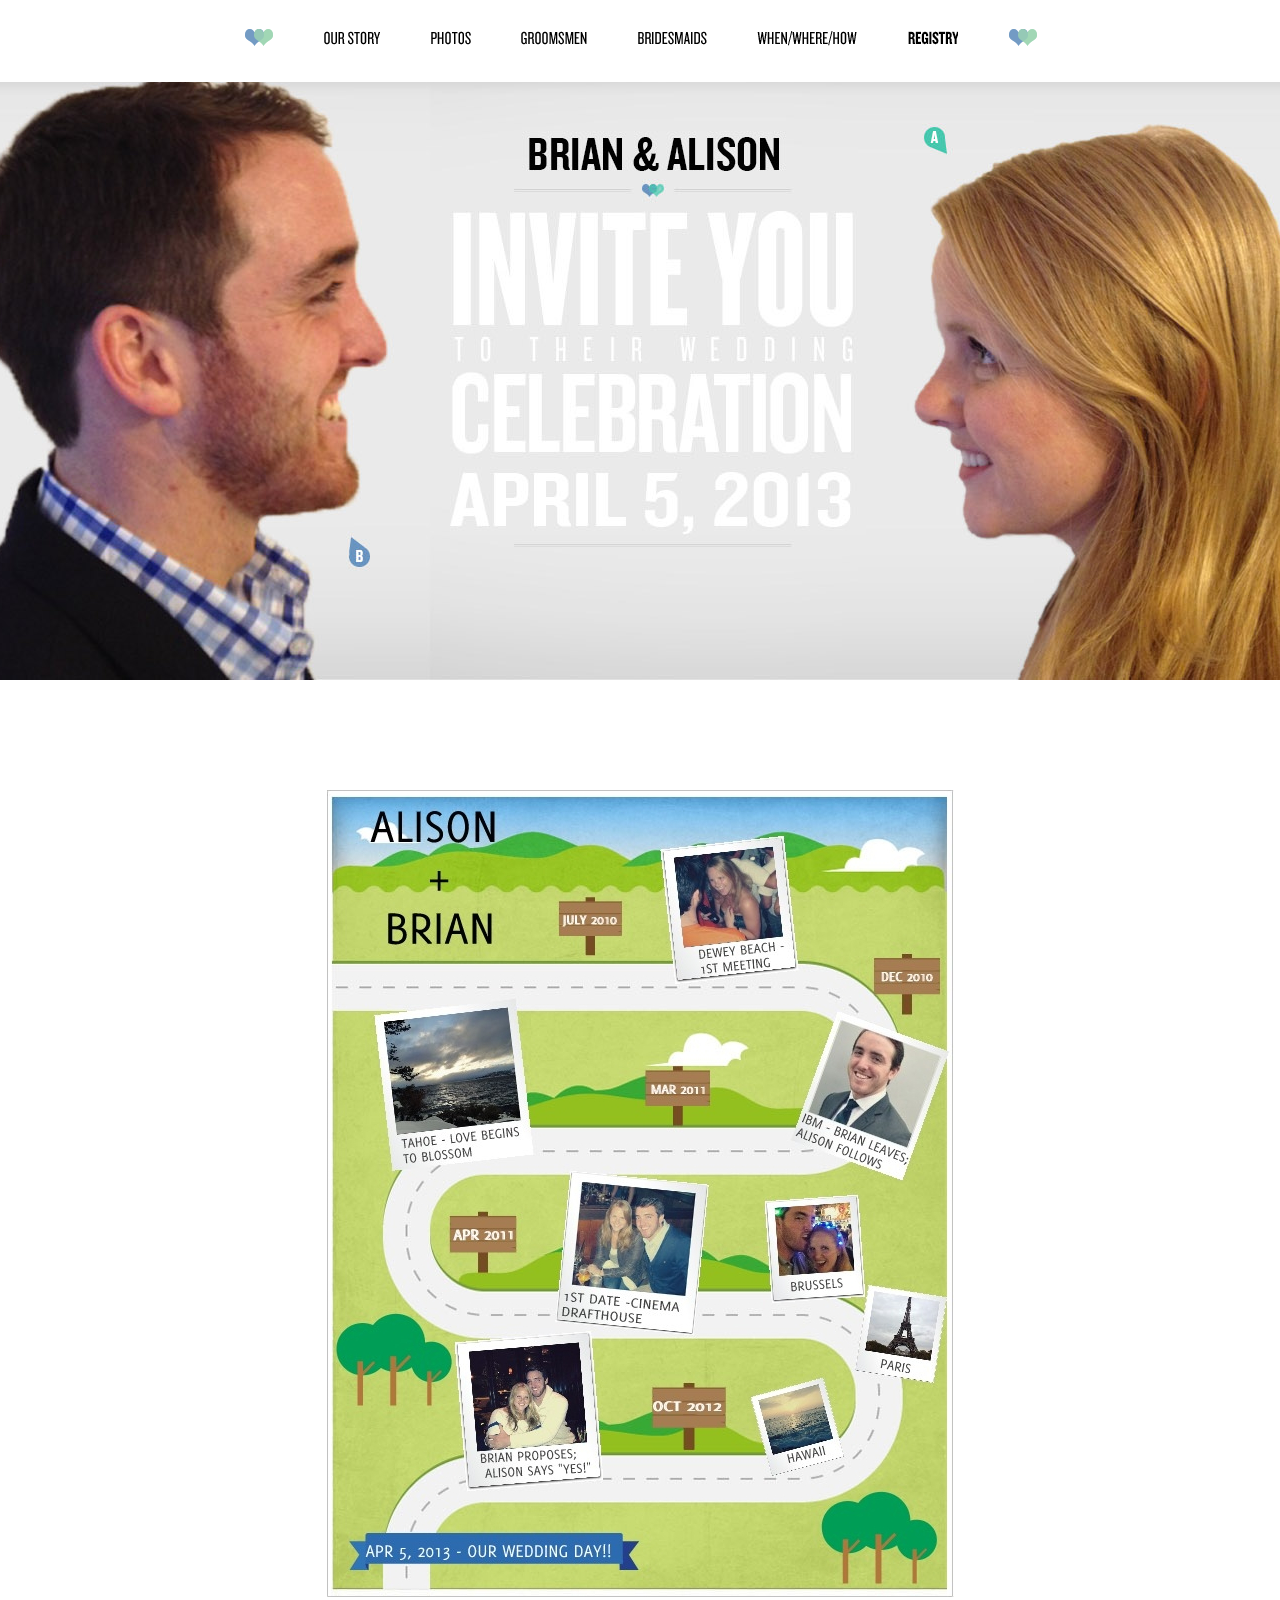
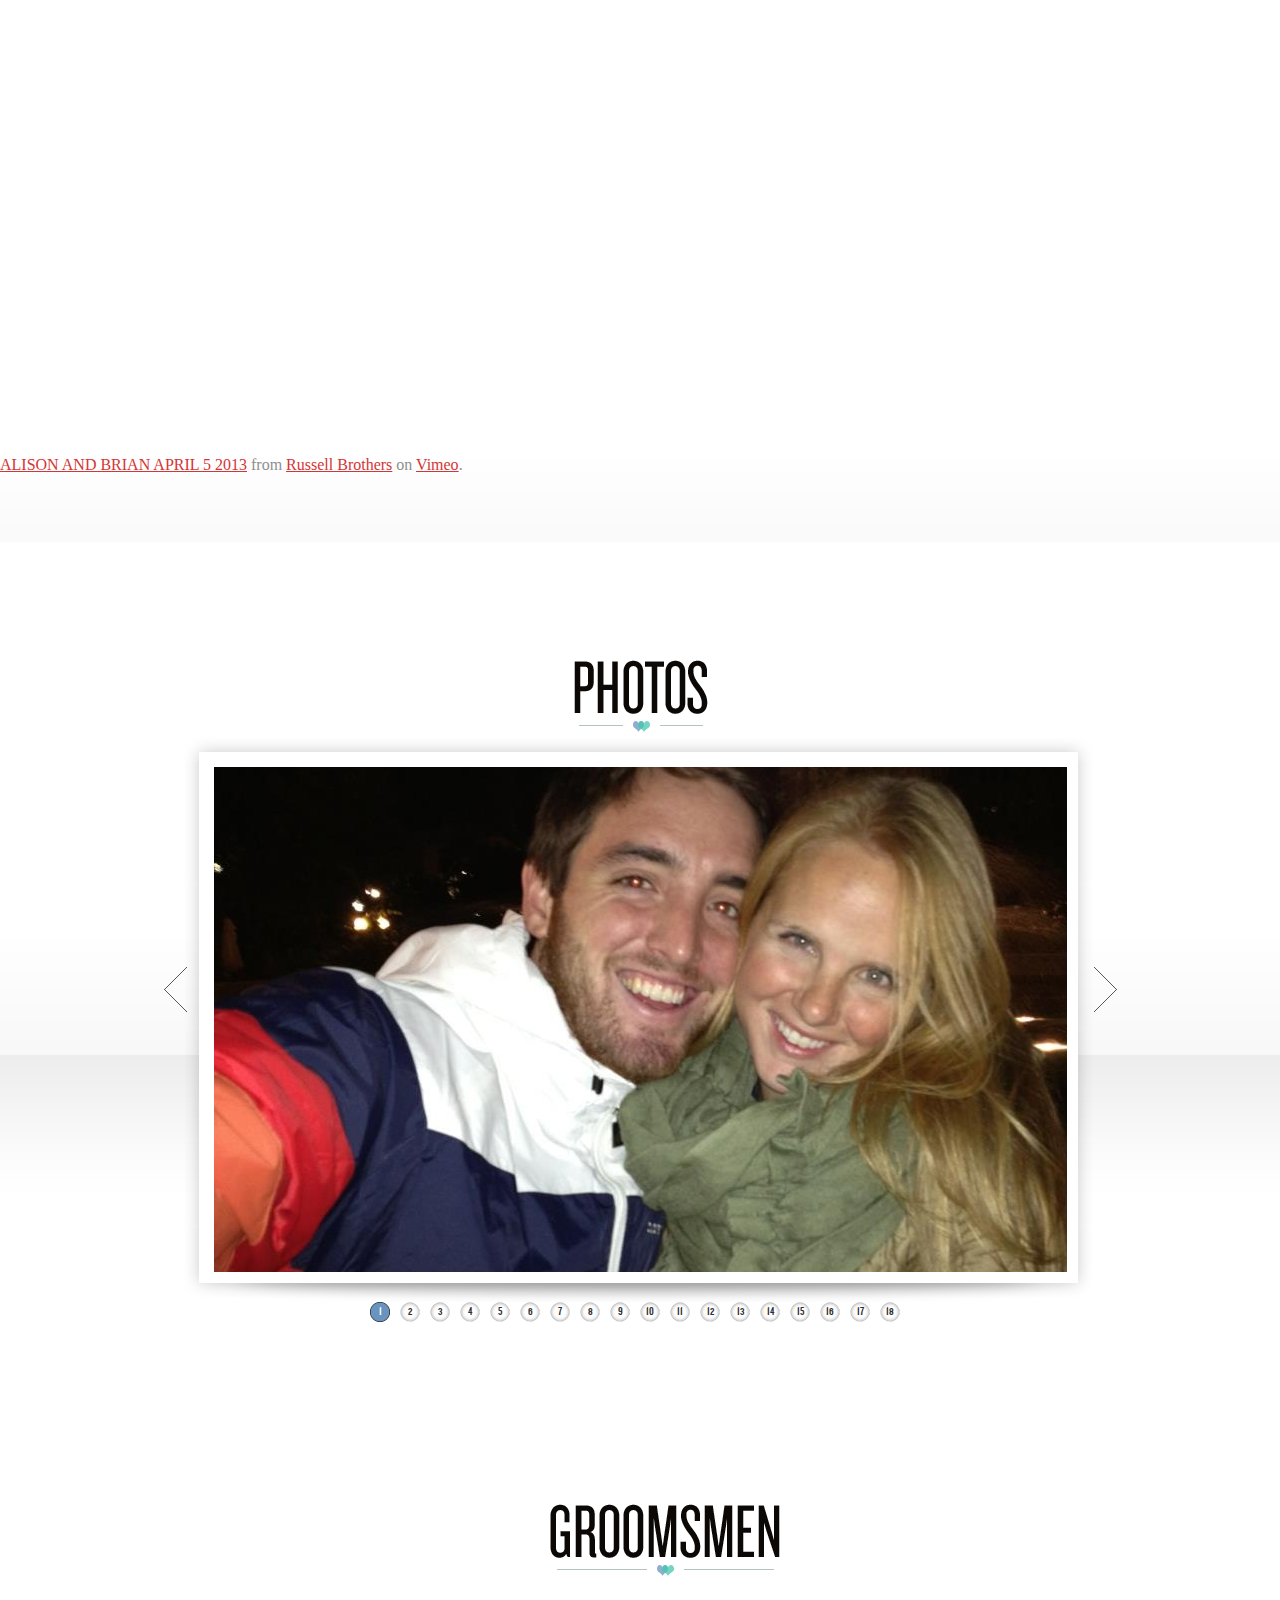
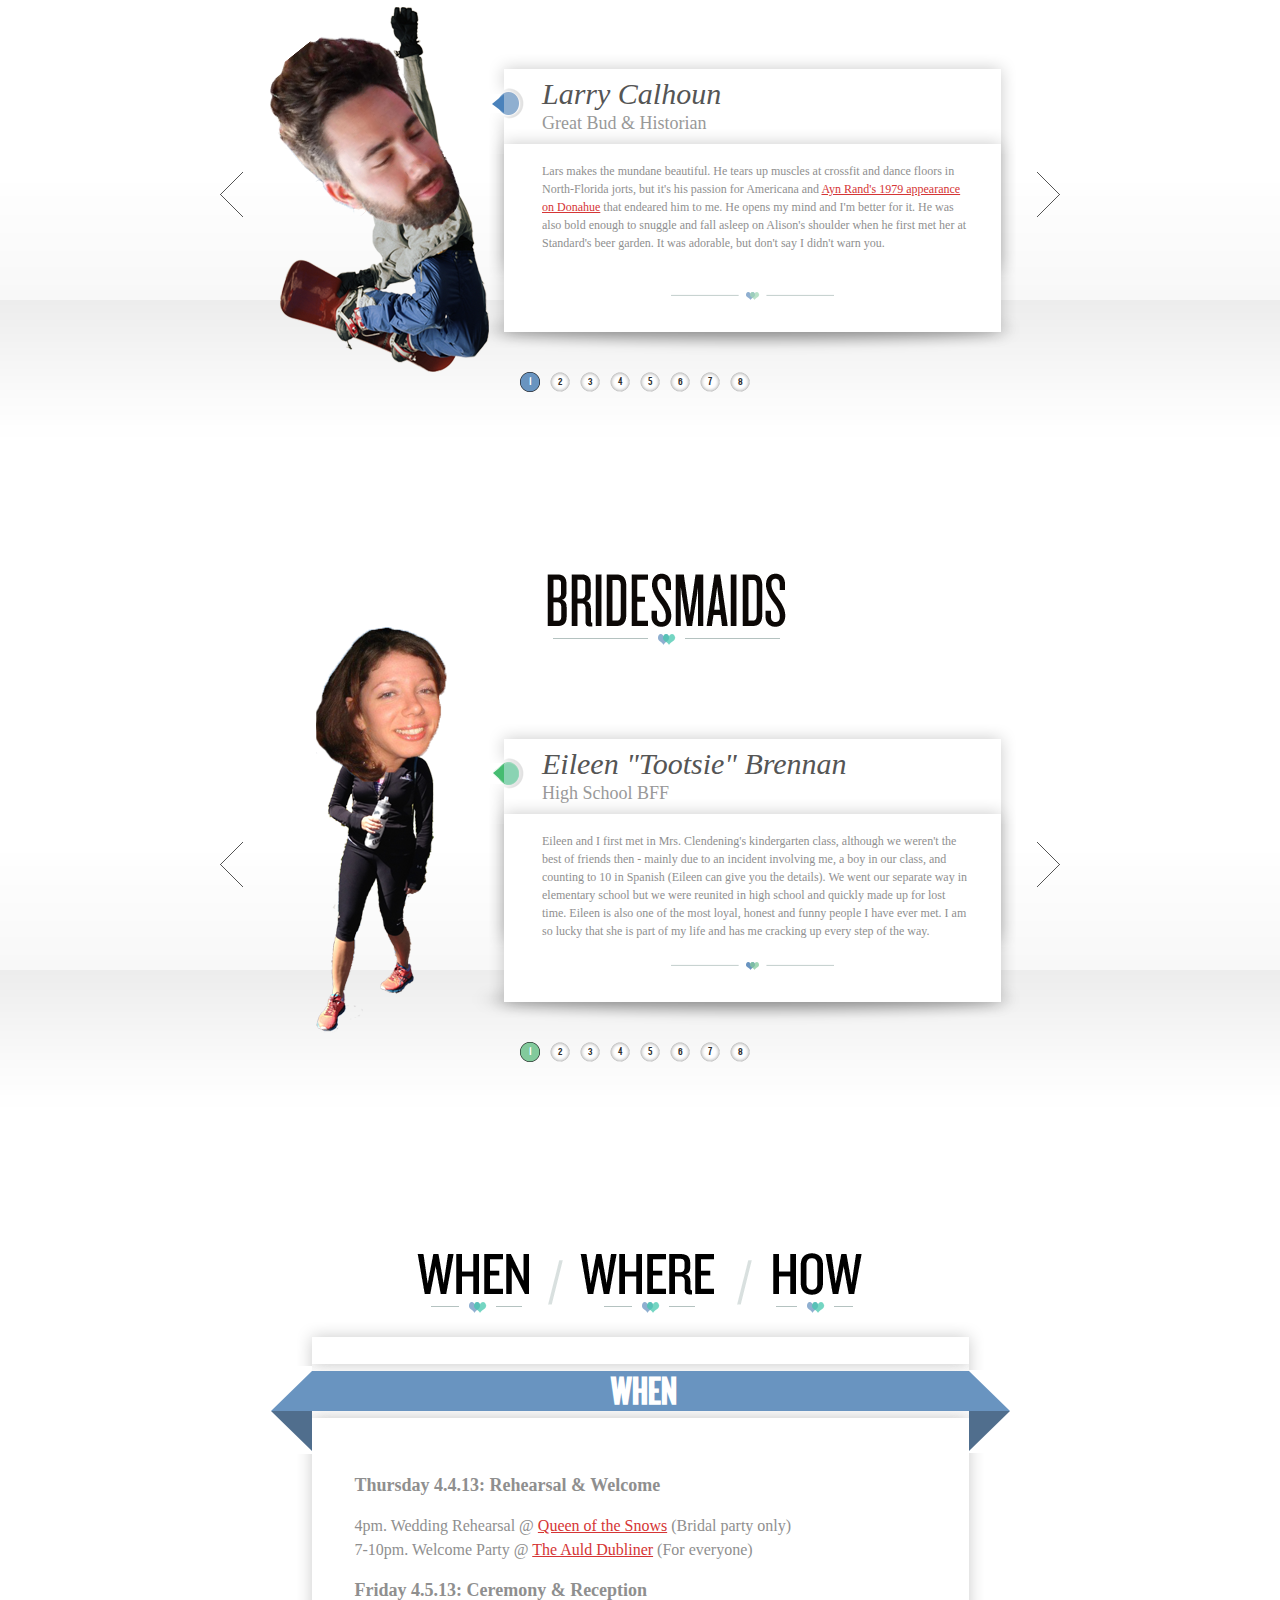
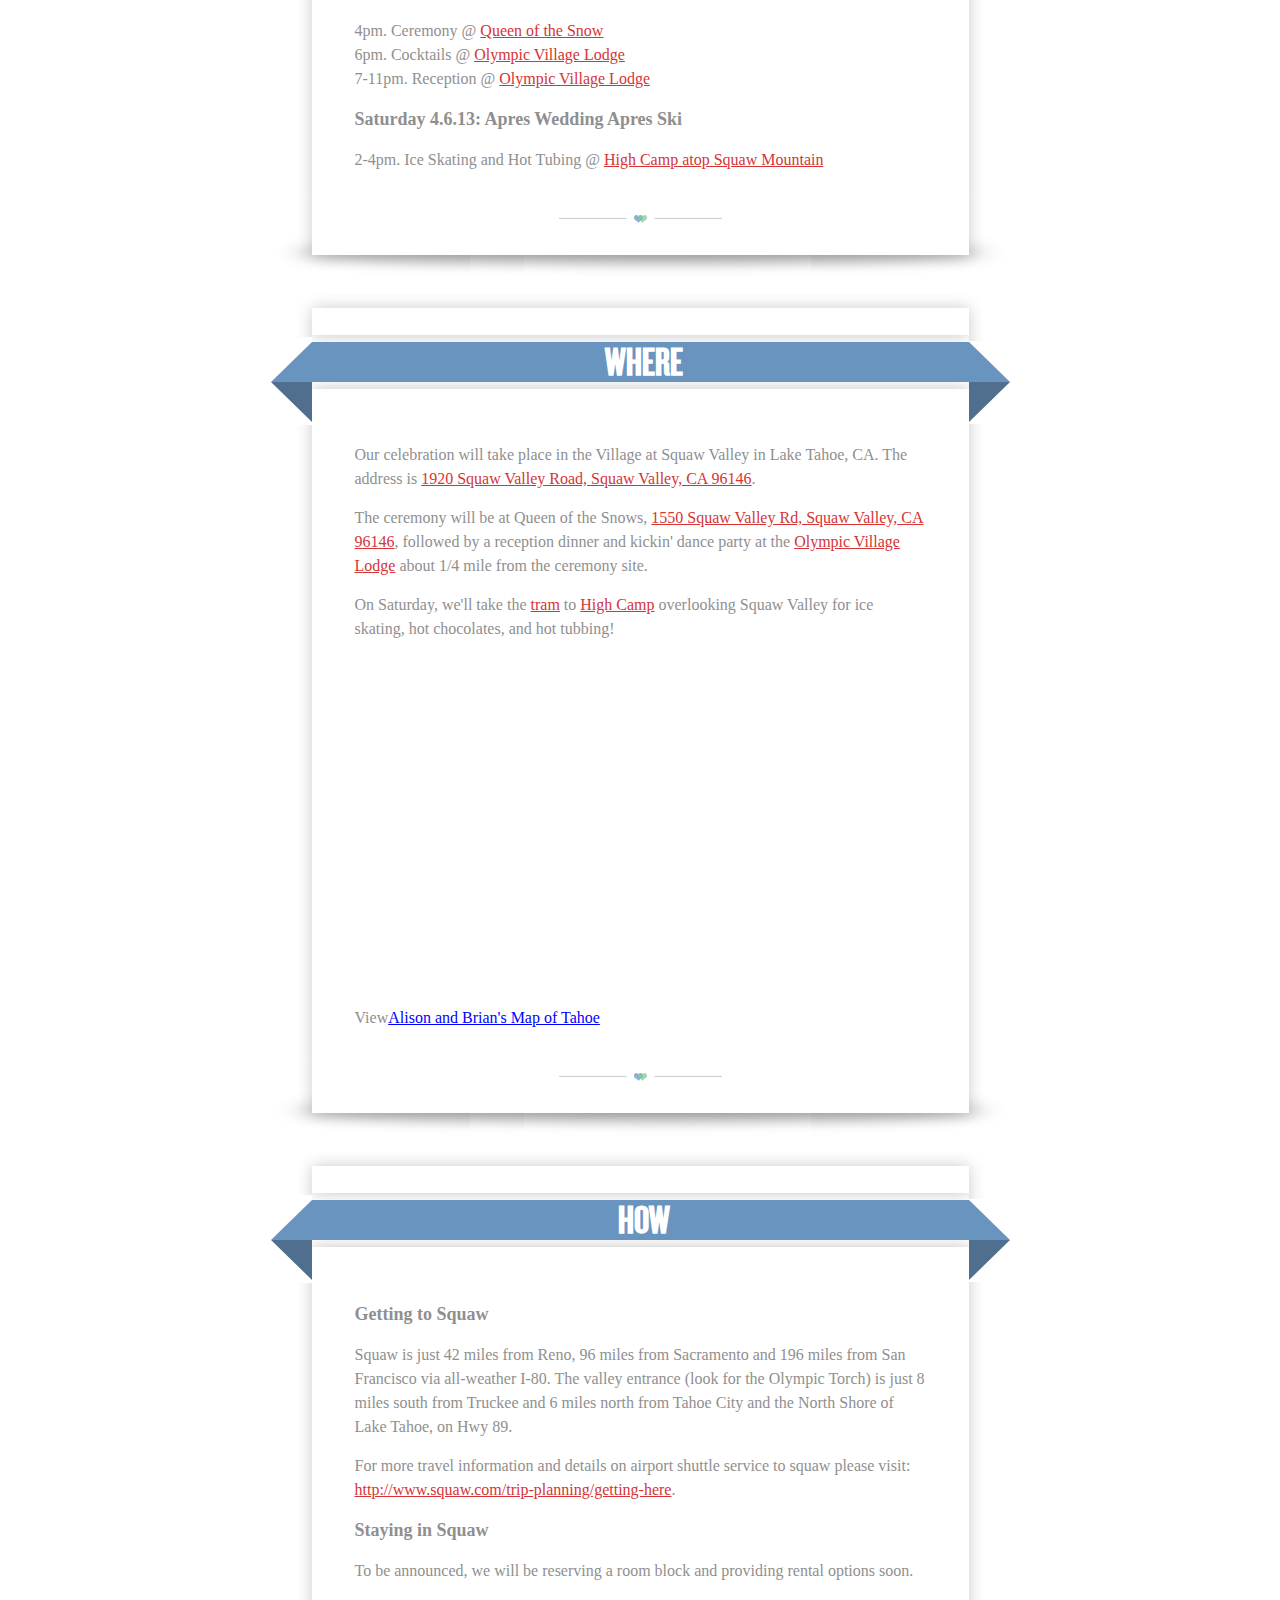
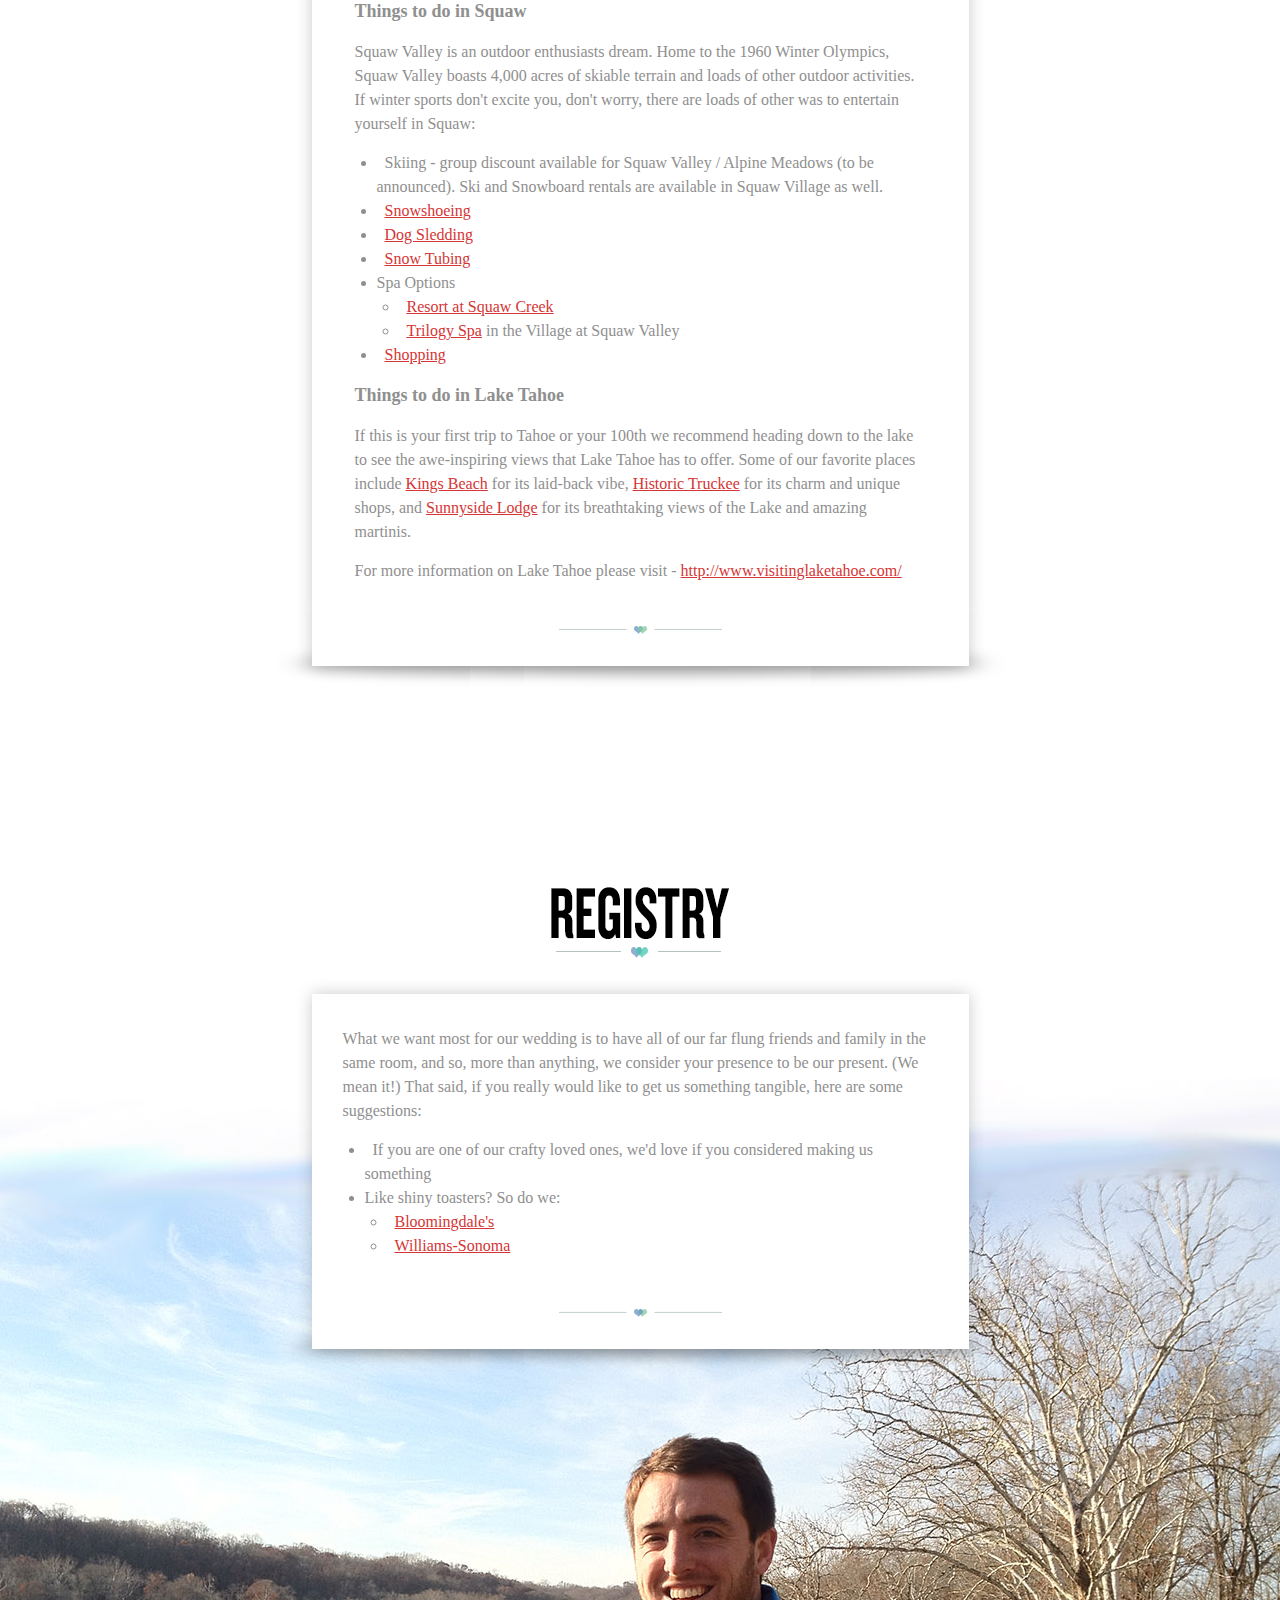
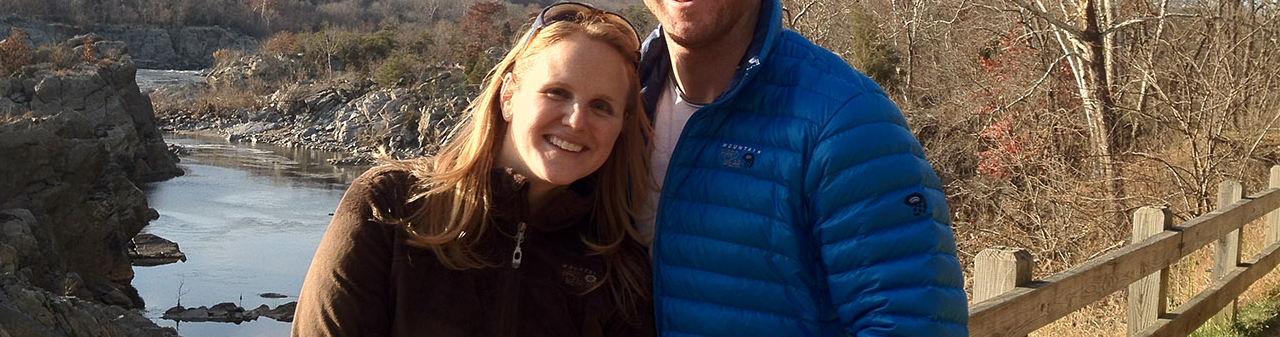
==== commit c2fae157: "Tweaked video section" ====
--- a/index.html
+++ b/index.html
@@ -73,10 +73,8 @@
     </div>
   </div>
   
-  <div id="section-2" class="section">
-    <div class="wrap">
+  <div class="section">
       <iframe src="//player.vimeo.com/video/91089781" width="500" height="281" frameborder="0" webkitallowfullscreen mozallowfullscreen allowfullscreen></iframe> <p><a href="http://vimeo.com/91089781">ALISON AND BRIAN APRIL 5 2013</a> from <a href="http://vimeo.com/russellbrothers">Russell Brothers</a> on <a href="https://vimeo.com">Vimeo</a>.</p>
-    </div>
   </div>
 
   <!--PHOTOS-->
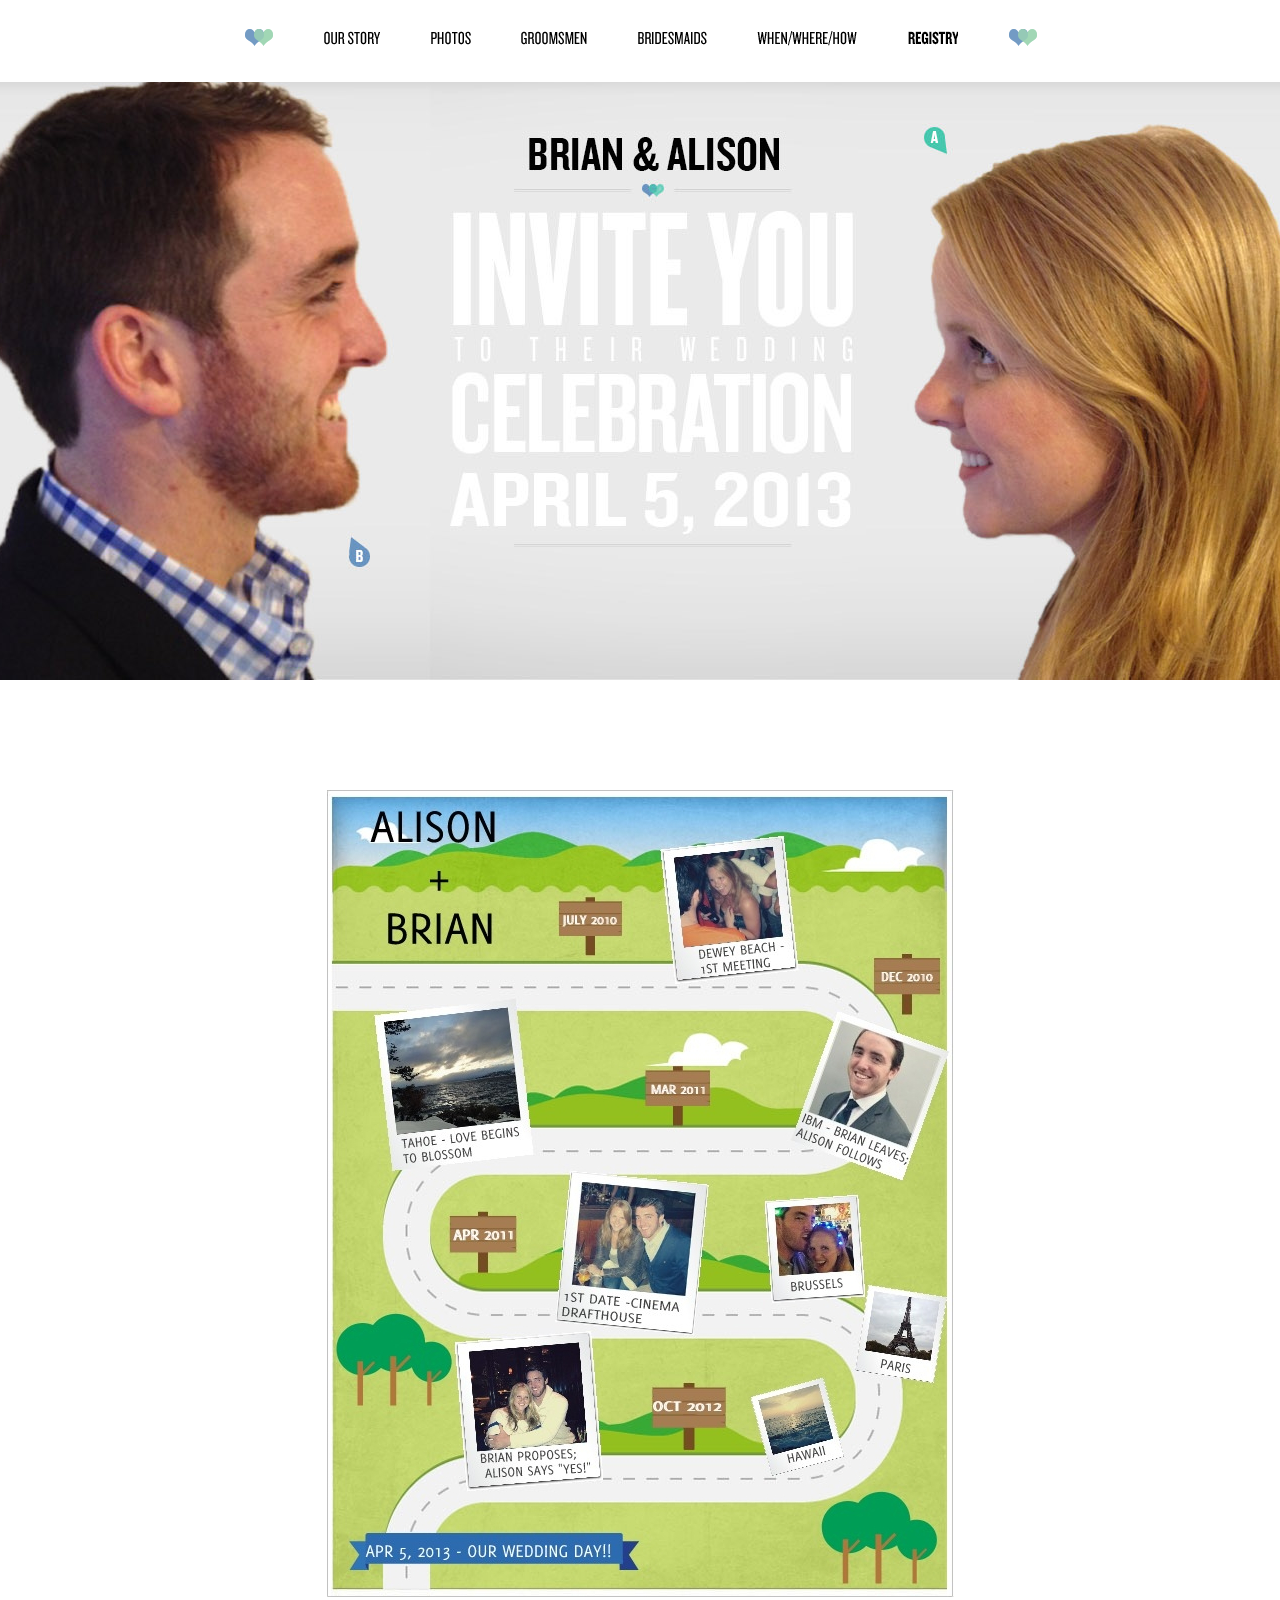
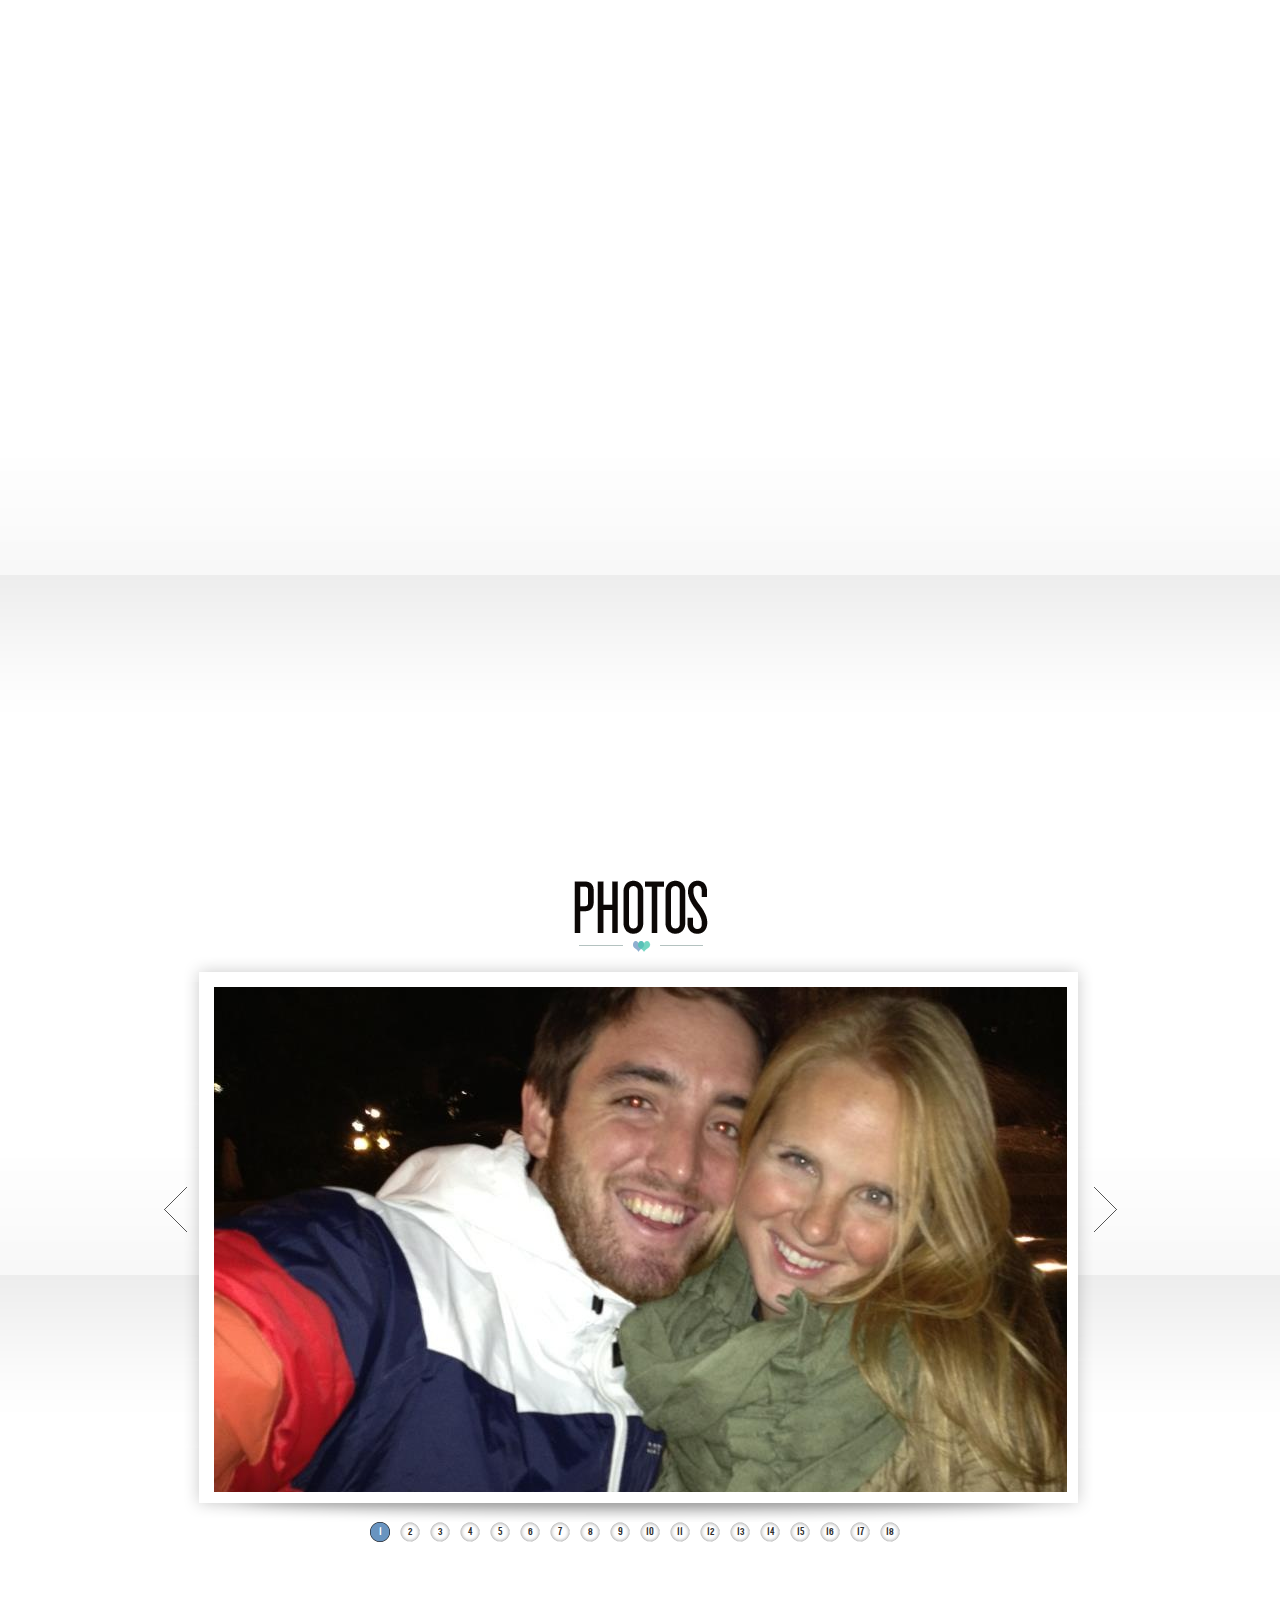
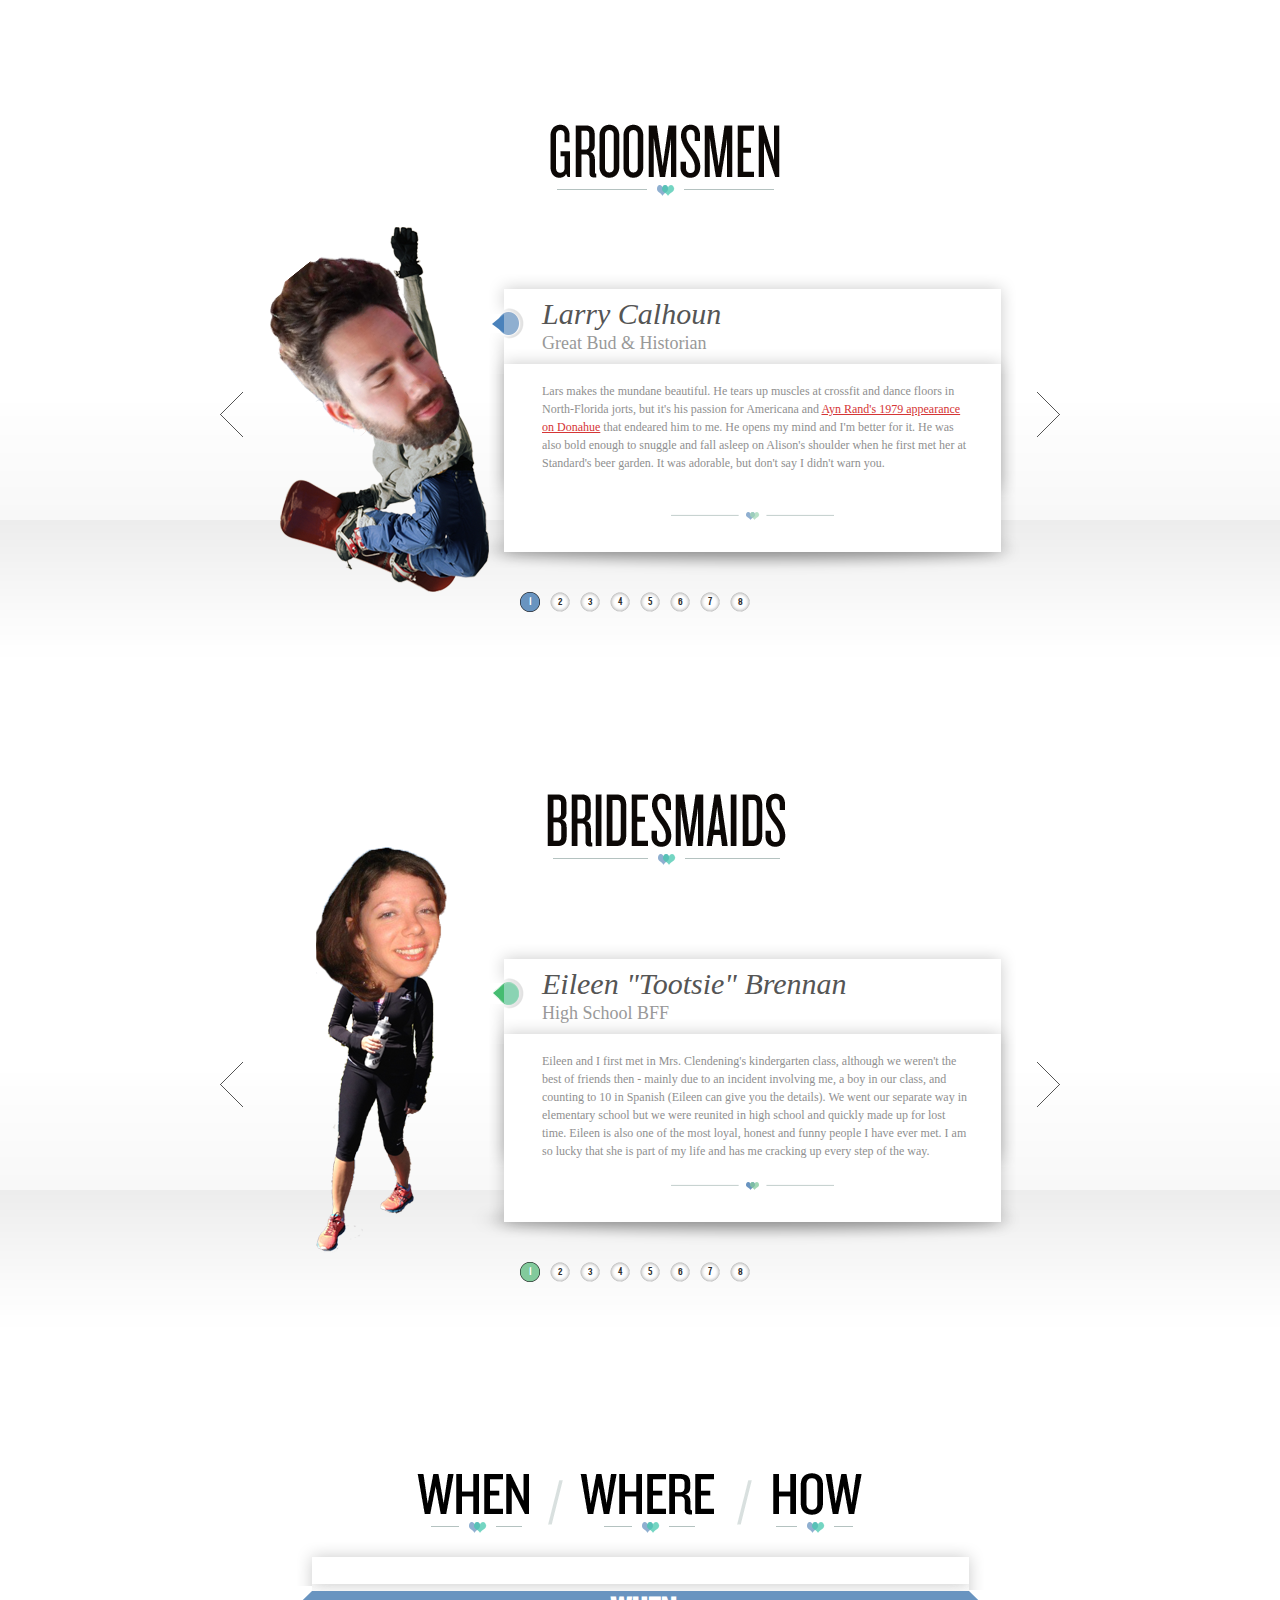
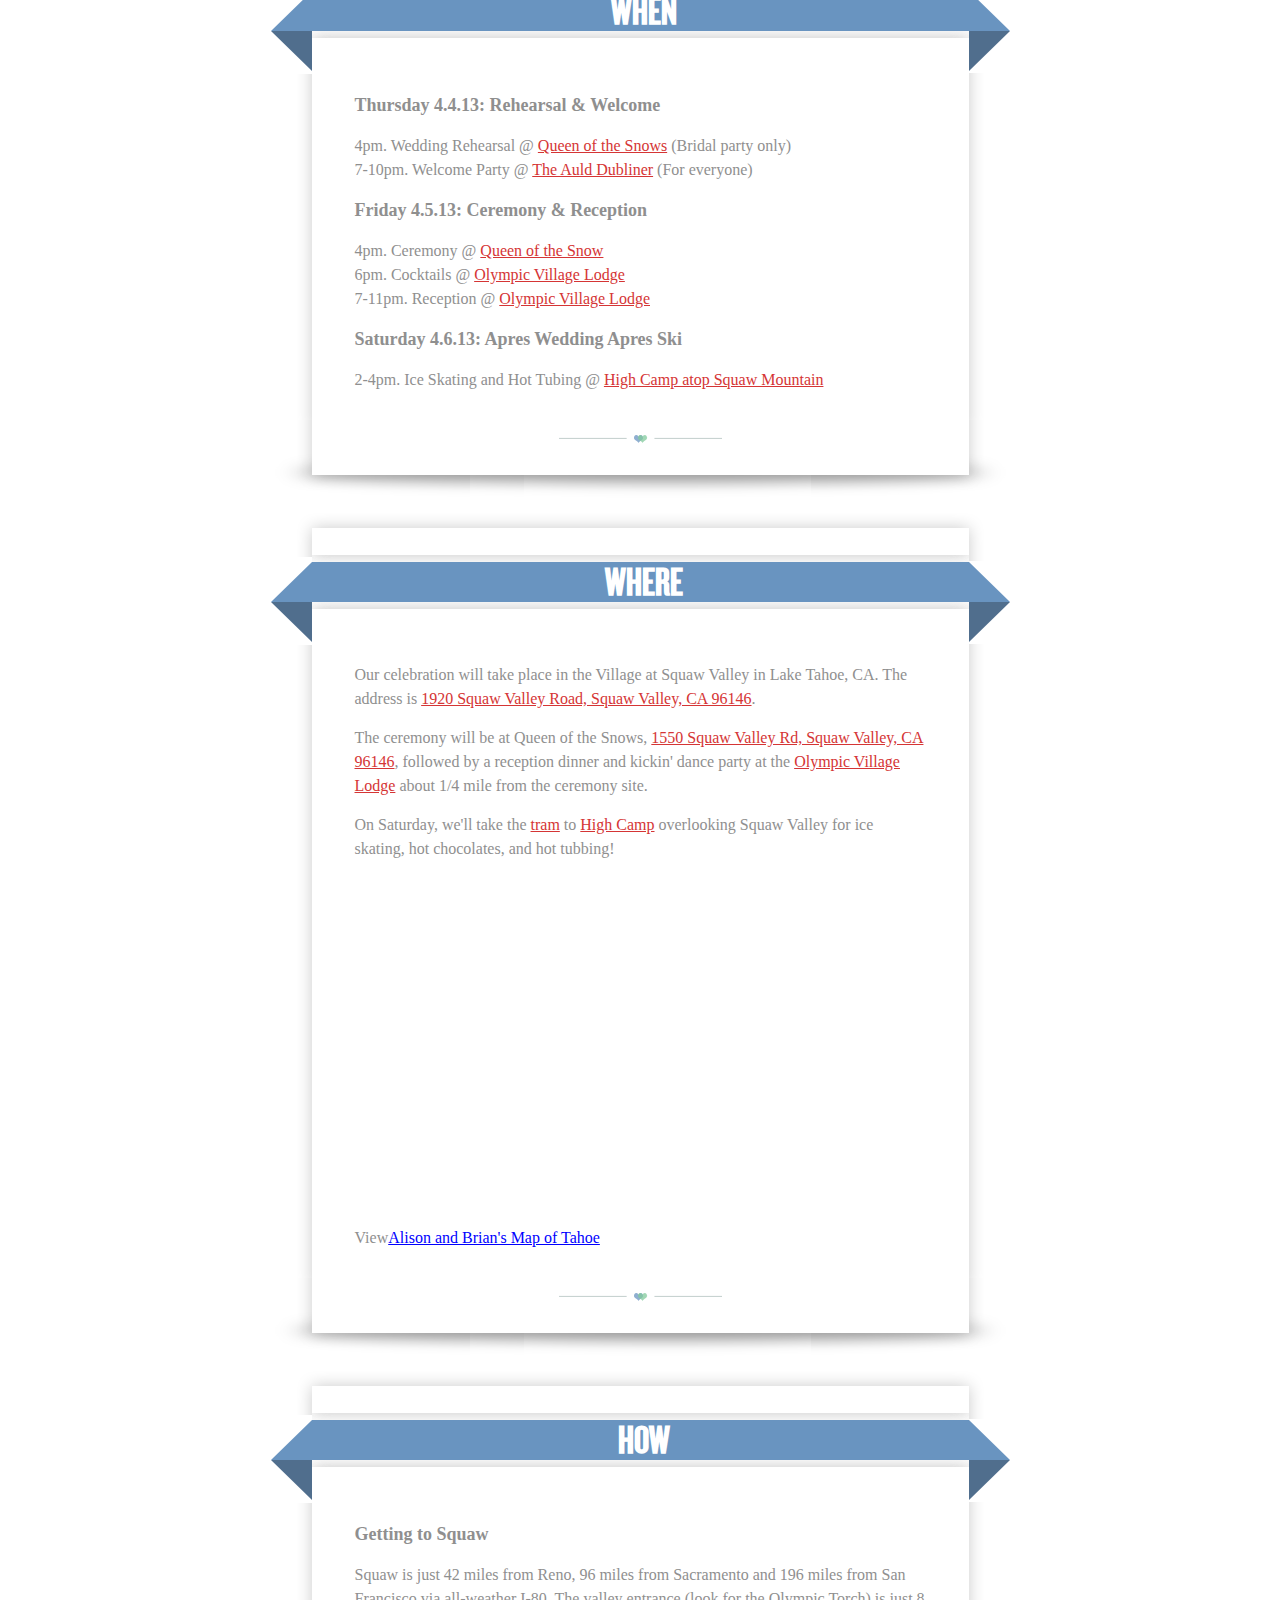
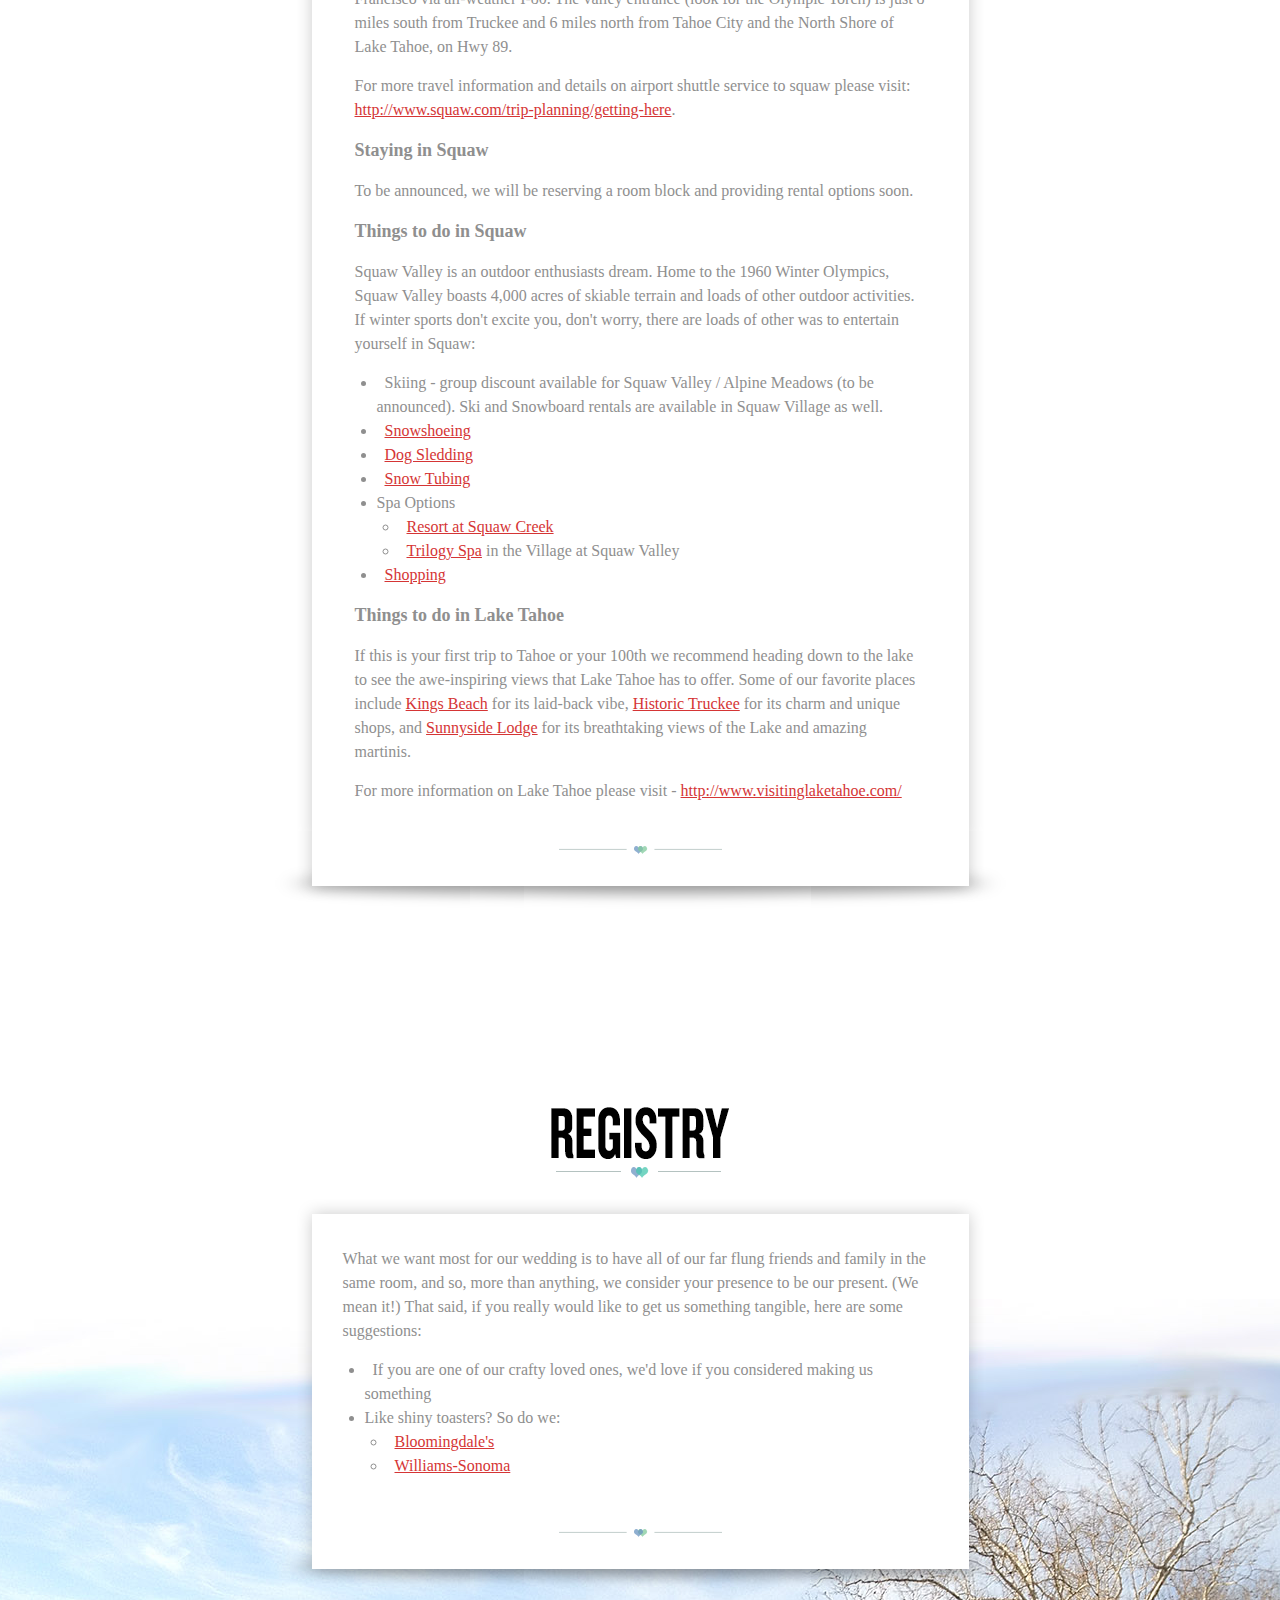
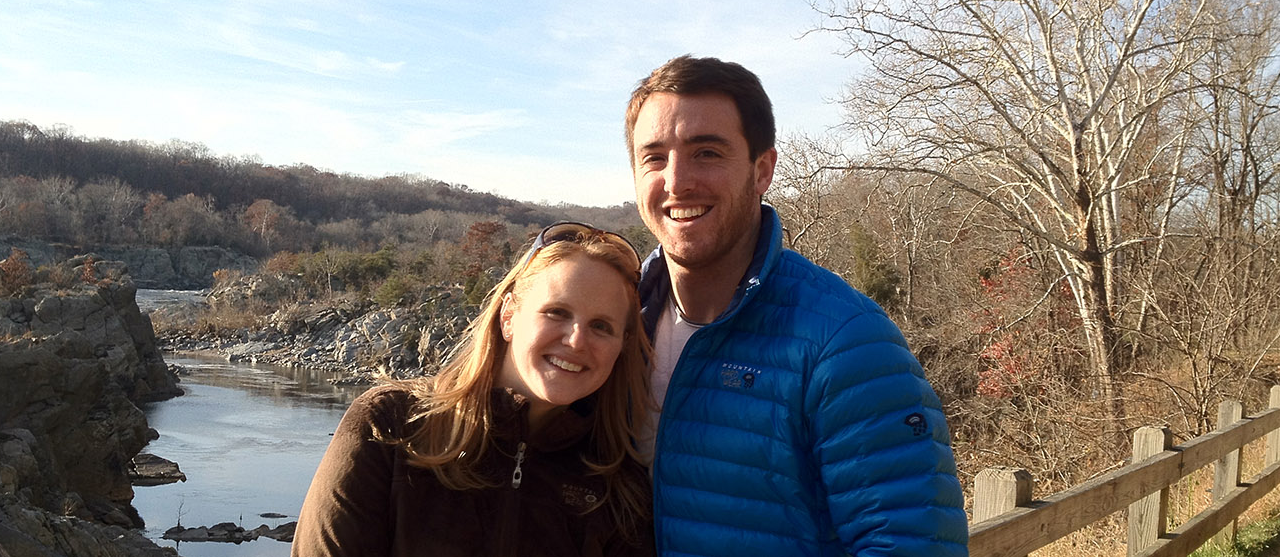
==== commit eea28acf: "Removed text from vimeo" ====
--- a/index.html
+++ b/index.html
@@ -74,7 +74,7 @@
   </div>
   
   <div class="section">
-      <iframe src="//player.vimeo.com/video/91089781" width="500" height="281" frameborder="0" webkitallowfullscreen mozallowfullscreen allowfullscreen></iframe> <p><a href="http://vimeo.com/91089781">ALISON AND BRIAN APRIL 5 2013</a> from <a href="http://vimeo.com/russellbrothers">Russell Brothers</a> on <a href="https://vimeo.com">Vimeo</a>.</p>
+    <iframe src="//player.vimeo.com/video/91089781" width="960" height="540" frameborder="0" webkitallowfullscreen mozallowfullscreen allowfullscreen></iframe>
   </div>
 
   <!--PHOTOS-->
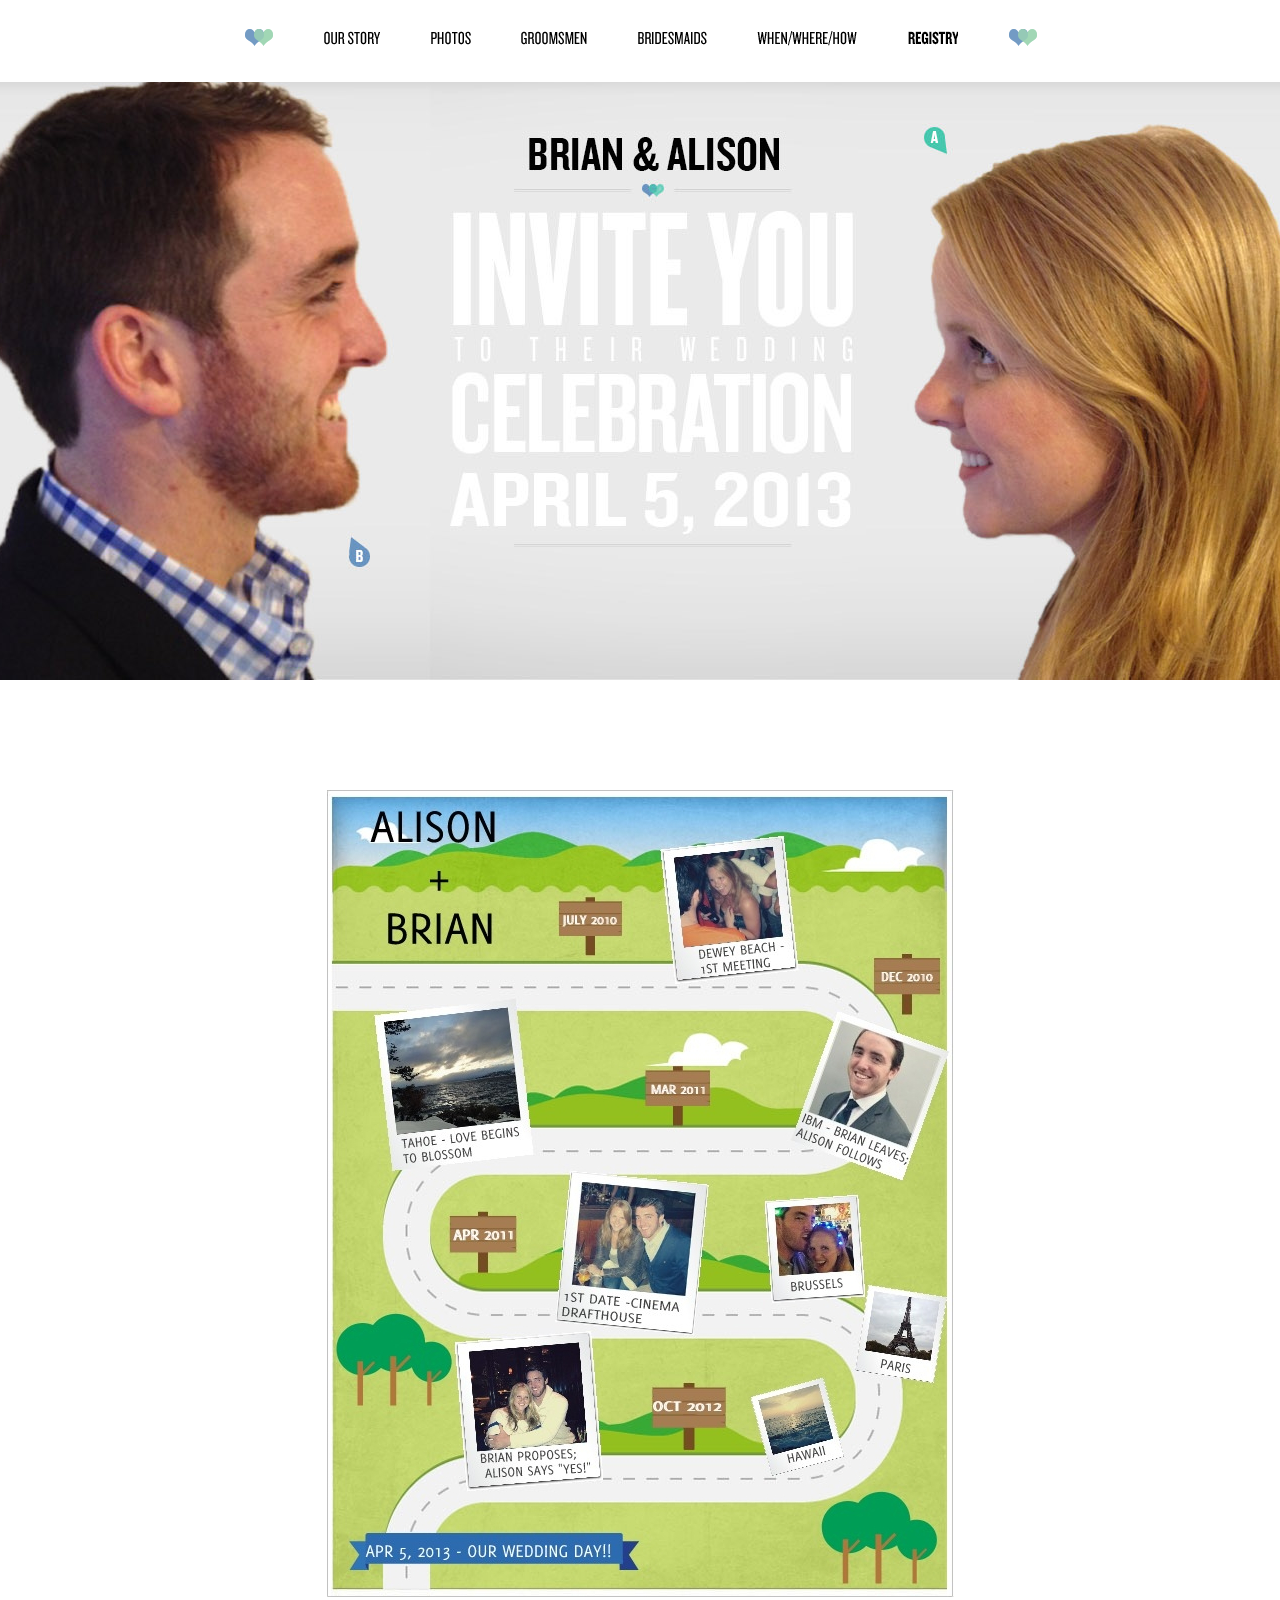
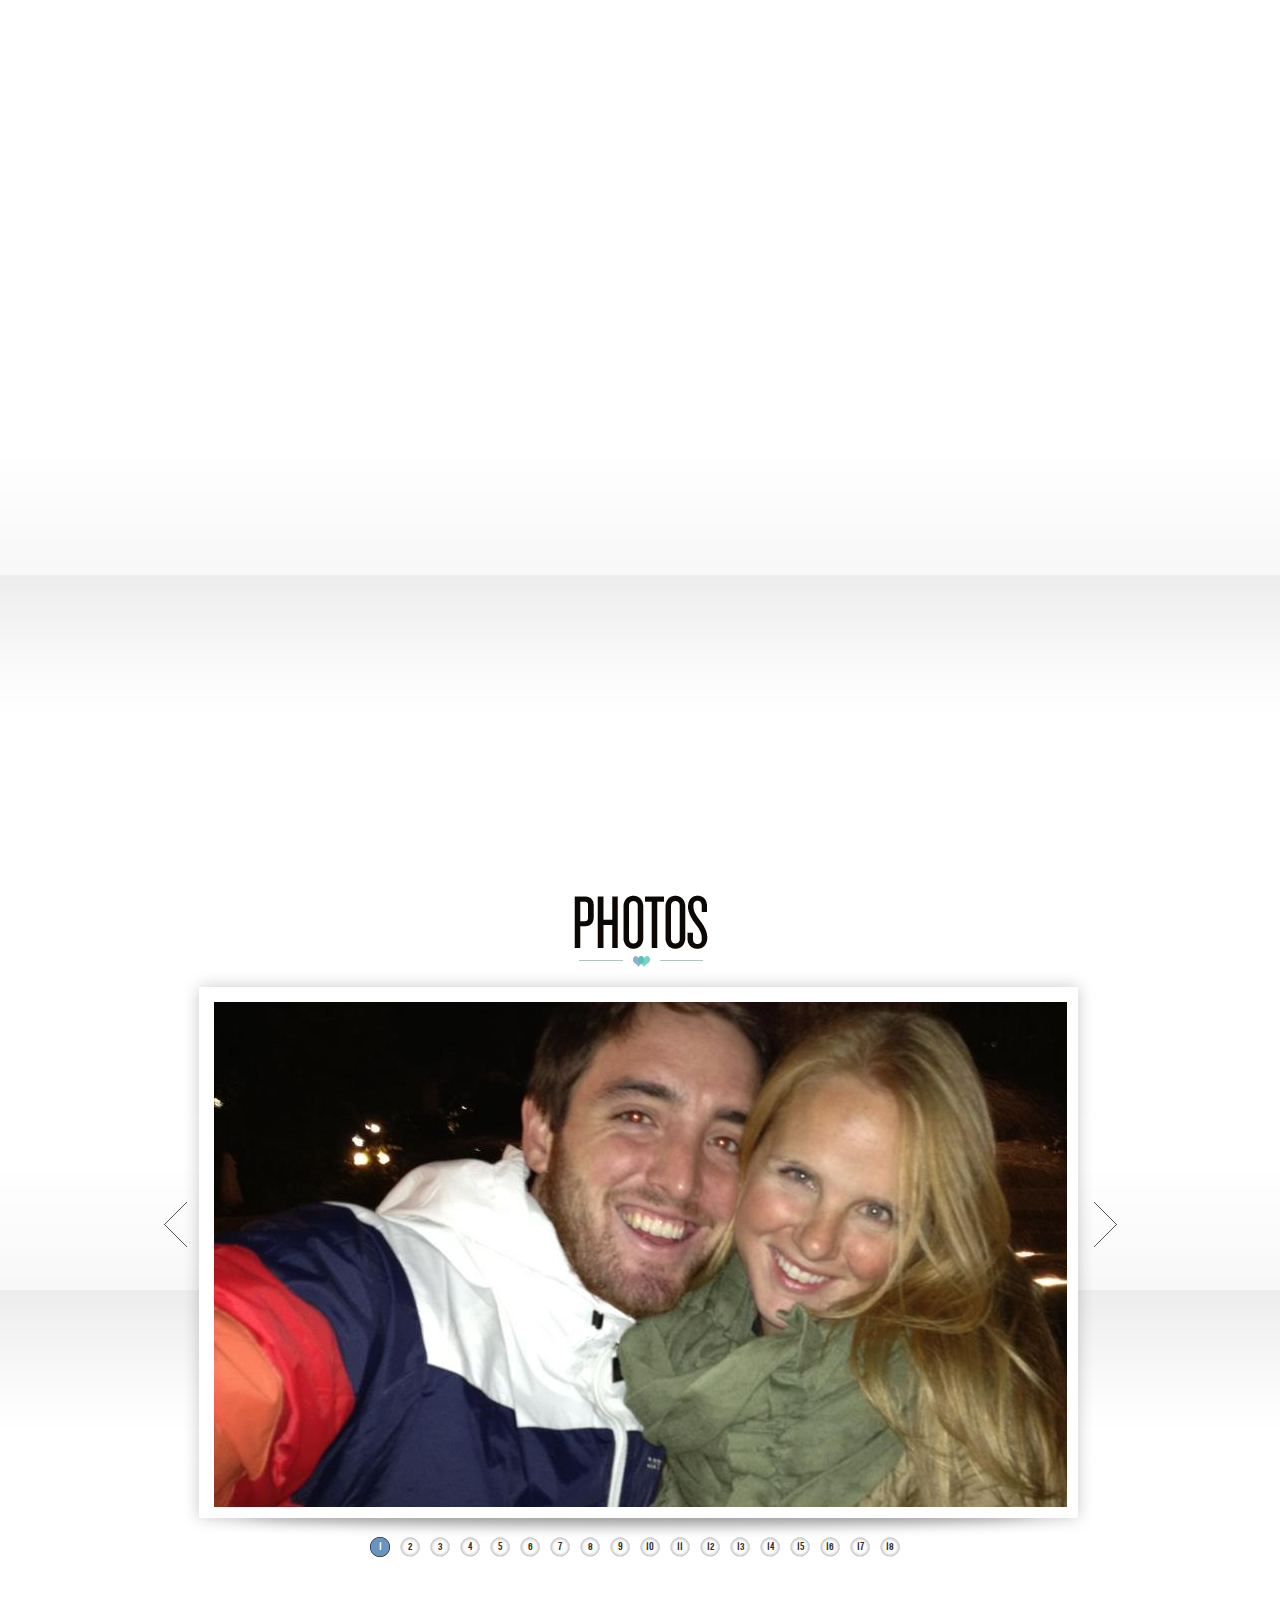
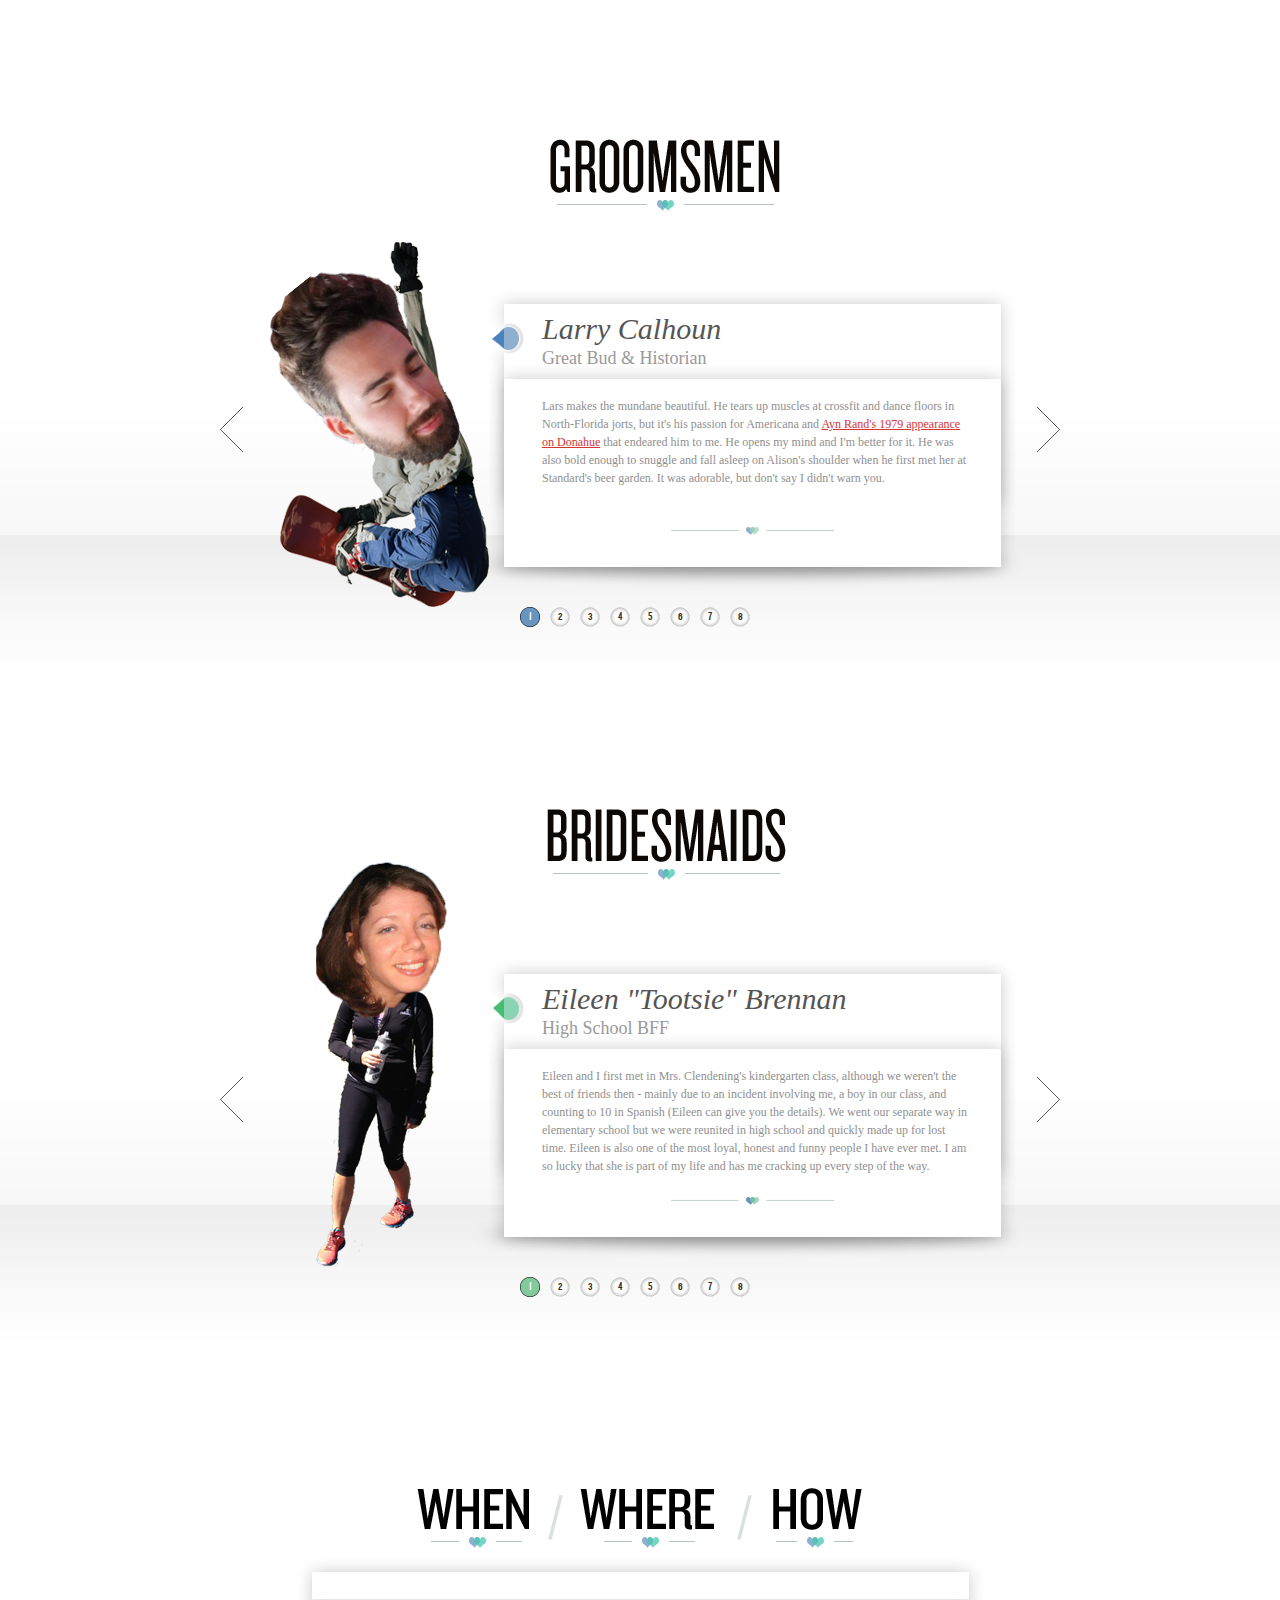
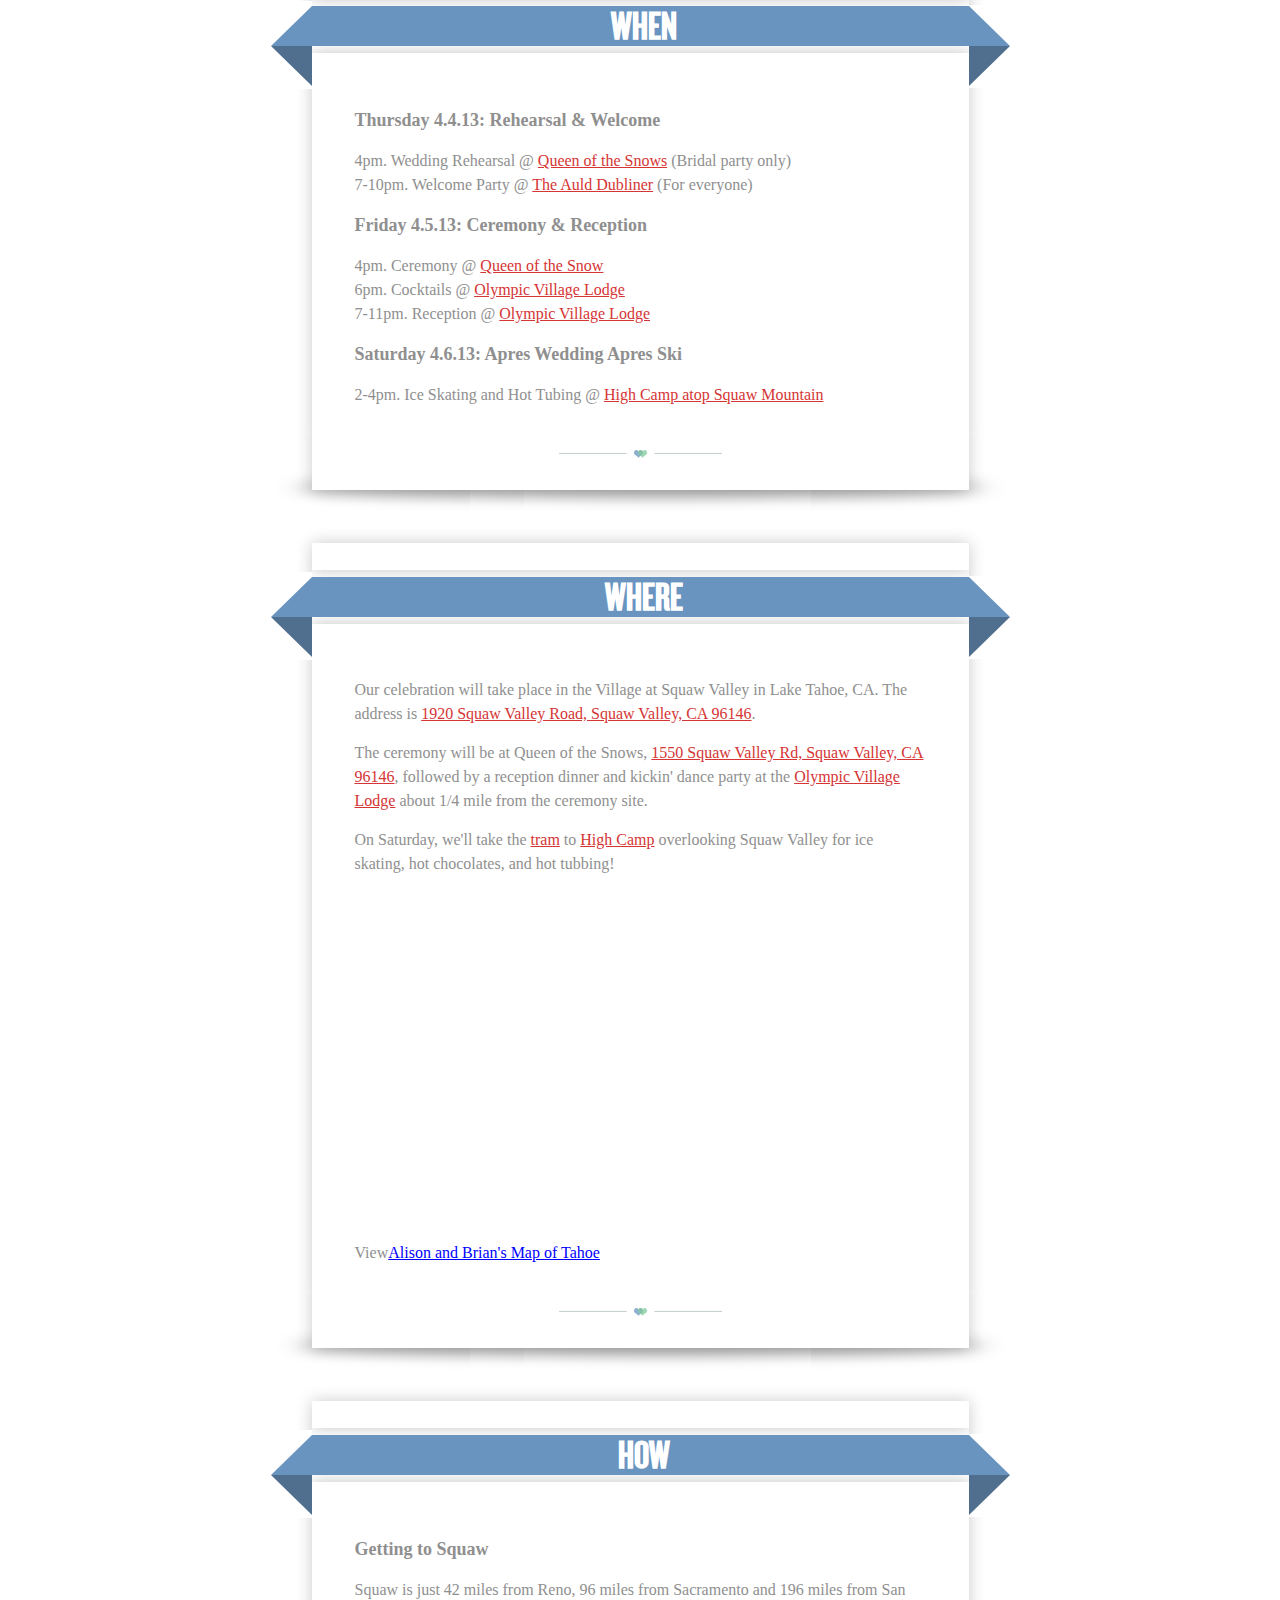
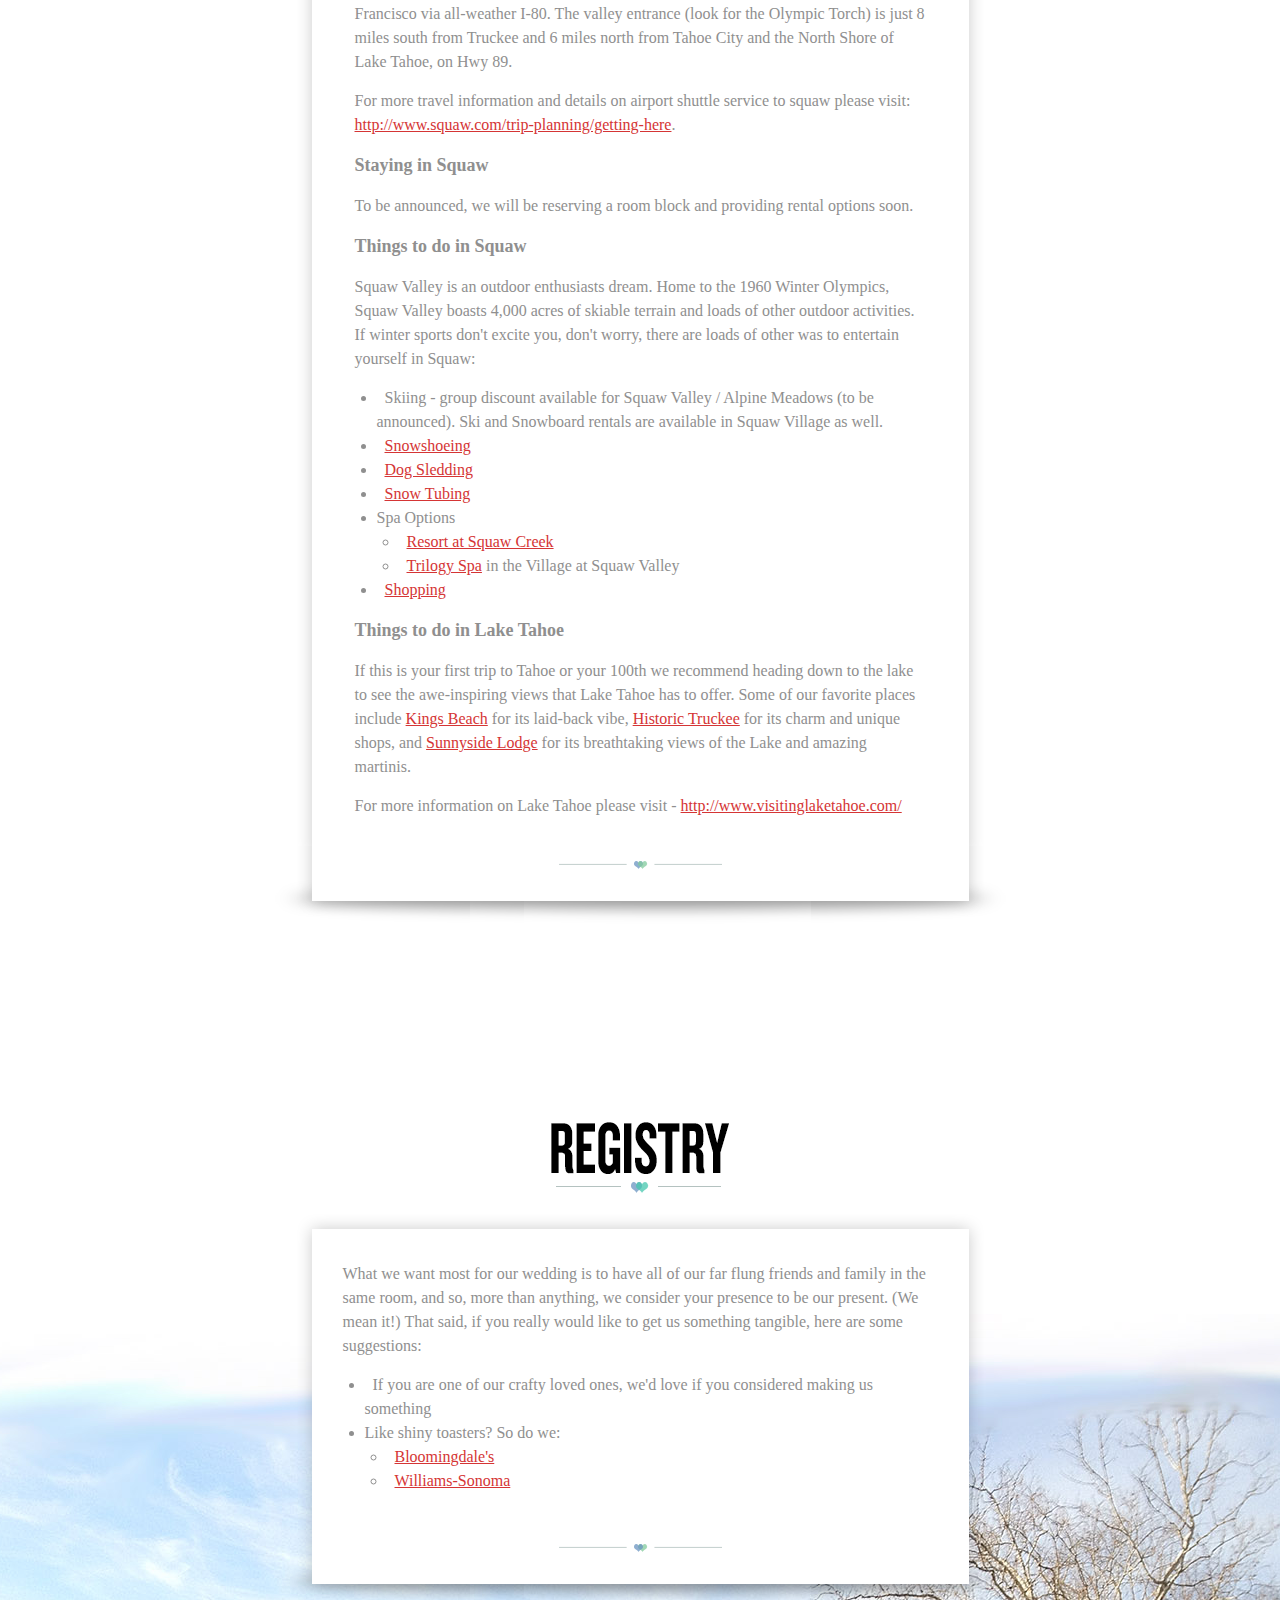
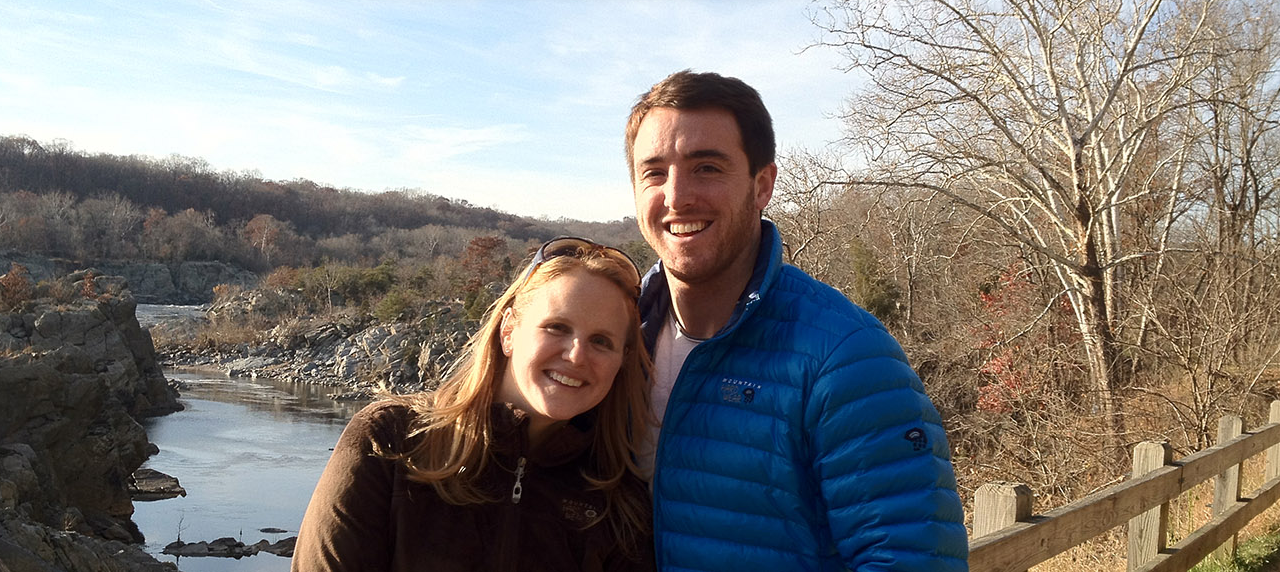
==== commit c894bfdd: "Update index.html" ====
--- a/index.html
+++ b/index.html
@@ -74,7 +74,9 @@
   </div>
   
   <div class="section">
-    <iframe src="//player.vimeo.com/video/91089781" width="960" height="540" frameborder="0" webkitallowfullscreen mozallowfullscreen allowfullscreen></iframe>
+    <p align="center">
+      <iframe src="//player.vimeo.com/video/91089781" width="960" height="540" frameborder="0" webkitallowfullscreen mozallowfullscreen allowfullscreen></iframe>
+    </p>
   </div>
 
   <!--PHOTOS-->
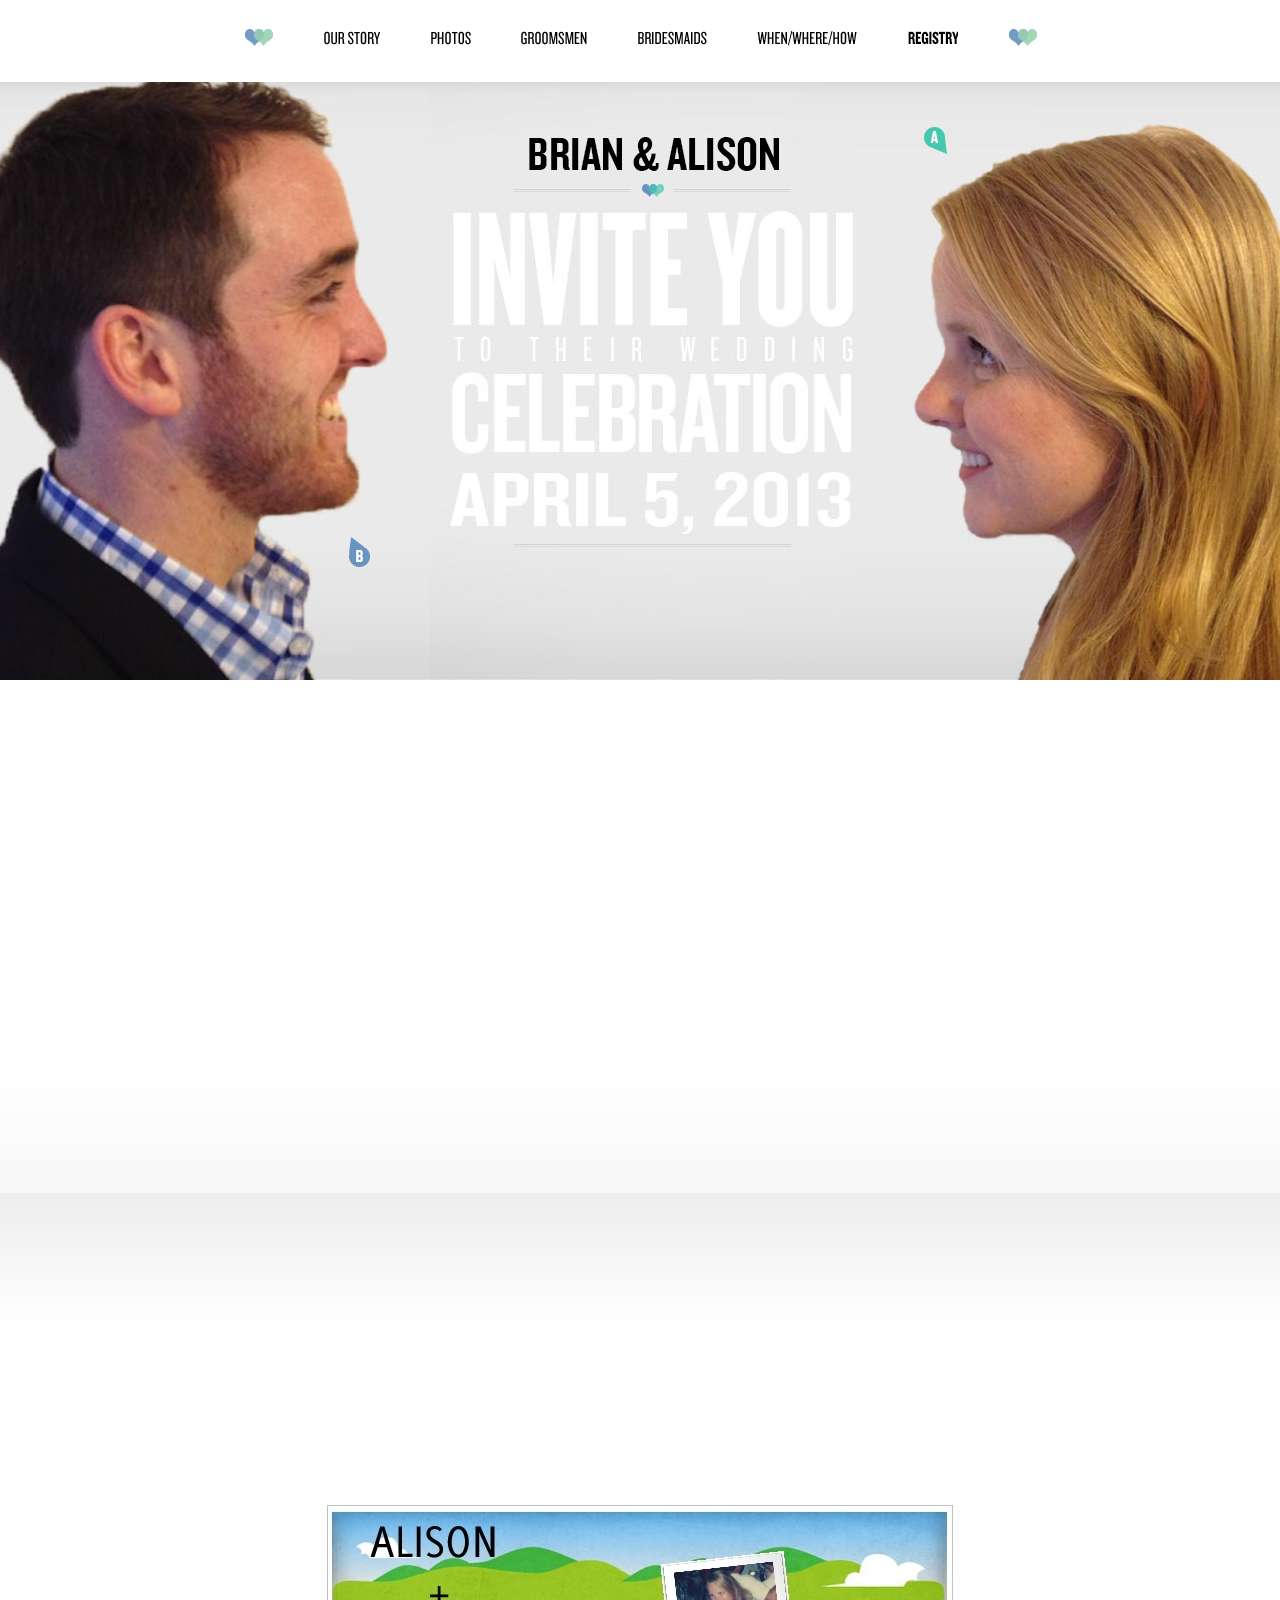
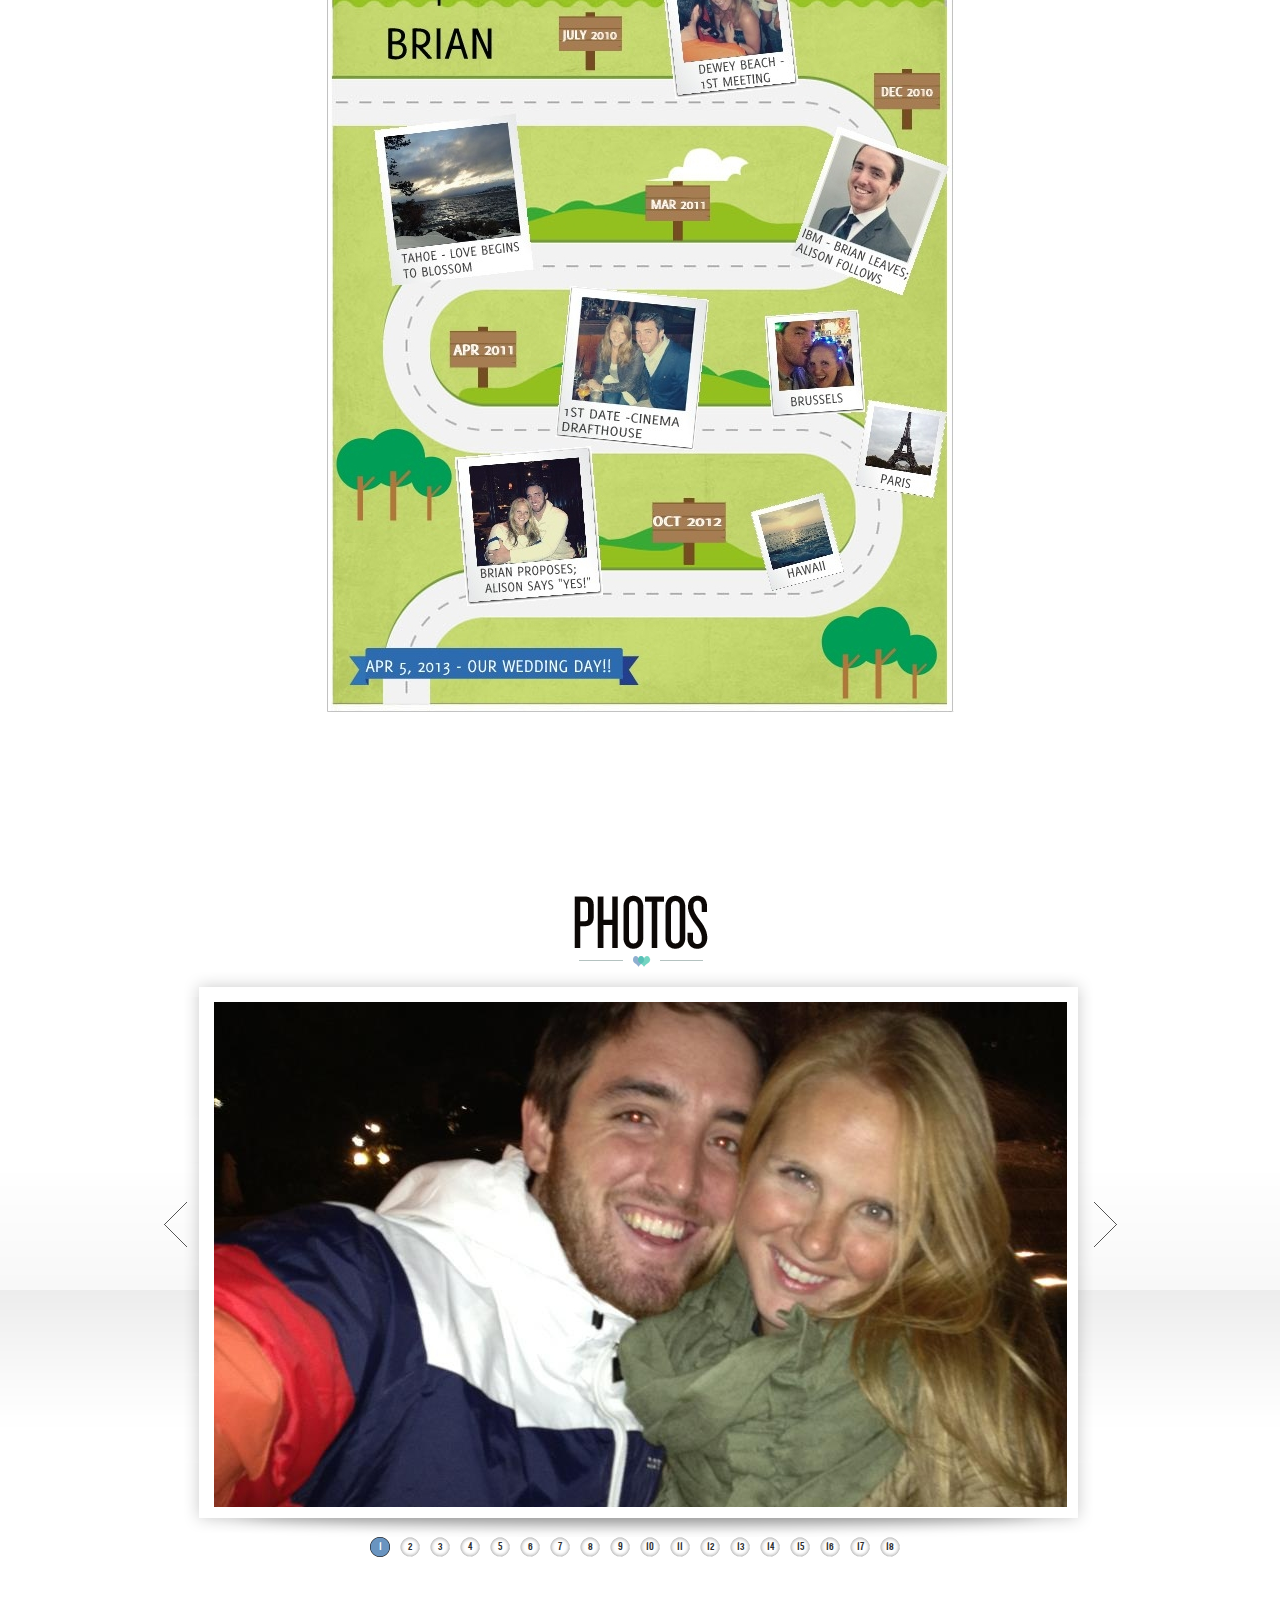
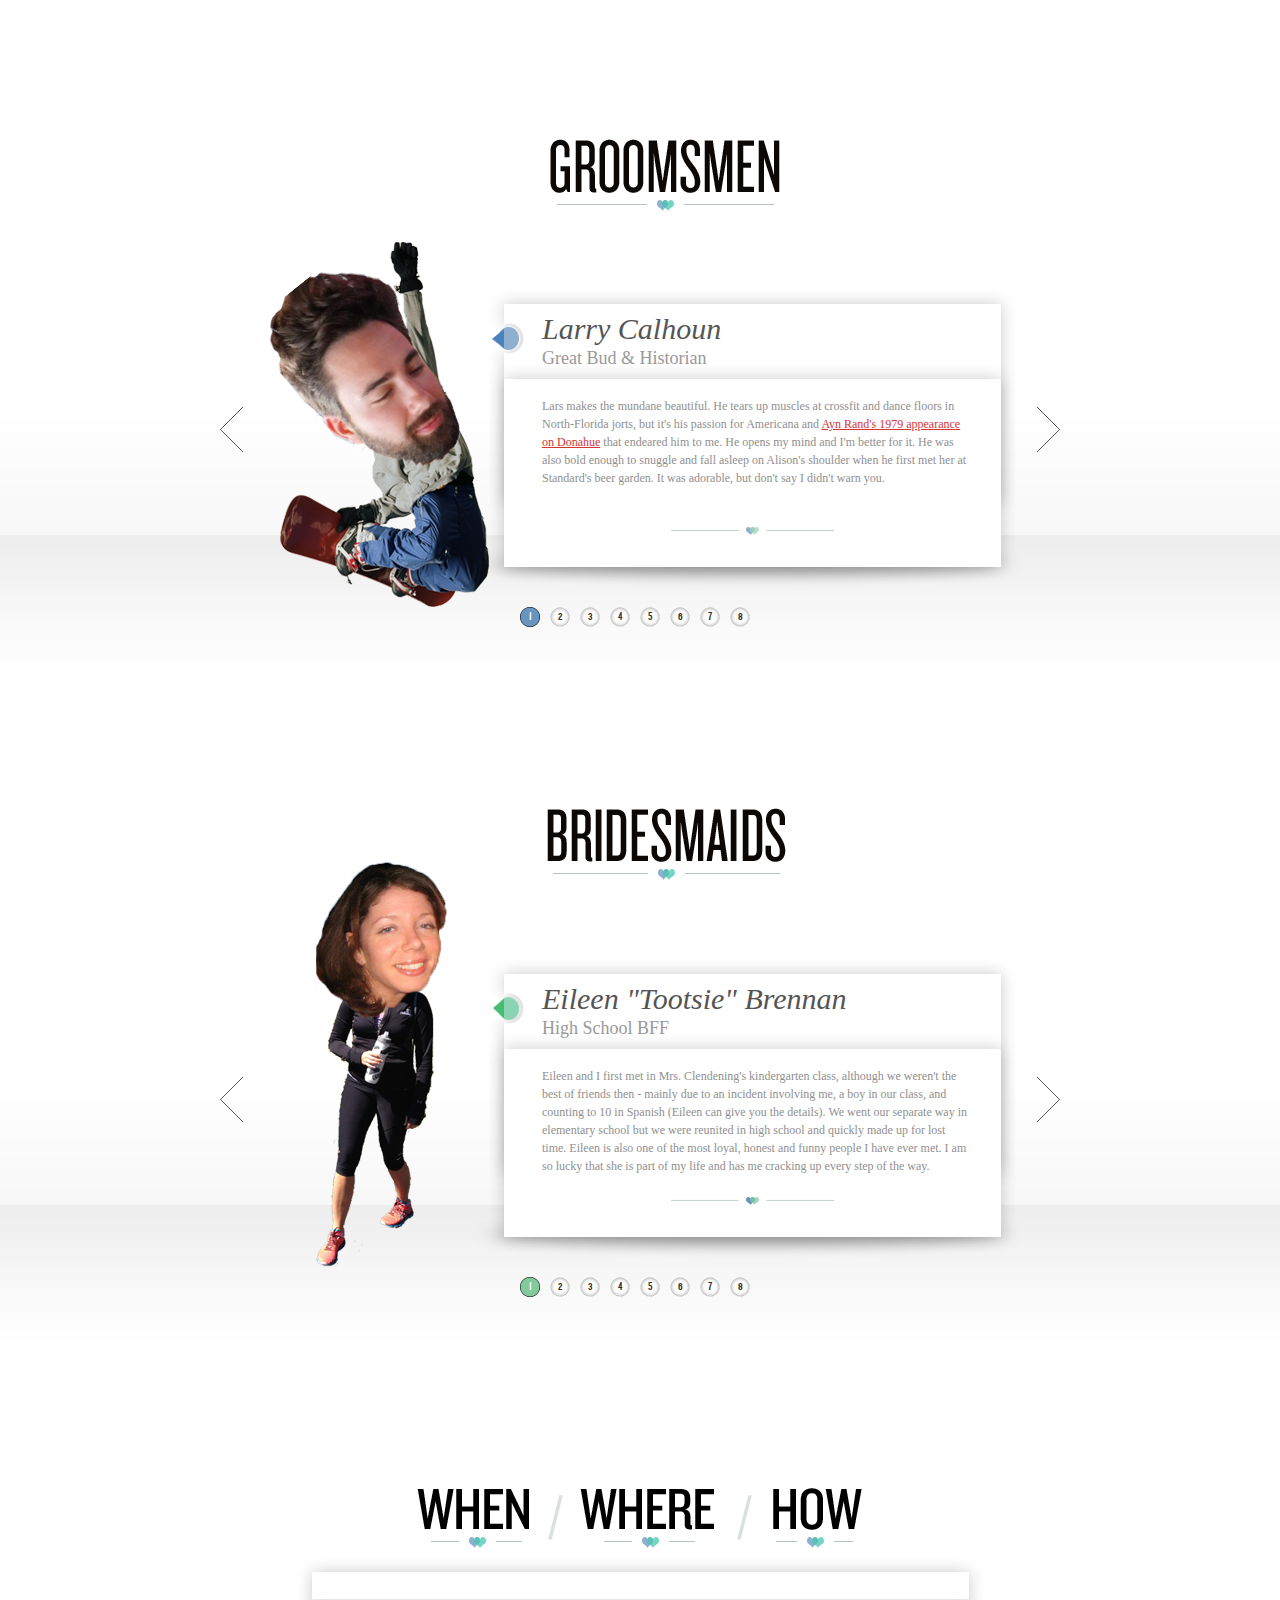
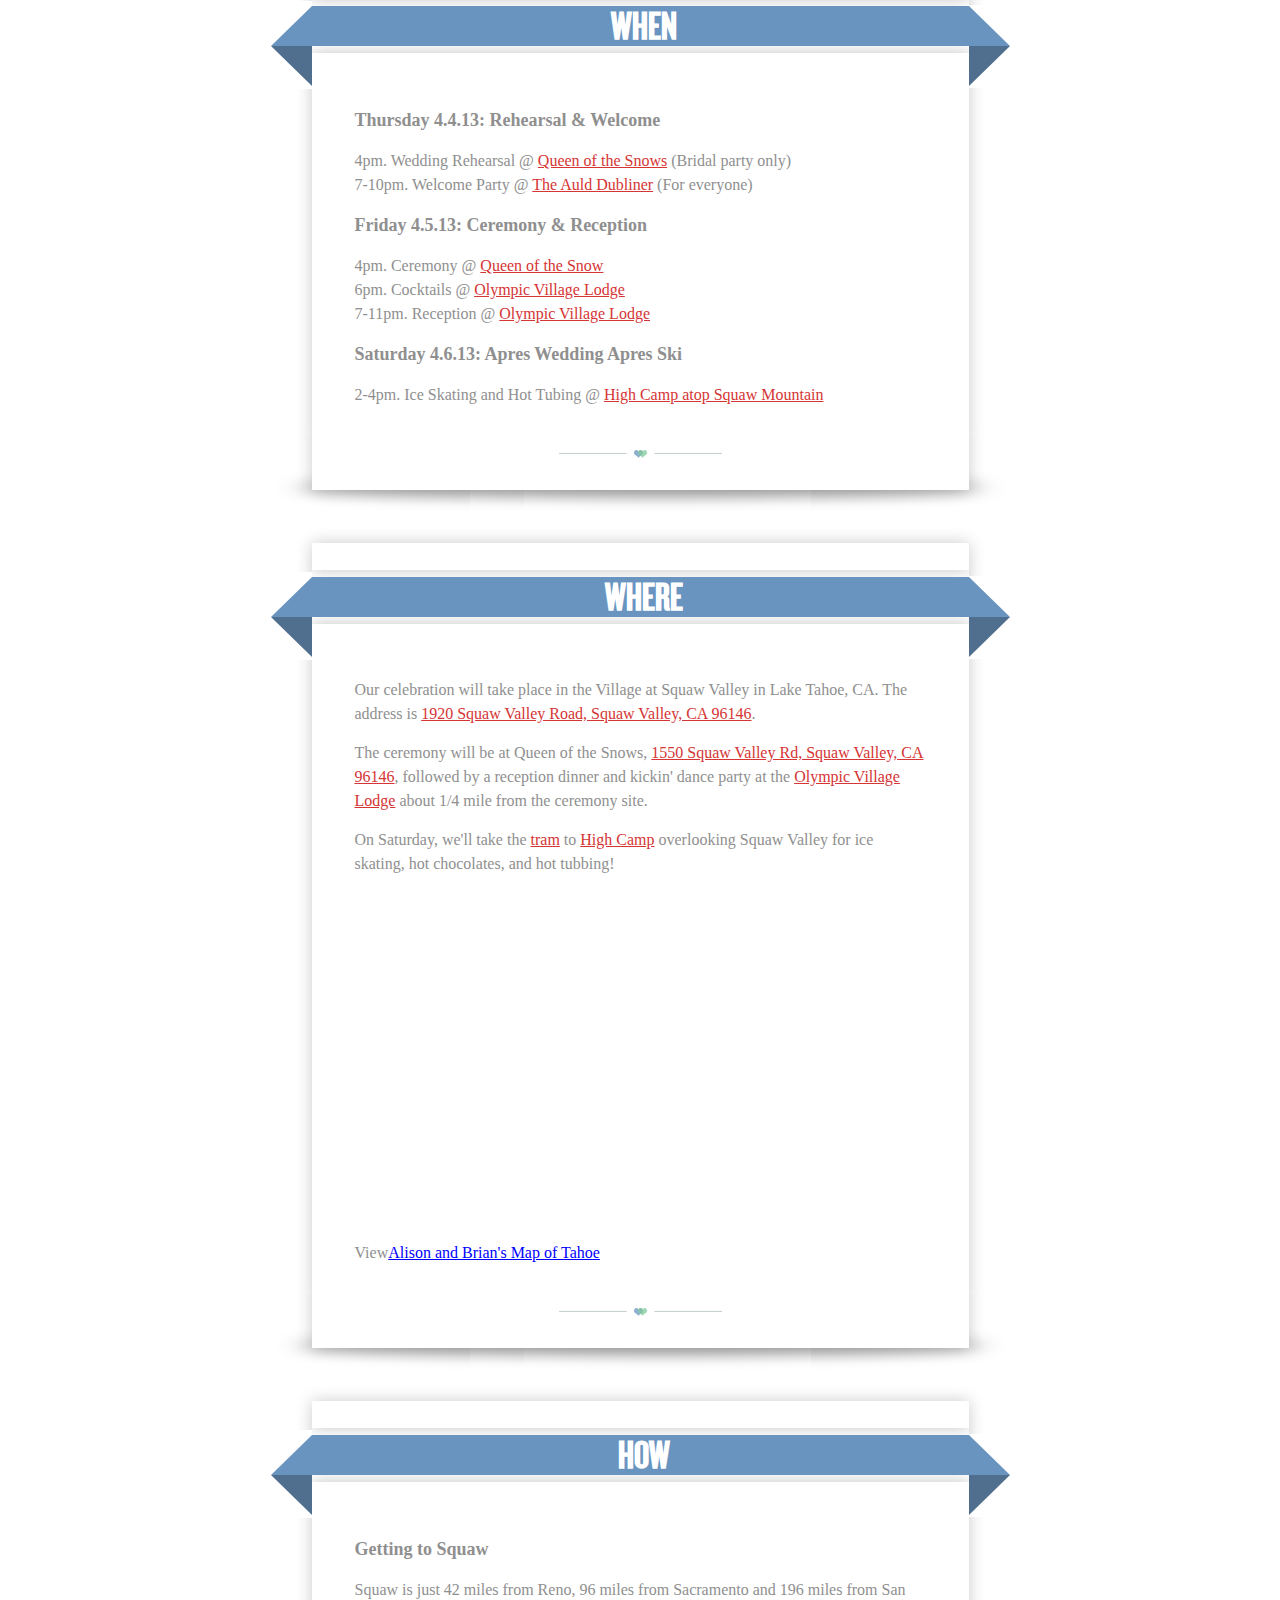
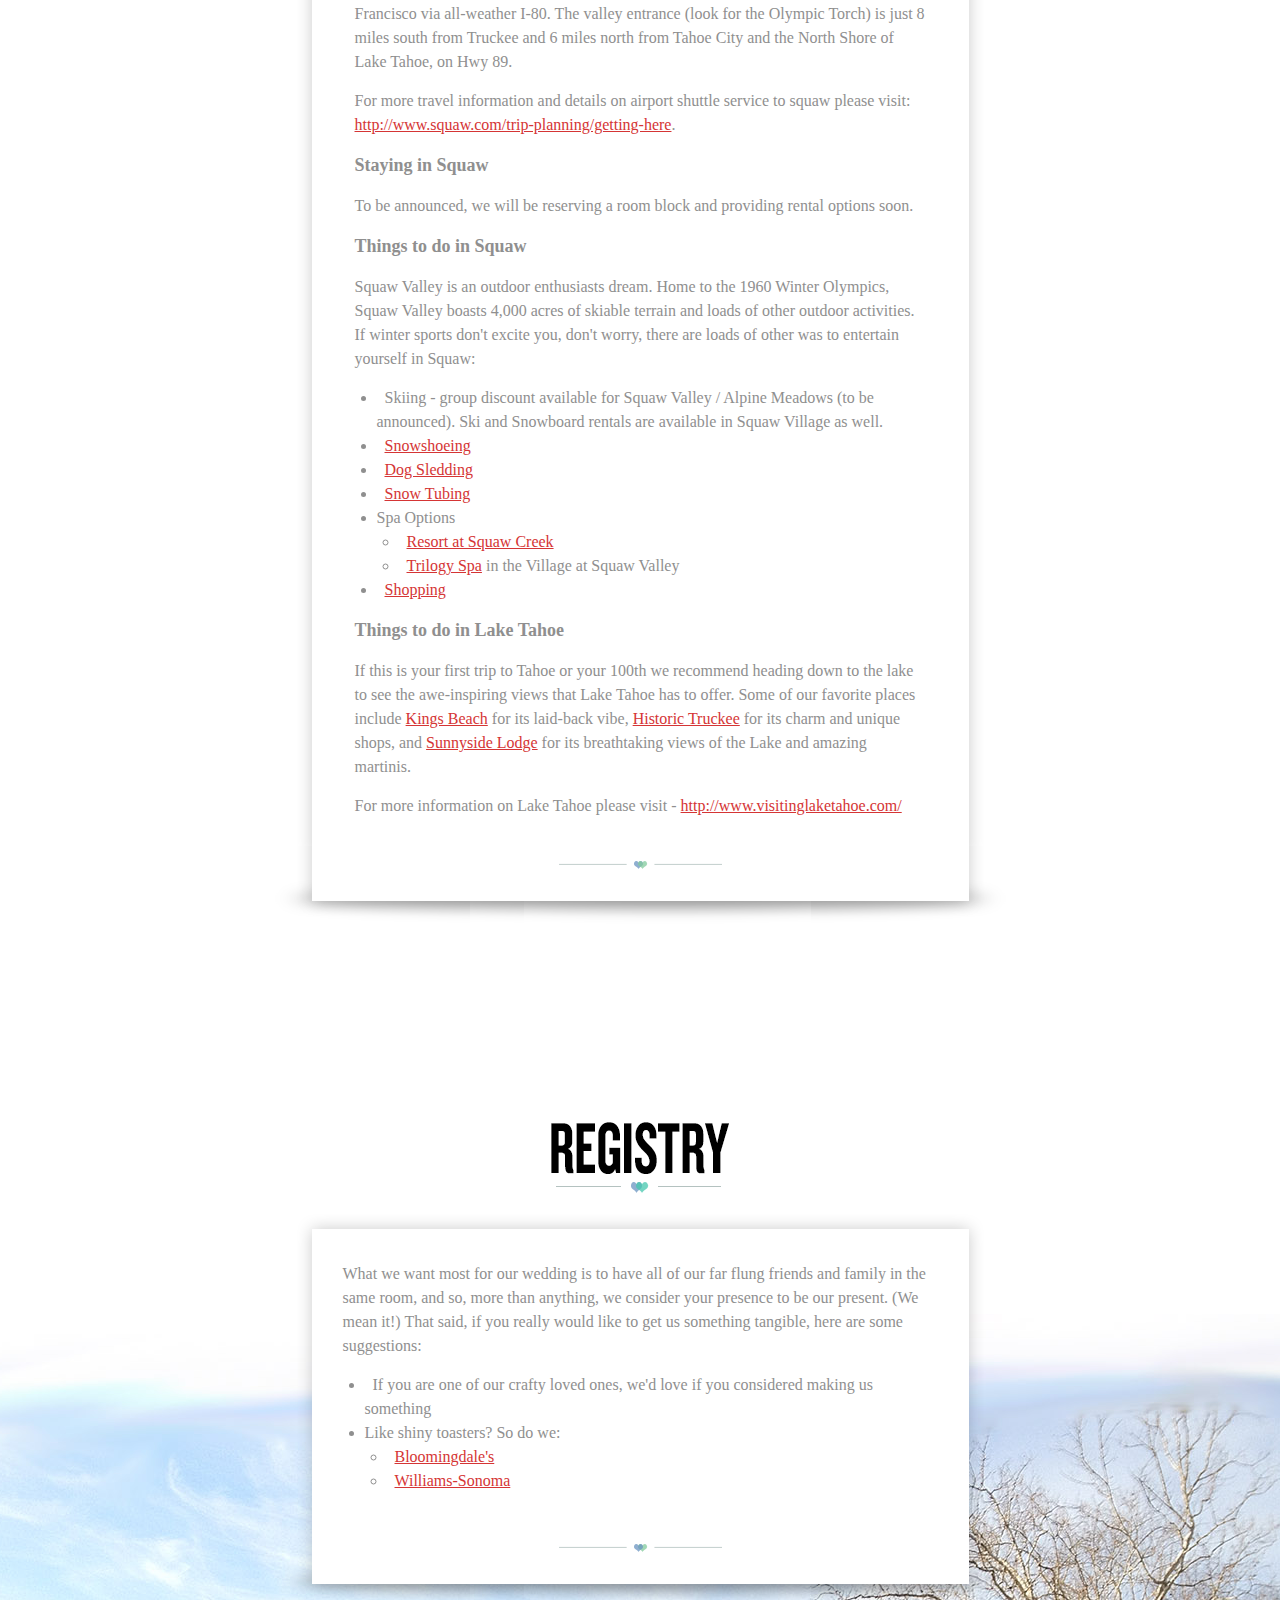
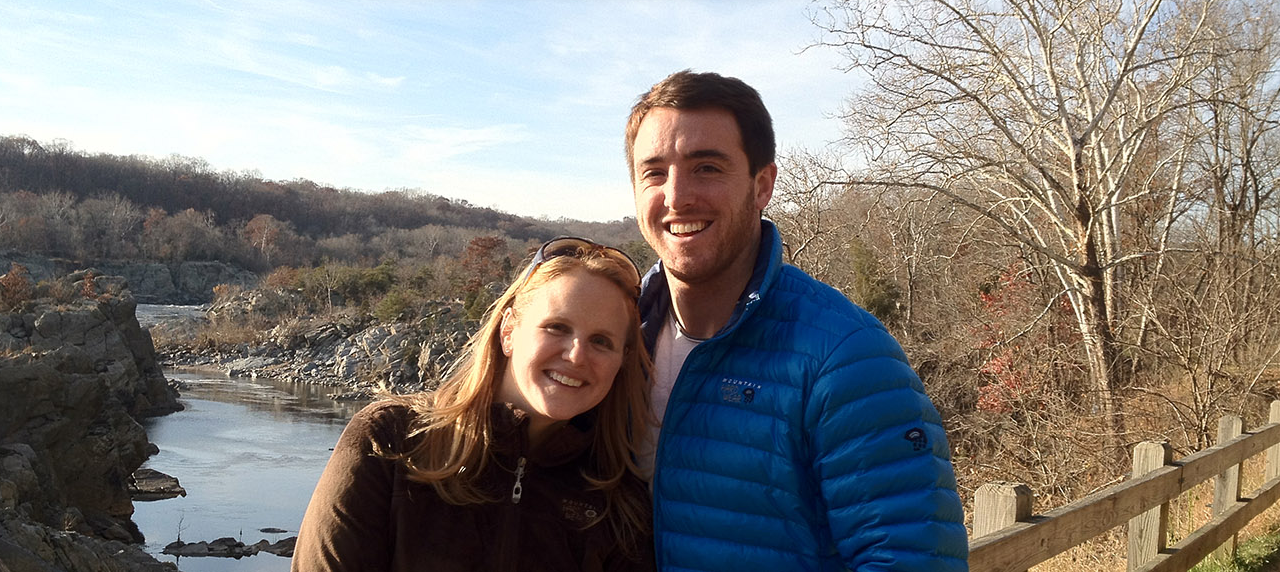
==== commit b28414dd: "Reordered video" ====
--- a/index.html
+++ b/index.html
@@ -67,18 +67,18 @@
     <div class="wrap"></div>
   </div>
 
-  <div id="section-2" class="section">
-    <div class="wrap">
-      <img src="./img/section-2.jpg" alt="section 2" height="807" width="627">
-    </div>
-  </div>
-  
   <div class="section">
     <p align="center">
       <iframe src="//player.vimeo.com/video/91089781" width="960" height="540" frameborder="0" webkitallowfullscreen mozallowfullscreen allowfullscreen></iframe>
     </p>
   </div>
 
+  <div id="section-2" class="section">
+    <div class="wrap">
+      <img src="./img/section-2.jpg" alt="section 2" height="807" width="627">
+    </div>
+  </div>
+  
   <!--PHOTOS-->
   <div id="section-3" class="section">
     <div class="wrap">
